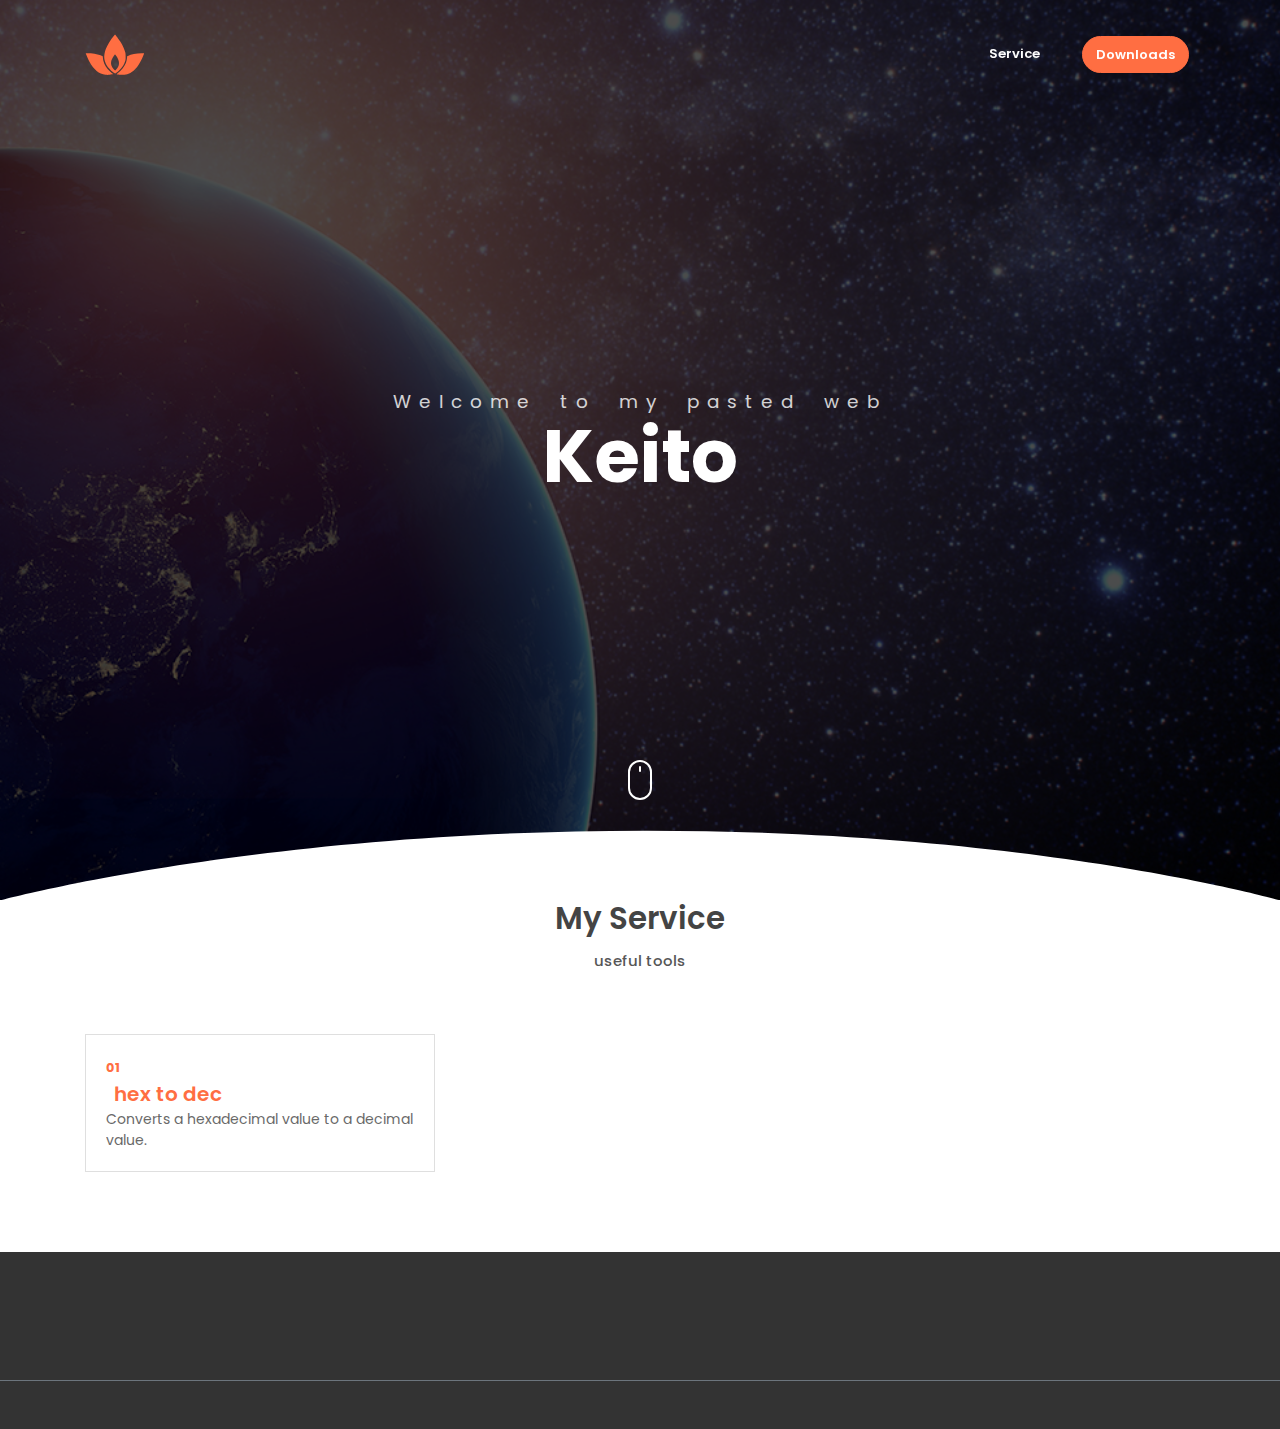
==== index.html @ ec68c386 "Add files via upload" ====
<!DOCTYPE html>
<html lang="en">
<head>
	<meta charset="utf-8">
    <meta name="viewport" content="width=device-width, initial-scale=1, shrink-to-fit=no">
    <meta name="description" content="The WebSite Pasted By Keito.">
    <meta name="author" content="Devcrud">
    <title>KeitoWeb</title>
    <!-- font icons -->
    <link rel="stylesheet" href="assets/vendors/themify-icons/css/themify-icons.css">
    <!-- Bootstrap + LeadMark main styles -->
	<link rel="stylesheet" href="assets/css/leadmark.css">
</head>
<body data-spy="scroll" data-target=".navbar" data-offset="40" id="home">

    <!-- page Navigation -->
    <nav class="navbar custom-navbar navbar-expand-md navbar-light fixed-top" data-spy="affix" data-offset-top="10">
        <div class="container">
            <a class="navbar-brand" href="#">
                <img src="assets/imgs/logo.svg" alt="">
            </a>
            <button class="navbar-toggler ml-auto" type="button" data-toggle="collapse" data-target="#navbarSupportedContent" aria-controls="navbarSupportedContent" aria-expanded="false" aria-label="Toggle navigation">
                <span class="navbar-toggler-icon"></span>
            </button>
            <div class="collapse navbar-collapse" id="navbarSupportedContent">
                <ul class="navbar-nav ml-auto">   
                    <li class="nav-item">
                        <a class="nav-link" href="#service">Service</a>
                    </li>
                    <li class="nav-item">
                        <a class="ml-4 nav-link btn btn-primary btn-sm rounded" href="downloads.html">Downloads</a>
                    </li>
                </ul>
            </div>
        </div>
    </nav>
    <!-- End Of Second Navigation -->

    <!-- Page Header -->
    <header class="header header1">
        <div class="overlay">
            <h1 class="subtitle">Welcome to my pasted web </h1>
            <h1 class="title">Keito</h1>  
        </div>  
        <div class="shape">
            <svg viewBox="0 0 1500 200">
                <path d="m 0,240 h 1500.4828 v -71.92164 c 0,0 -286.2763,-81.79324 -743.19024,-81.79324 C 300.37862,86.28512 0,168.07836 0,168.07836 Z"/>
            </svg>
        </div>  
        <div class="mouse-icon"><div class="wheel"></div></div>
    </header>
    <!-- End Of Page Header -->

    <!-- Service Section -->
    <section  id="service" class="section pt-0">
        <div class="container">
            <h6 class="section-title text-center">My Service</h6>
            <h6 class="section-subtitle text-center mb-5 pb-3">useful tools</h6>

            <div class="row">
                <div class="col-md-4">
                    <div class="card mb-4 mb-md-0">
                        <div class="card-body">
                            <small class="text-primary font-weight-bold">01</small>
                                <li class="nav-item navbar-nav navbar1">
                                    <a href="hextodec.html" class="nav-link1">hex to dec</a>
                                </li>
                            <p class="mb-0">Converts a hexadecimal value to a decimal value.</p>
                        </div>
                    </div>
                </div>              
            </div>
        </div>
    </section>
    <!-- End OF Service Section -->

    <!-- Contact Section -->
    <section id="contact" class="section has-img-bg pb-0">
            <!-- Page Footer -->
            <footer class="mt-5 py-4 border-top border-secondary">
            </footer>
            <!-- End of Page Footer -->  
        </div>
    </section>
	
	<!-- core  -->
    <script src="assets/vendors/jquery/jquery-3.4.1.js"></script>
    <script src="assets/vendors/bootstrap/bootstrap.bundle.js"></script>

    <!-- bootstrap 3 affix -->
	<script src="assets/vendors/bootstrap/bootstrap.affix.js"></script>

    <!-- Isotope -->
    <script src="assets/vendors/isotope/isotope.pkgd.js"></script>

    <!-- LeadMark js -->
    <script src="assets/js/leadmark.js"></script>

</body>
</html>
---- assets/vendors/themify-icons/css/themify-icons.css ----
@font-face {
	font-family: 'themify';
	src:url("../fonts/themify.eot?-fvbane");
	src:url("../fonts/themify.eot?#iefix-fvbane") format("embedded-opentype"),
		url("../fonts/themify.woff?-fvbane") format("woff"),
		url("../fonts/themify.ttf?-fvbane") format("truetype"),
		url("../fonts/themify.svg?-fvbane#themify") format("svg");
	font-weight: normal;
	font-style: normal;
}

[class^="ti-"], [class*=" ti-"] {
	font-family: 'themify';
	speak: none;
	font-style: normal;
	font-weight: normal;
	font-variant: normal;
	text-transform: none;
	line-height: 1;

	/* Better Font Rendering =========== */
	-webkit-font-smoothing: antialiased;
	-moz-osx-font-smoothing: grayscale;
}

.ti-wand:before {
	content: "\e600";
}
.ti-volume:before {
	content: "\e601";
}
.ti-user:before {
	content: "\e602";
}
.ti-unlock:before {
	content: "\e603";
}
.ti-unlink:before {
	content: "\e604";
}
.ti-trash:before {
	content: "\e605";
}
.ti-thought:before {
	content: "\e606";
}
.ti-target:before {
	content: "\e607";
}
.ti-tag:before {
	content: "\e608";
}
.ti-tablet:before {
	content: "\e609";
}
.ti-star:before {
	content: "\e60a";
}
.ti-spray:before {
	content: "\e60b";
}
.ti-signal:before {
	content: "\e60c";
}
.ti-shopping-cart:before {
	content: "\e60d";
}
.ti-shopping-cart-full:before {
	content: "\e60e";
}
.ti-settings:before {
	content: "\e60f";
}
.ti-search:before {
	content: "\e610";
}
.ti-zoom-in:before {
	content: "\e611";
}
.ti-zoom-out:before {
	content: "\e612";
}
.ti-cut:before {
	content: "\e613";
}
.ti-ruler:before {
	content: "\e614";
}
.ti-ruler-pencil:before {
	content: "\e615";
}
.ti-ruler-alt:before {
	content: "\e616";
}
.ti-bookmark:before {
	content: "\e617";
}
.ti-bookmark-alt:before {
	content: "\e618";
}
.ti-reload:before {
	content: "\e619";
}
.ti-plus:before {
	content: "\e61a";
}
.ti-pin:before {
	content: "\e61b";
}
.ti-pencil:before {
	content: "\e61c";
}
.ti-pencil-alt:before {
	content: "\e61d";
}
.ti-paint-roller:before {
	content: "\e61e";
}
.ti-paint-bucket:before {
	content: "\e61f";
}
.ti-na:before {
	content: "\e620";
}
.ti-mobile:before {
	content: "\e621";
}
.ti-minus:before {
	content: "\e622";
}
.ti-medall:before {
	content: "\e623";
}
.ti-medall-alt:before {
	content: "\e624";
}
.ti-marker:before {
	content: "\e625";
}
.ti-marker-alt:before {
	content: "\e626";
}
.ti-arrow-up:before {
	content: "\e627";
}
.ti-arrow-right:before {
	content: "\e628";
}
.ti-arrow-left:before {
	content: "\e629";
}
.ti-arrow-down:before {
	content: "\e62a";
}
.ti-lock:before {
	content: "\e62b";
}
.ti-location-arrow:before {
	content: "\e62c";
}
.ti-link:before {
	content: "\e62d";
}
.ti-layout:before {
	content: "\e62e";
}
.ti-layers:before {
	content: "\e62f";
}
.ti-layers-alt:before {
	content: "\e630";
}
.ti-key:before {
	content: "\e631";
}
.ti-import:before {
	content: "\e632";
}
.ti-image:before {
	content: "\e633";
}
.ti-heart:before {
	content: "\e634";
}
.ti-heart-broken:before {
	content: "\e635";
}
.ti-hand-stop:before {
	content: "\e636";
}
.ti-hand-open:before {
	content: "\e637";
}
.ti-hand-drag:before {
	content: "\e638";
}
.ti-folder:before {
	content: "\e639";
}
.ti-flag:before {
	content: "\e63a";
}
.ti-flag-alt:before {
	content: "\e63b";
}
.ti-flag-alt-2:before {
	content: "\e63c";
}
.ti-eye:before {
	content: "\e63d";
}
.ti-export:before {
	content: "\e63e";
}
.ti-exchange-vertical:before {
	content: "\e63f";
}
.ti-desktop:before {
	content: "\e640";
}
.ti-cup:before {
	content: "\e641";
}
.ti-crown:before {
	content: "\e642";
}
.ti-comments:before {
	content: "\e643";
}
.ti-comment:before {
	content: "\e644";
}
.ti-comment-alt:before {
	content: "\e645";
}
.ti-close:before {
	content: "\e646";
}
.ti-clip:before {
	content: "\e647";
}
.ti-angle-up:before {
	content: "\e648";
}
.ti-angle-right:before {
	content: "\e649";
}
.ti-angle-left:before {
	content: "\e64a";
}
.ti-angle-down:before {
	content: "\e64b";
}
.ti-check:before {
	content: "\e64c";
}
.ti-check-box:before {
	content: "\e64d";
}
.ti-camera:before {
	content: "\e64e";
}
.ti-announcement:before {
	content: "\e64f";
}
.ti-brush:before {
	content: "\e650";
}
.ti-briefcase:before {
	content: "\e651";
}
.ti-bolt:before {
	content: "\e652";
}
.ti-bolt-alt:before {
	content: "\e653";
}
.ti-blackboard:before {
	content: "\e654";
}
.ti-bag:before {
	content: "\e655";
}
.ti-move:before {
	content: "\e656";
}
.ti-arrows-vertical:before {
	content: "\e657";
}
.ti-arrows-horizontal:before {
	content: "\e658";
}
.ti-fullscreen:before {
	content: "\e659";
}
.ti-arrow-top-right:before {
	content: "\e65a";
}
.ti-arrow-top-left:before {
	content: "\e65b";
}
.ti-arrow-circle-up:before {
	content: "\e65c";
}
.ti-arrow-circle-right:before {
	content: "\e65d";
}
.ti-arrow-circle-left:before {
	content: "\e65e";
}
.ti-arrow-circle-down:before {
	content: "\e65f";
}
.ti-angle-double-up:before {
	content: "\e660";
}
.ti-angle-double-right:before {
	content: "\e661";
}
.ti-angle-double-left:before {
	content: "\e662";
}
.ti-angle-double-down:before {
	content: "\e663";
}
.ti-zip:before {
	content: "\e664";
}
.ti-world:before {
	content: "\e665";
}
.ti-wheelchair:before {
	content: "\e666";
}
.ti-view-list:before {
	content: "\e667";
}
.ti-view-list-alt:before {
	content: "\e668";
}
.ti-view-grid:before {
	content: "\e669";
}
.ti-uppercase:before {
	content: "\e66a";
}
.ti-upload:before {
	content: "\e66b";
}
.ti-underline:before {
	content: "\e66c";
}
.ti-truck:before {
	content: "\e66d";
}
.ti-timer:before {
	content: "\e66e";
}
.ti-ticket:before {
	content: "\e66f";
}
.ti-thumb-up:before {
	content: "\e670";
}
.ti-thumb-down:before {
	content: "\e671";
}
.ti-text:before {
	content: "\e672";
}
.ti-stats-up:before {
	content: "\e673";
}
.ti-stats-down:before {
	content: "\e674";
}
.ti-split-v:before {
	content: "\e675";
}
.ti-split-h:before {
	content: "\e676";
}
.ti-smallcap:before {
	content: "\e677";
}
.ti-shine:before {
	content: "\e678";
}
.ti-shift-right:before {
	content: "\e679";
}
.ti-shift-left:before {
	content: "\e67a";
}
.ti-shield:before {
	content: "\e67b";
}
.ti-notepad:before {
	content: "\e67c";
}
.ti-server:before {
	content: "\e67d";
}
.ti-quote-right:before {
	content: "\e67e";
}
.ti-quote-left:before {
	content: "\e67f";
}
.ti-pulse:before {
	content: "\e680";
}
.ti-printer:before {
	content: "\e681";
}
.ti-power-off:before {
	content: "\e682";
}
.ti-plug:before {
	content: "\e683";
}
.ti-pie-chart:before {
	content: "\e684";
}
.ti-paragraph:before {
	content: "\e685";
}
.ti-panel:before {
	content: "\e686";
}
.ti-package:before {
	content: "\e687";
}
.ti-music:before {
	content: "\e688";
}
.ti-music-alt:before {
	content: "\e689";
}
.ti-mouse:before {
	content: "\e68a";
}
.ti-mouse-alt:before {
	content: "\e68b";
}
.ti-money:before {
	content: "\e68c";
}
.ti-microphone:before {
	content: "\e68d";
}
.ti-menu:before {
	content: "\e68e";
}
.ti-menu-alt:before {
	content: "\e68f";
}
.ti-map:before {
	content: "\e690";
}
.ti-map-alt:before {
	content: "\e691";
}
.ti-loop:before {
	content: "\e692";
}
.ti-location-pin:before {
	content: "\e693";
}
.ti-list:before {
	content: "\e694";
}
.ti-light-bulb:before {
	content: "\e695";
}
.ti-Italic:before {
	content: "\e696";
}
.ti-info:before {
	content: "\e697";
}
.ti-infinite:before {
	content: "\e698";
}
.ti-id-badge:before {
	content: "\e699";
}
.ti-hummer:before {
	content: "\e69a";
}
.ti-home:before {
	content: "\e69b";
}
.ti-help:before {
	content: "\e69c";
}
.ti-headphone:before {
	content: "\e69d";
}
.ti-harddrives:before {
	content: "\e69e";
}
.ti-harddrive:before {
	content: "\e69f";
}
.ti-gift:before {
	content: "\e6a0";
}
.ti-game:before {
	content: "\e6a1";
}
.ti-filter:before {
	content: "\e6a2";
}
.ti-files:before {
	content: "\e6a3";
}
.ti-file:before {
	content: "\e6a4";
}
.ti-eraser:before {
	content: "\e6a5";
}
.ti-envelope:before {
	content: "\e6a6";
}
.ti-download:before {
	content: "\e6a7";
}
.ti-direction:before {
	content: "\e6a8";
}
.ti-direction-alt:before {
	content: "\e6a9";
}
.ti-dashboard:before {
	content: "\e6aa";
}
.ti-control-stop:before {
	content: "\e6ab";
}
.ti-control-shuffle:before {
	content: "\e6ac";
}
.ti-control-play:before {
	content: "\e6ad";
}
.ti-control-pause:before {
	content: "\e6ae";
}
.ti-control-forward:before {
	content: "\e6af";
}
.ti-control-backward:before {
	content: "\e6b0";
}
.ti-cloud:before {
	content: "\e6b1";
}
.ti-cloud-up:before {
	content: "\e6b2";
}
.ti-cloud-down:before {
	content: "\e6b3";
}
.ti-clipboard:before {
	content: "\e6b4";
}
.ti-car:before {
	content: "\e6b5";
}
.ti-calendar:before {
	content: "\e6b6";
}
.ti-book:before {
	content: "\e6b7";
}
.ti-bell:before {
	content: "\e6b8";
}
.ti-basketball:before {
	content: "\e6b9";
}
.ti-bar-chart:before {
	content: "\e6ba";
}
.ti-bar-chart-alt:before {
	content: "\e6bb";
}
.ti-back-right:before {
	content: "\e6bc";
}
.ti-back-left:before {
	content: "\e6bd";
}
.ti-arrows-corner:before {
	content: "\e6be";
}
.ti-archive:before {
	content: "\e6bf";
}
.ti-anchor:before {
	content: "\e6c0";
}
.ti-align-right:before {
	content: "\e6c1";
}
.ti-align-left:before {
	content: "\e6c2";
}
.ti-align-justify:before {
	content: "\e6c3";
}
.ti-align-center:before {
	content: "\e6c4";
}
.ti-alert:before {
	content: "\e6c5";
}
.ti-alarm-clock:before {
	content: "\e6c6";
}
.ti-agenda:before {
	content: "\e6c7";
}
.ti-write:before {
	content: "\e6c8";
}
.ti-window:before {
	content: "\e6c9";
}
.ti-widgetized:before {
	content: "\e6ca";
}
.ti-widget:before {
	content: "\e6cb";
}
.ti-widget-alt:before {
	content: "\e6cc";
}
.ti-wallet:before {
	content: "\e6cd";
}
.ti-video-clapper:before {
	content: "\e6ce";
}
.ti-video-camera:before {
	content: "\e6cf";
}
.ti-vector:before {
	content: "\e6d0";
}
.ti-themify-logo:before {
	content: "\e6d1";
}
.ti-themify-favicon:before {
	content: "\e6d2";
}
.ti-themify-favicon-alt:before {
	content: "\e6d3";
}
.ti-support:before {
	content: "\e6d4";
}
.ti-stamp:before {
	content: "\e6d5";
}
.ti-split-v-alt:before {
	content: "\e6d6";
}
.ti-slice:before {
	content: "\e6d7";
}
.ti-shortcode:before {
	content: "\e6d8";
}
.ti-shift-right-alt:before {
	content: "\e6d9";
}
.ti-shift-left-alt:before {
	content: "\e6da";
}
.ti-ruler-alt-2:before {
	content: "\e6db";
}
.ti-receipt:before {
	content: "\e6dc";
}
.ti-pin2:before {
	content: "\e6dd";
}
.ti-pin-alt:before {
	content: "\e6de";
}
.ti-pencil-alt2:before {
	content: "\e6df";
}
.ti-palette:before {
	content: "\e6e0";
}
.ti-more:before {
	content: "\e6e1";
}
.ti-more-alt:before {
	content: "\e6e2";
}
.ti-microphone-alt:before {
	content: "\e6e3";
}
.ti-magnet:before {
	content: "\e6e4";
}
.ti-line-double:before {
	content: "\e6e5";
}
.ti-line-dotted:before {
	content: "\e6e6";
}
.ti-line-dashed:before {
	content: "\e6e7";
}
.ti-layout-width-full:before {
	content: "\e6e8";
}
.ti-layout-width-default:before {
	content: "\e6e9";
}
.ti-layout-width-default-alt:before {
	content: "\e6ea";
}
.ti-layout-tab:before {
	content: "\e6eb";
}
.ti-layout-tab-window:before {
	content: "\e6ec";
}
.ti-layout-tab-v:before {
	content: "\e6ed";
}
.ti-layout-tab-min:before {
	content: "\e6ee";
}
.ti-layout-slider:before {
	content: "\e6ef";
}
.ti-layout-slider-alt:before {
	content: "\e6f0";
}
.ti-layout-sidebar-right:before {
	content: "\e6f1";
}
.ti-layout-sidebar-none:before {
	content: "\e6f2";
}
.ti-layout-sidebar-left:before {
	content: "\e6f3";
}
.ti-layout-placeholder:before {
	content: "\e6f4";
}
.ti-layout-menu:before {
	content: "\e6f5";
}
.ti-layout-menu-v:before {
	content: "\e6f6";
}
.ti-layout-menu-separated:before {
	content: "\e6f7";
}
.ti-layout-menu-full:before {
	content: "\e6f8";
}
.ti-layout-media-right-alt:before {
	content: "\e6f9";
}
.ti-layout-media-right:before {
	content: "\e6fa";
}
.ti-layout-media-overlay:before {
	content: "\e6fb";
}
.ti-layout-media-overlay-alt:before {
	content: "\e6fc";
}
.ti-layout-media-overlay-alt-2:before {
	content: "\e6fd";
}
.ti-layout-media-left-alt:before {
	content: "\e6fe";
}
.ti-layout-media-left:before {
	content: "\e6ff";
}
.ti-layout-media-center-alt:before {
	content: "\e700";
}
.ti-layout-media-center:before {
	content: "\e701";
}
.ti-layout-list-thumb:before {
	content: "\e702";
}
.ti-layout-list-thumb-alt:before {
	content: "\e703";
}
.ti-layout-list-post:before {
	content: "\e704";
}
.ti-layout-list-large-image:before {
	content: "\e705";
}
.ti-layout-line-solid:before {
	content: "\e706";
}
.ti-layout-grid4:before {
	content: "\e707";
}
.ti-layout-grid3:before {
	content: "\e708";
}
.ti-layout-grid2:before {
	content: "\e709";
}
.ti-layout-grid2-thumb:before {
	content: "\e70a";
}
.ti-layout-cta-right:before {
	content: "\e70b";
}
.ti-layout-cta-left:before {
	content: "\e70c";
}
.ti-layout-cta-center:before {
	content: "\e70d";
}
.ti-layout-cta-btn-right:before {
	content: "\e70e";
}
.ti-layout-cta-btn-left:before {
	content: "\e70f";
}
.ti-layout-column4:before {
	content: "\e710";
}
.ti-layout-column3:before {
	content: "\e711";
}
.ti-layout-column2:before {
	content: "\e712";
}
.ti-layout-accordion-separated:before {
	content: "\e713";
}
.ti-layout-accordion-merged:before {
	content: "\e714";
}
.ti-layout-accordion-list:before {
	content: "\e715";
}
.ti-ink-pen:before {
	content: "\e716";
}
.ti-info-alt:before {
	content: "\e717";
}
.ti-help-alt:before {
	content: "\e718";
}
.ti-headphone-alt:before {
	content: "\e719";
}
.ti-hand-point-up:before {
	content: "\e71a";
}
.ti-hand-point-right:before {
	content: "\e71b";
}
.ti-hand-point-left:before {
	content: "\e71c";
}
.ti-hand-point-down:before {
	content: "\e71d";
}
.ti-gallery:before {
	content: "\e71e";
}
.ti-face-smile:before {
	content: "\e71f";
}
.ti-face-sad:before {
	content: "\e720";
}
.ti-credit-card:before {
	content: "\e721";
}
.ti-control-skip-forward:before {
	content: "\e722";
}
.ti-control-skip-backward:before {
	content: "\e723";
}
.ti-control-record:before {
	content: "\e724";
}
.ti-control-eject:before {
	content: "\e725";
}
.ti-comments-smiley:before {
	content: "\e726";
}
.ti-brush-alt:before {
	content: "\e727";
}
.ti-youtube:before {
	content: "\e728";
}
.ti-vimeo:before {
	content: "\e729";
}
.ti-twitter:before {
	content: "\e72a";
}
.ti-time:before {
	content: "\e72b";
}
.ti-tumblr:before {
	content: "\e72c";
}
.ti-skype:before {
	content: "\e72d";
}
.ti-share:before {
	content: "\e72e";
}
.ti-share-alt:before {
	content: "\e72f";
}
.ti-rocket:before {
	content: "\e730";
}
.ti-pinterest:before {
	content: "\e731";
}
.ti-new-window:before {
	content: "\e732";
}
.ti-microsoft:before {
	content: "\e733";
}
.ti-list-ol:before {
	content: "\e734";
}
.ti-linkedin:before {
	content: "\e735";
}
.ti-layout-sidebar-2:before {
	content: "\e736";
}
.ti-layout-grid4-alt:before {
	content: "\e737";
}
.ti-layout-grid3-alt:before {
	content: "\e738";
}
.ti-layout-grid2-alt:before {
	content: "\e739";
}
.ti-layout-column4-alt:before {
	content: "\e73a";
}
.ti-layout-column3-alt:before {
	content: "\e73b";
}
.ti-layout-column2-alt:before {
	content: "\e73c";
}
.ti-instagram:before {
	content: "\e73d";
}
.ti-google:before {
	content: "\e73e";
}
.ti-github:before {
	content: "\e73f";
}
.ti-flickr:before {
	content: "\e740";
}
.ti-facebook:before {
	content: "\e741";
}
.ti-dropbox:before {
	content: "\e742";
}
.ti-dribbble:before {
	content: "\e743";
}
.ti-apple:before {
	content: "\e744";
}
.ti-android:before {
	content: "\e745";
}
.ti-save:before {
	content: "\e746";
}
.ti-save-alt:before {
	content: "\e747";
}
.ti-yahoo:before {
	content: "\e748";
}
.ti-wordpress:before {
	content: "\e749";
}
.ti-vimeo-alt:before {
	content: "\e74a";
}
.ti-twitter-alt:before {
	content: "\e74b";
}
.ti-tumblr-alt:before {
	content: "\e74c";
}
.ti-trello:before {
	content: "\e74d";
}
.ti-stack-overflow:before {
	content: "\e74e";
}
.ti-soundcloud:before {
	content: "\e74f";
}
.ti-sharethis:before {
	content: "\e750";
}
.ti-sharethis-alt:before {
	content: "\e751";
}
.ti-reddit:before {
	content: "\e752";
}
.ti-pinterest-alt:before {
	content: "\e753";
}
.ti-microsoft-alt:before {
	content: "\e754";
}
.ti-linux:before {
	content: "\e755";
}
.ti-jsfiddle:before {
	content: "\e756";
}
.ti-joomla:before {
	content: "\e757";
}
.ti-html5:before {
	content: "\e758";
}
.ti-flickr-alt:before {
	content: "\e759";
}
.ti-email:before {
	content: "\e75a";
}
.ti-drupal:before {
	content: "\e75b";
}
.ti-dropbox-alt:before {
	content: "\e75c";
}
.ti-css3:before {
	content: "\e75d";
}
.ti-rss:before {
	content: "\e75e";
}
.ti-rss-alt:before {
	content: "\e75f";
}
---- assets/css/leadmark.css ----
@charset "UTF-8";
/*!
=========================================================
* LeadMark Landing page
=========================================================

* Copyright: 2019 DevCRUD (https://devcrud.com)
* Licensed: (https://devcrud.com/licenses)
* Coded by www.devcrud.com

=========================================================

* The above copyright notice and this permission notice shall be included in all copies or substantial portions of the Software.
*/
@import url("https://fonts.googleapis.com/css?family=Poppins:100,100i,200,200i,300,300i,400,400i,500,500i,600,600i,700,700i,800,800i,900,900i");
:root {
  --blue: #007bff;
  --indigo: #6610f2;
  --purple: #6f42c1;
  --pink: #e83e8c;
  --red: #eb4d4b;
  --orange: #fd7e14;
  --yellow: #EE5A24;
  --green: #6ab04c;
  --teal: #00cec9;
  --cyan: #1289A7;
  --white: #fff;
  --gray: #6c757d;
  --gray-dark: #1b1b1b;
  --primary: #ff6e42;
  --secondary: #6c757d;
  --success: #6ab04c;
  --info: #1289A7;
  --warning: #EE5A24;
  --danger: #eb4d4b;
  --light: #f8f9fa;
  --dark: #1b1b1b;
  --breakpoint-xs: 0;
  --breakpoint-sm: 576px;
  --breakpoint-md: 768px;
  --breakpoint-lg: 992px;
  --breakpoint-xl: 1200px;
  --font-family-sans-serif: "Poppins", sans-serif;
  --font-family-monospace: SFMono-Regular, Menlo, Monaco, Consolas, "Liberation Mono", "Courier New", monospace;
}

*,
*::before,
*::after {
  box-sizing: border-box;
}

html {
  font-family: sans-serif;
  line-height: 1.15;
  -webkit-text-size-adjust: 100%;
  -webkit-tap-highlight-color: rgba(0, 0, 0, 0);
}

article, aside, figcaption, figure, footer, header, hgroup, main, nav, section {
  display: block;
}

body {
  margin: 0;
  font-family: "Poppins", sans-serif;
  font-size: 1rem;
  font-weight: 400;
  line-height: 1.5;
  color: #444;
  text-align: left;
  background-color: #fff;
}

[tabindex="-1"]:focus {
  outline: 0 !important;
}

hr {
  box-sizing: content-box;
  height: 0;
  overflow: visible;
}

h1, h2, h3, h4, h5, h6 {
  margin-top: 0;
  margin-bottom: 0.5rem;
}

p {
  margin-top: 0;
  margin-bottom: 1rem;
}

abbr[title],
abbr[data-original-title] {
  text-decoration: underline;
  -webkit-text-decoration: underline dotted;
          text-decoration: underline dotted;
  cursor: help;
  border-bottom: 0;
  -webkit-text-decoration-skip-ink: none;
          text-decoration-skip-ink: none;
}

address {
  margin-bottom: 1rem;
  font-style: normal;
  line-height: inherit;
}

ol,
ul,
dl {
  margin-top: 0;
  margin-bottom: 1rem;
}

ol ol,
ul ul,
ol ul,
ul ol {
  margin-bottom: 0;
}

dt {
  font-weight: 700;
}

dd {
  margin-bottom: .5rem;
  margin-left: 0;
}

blockquote {
  margin: 0 0 1rem;
}

b,
strong {
  font-weight: bolder;
}

small {
  font-size: 80%;
}

sub,
sup {
  position: relative;
  font-size: 75%;
  line-height: 0;
  vertical-align: baseline;
}

sub {
  bottom: -.25em;
}

sup {
  top: -.5em;
}

a {
  color: #ff6e42;
  text-decoration: none;
  background-color: transparent;
}

a:hover {
  color: #f53900;
  text-decoration: none;
}

a:not([href]):not([tabindex]) {
  color: inherit;
  text-decoration: none;
}

a:not([href]):not([tabindex]):hover, a:not([href]):not([tabindex]):focus {
  color: inherit;
  text-decoration: none;
}

a:not([href]):not([tabindex]):focus {
  outline: 0;
}

pre,
code,
kbd,
samp {
  font-family: SFMono-Regular, Menlo, Monaco, Consolas, "Liberation Mono", "Courier New", monospace;
  font-size: 1em;
}

pre {
  margin-top: 0;
  margin-bottom: 1rem;
  overflow: auto;
}

figure {
  margin: 0 0 1rem;
}

img {
  vertical-align: middle;
  border-style: none;
}

svg {
  overflow: hidden;
  vertical-align: middle;
}

table {
  border-collapse: collapse;
}

caption {
  padding-top: 0.75rem;
  padding-bottom: 0.75rem;
  color: #6c757d;
  text-align: left;
  caption-side: bottom;
}

th {
  text-align: inherit;
}

label {
  display: inline-block;
  margin-bottom: 0.5rem;
}

button {
  border-radius: 0;
}

button:focus {
  outline: 1px dotted;
  outline: 5px auto -webkit-focus-ring-color;
}

input,
button,
select,
optgroup,
textarea {
  margin: 0;
  font-family: inherit;
  font-size: inherit;
  line-height: inherit;
}

button,
input {
  overflow: visible;
}

button,
select {
  text-transform: none;
}

select {
  word-wrap: normal;
}

button,
[type="button"],
[type="reset"],
[type="submit"] {
  -webkit-appearance: button;
}

button:not(:disabled),
[type="button"]:not(:disabled),
[type="reset"]:not(:disabled),
[type="submit"]:not(:disabled) {
  cursor: pointer;
}

button::-moz-focus-inner,
[type="button"]::-moz-focus-inner,
[type="reset"]::-moz-focus-inner,
[type="submit"]::-moz-focus-inner {
  padding: 0;
  border-style: none;
}

input[type="radio"],
input[type="checkbox"] {
  box-sizing: border-box;
  padding: 0;
}

input[type="date"],
input[type="time"],
input[type="datetime-local"],
input[type="month"] {
  -webkit-appearance: listbox;
}

textarea {
  overflow: auto;
  resize: vertical;
}

fieldset {
  min-width: 0;
  padding: 0;
  margin: 0;
  border: 0;
}

legend {
  display: block;
  width: 100%;
  max-width: 100%;
  padding: 0;
  margin-bottom: .5rem;
  font-size: 1.5rem;
  line-height: inherit;
  color: inherit;
  white-space: normal;
}

progress {
  vertical-align: baseline;
}

[type="number"]::-webkit-inner-spin-button,
[type="number"]::-webkit-outer-spin-button {
  height: auto;
}

[type="search"] {
  outline-offset: -2px;
  -webkit-appearance: none;
}

[type="search"]::-webkit-search-decoration {
  -webkit-appearance: none;
}

::-webkit-file-upload-button {
  font: inherit;
  -webkit-appearance: button;
}

output {
  display: inline-block;
}

summary {
  display: list-item;
  cursor: pointer;
}

template {
  display: none;
}

[hidden] {
  display: none !important;
}

h1, h2, h3, h4, h5, h6,
.h1, .h2, .h3, .h4, .h5, .h6 {
  margin-bottom: 0.5rem;
  font-weight: 500;
  line-height: 1.2;
}

h1, .h1 {
  font-size: 2.5rem;
}

h2, .h2 {
  font-size: 2rem;
}

h3, .h3 {
  font-size: 1.75rem;
}

h4, .h4 {
  font-size: 1.5rem;
}

h5, .h5 {
  font-size: 1.25rem;
}

h6, .h6 {
  font-size: 1rem;
}

.lead {
  font-size: 1.25rem;
  font-weight: 300;
}

.display-1 {
  font-size: 6rem;
  font-weight: 300;
  line-height: 1.2;
}

.display-2 {
  font-size: 5.5rem;
  font-weight: 300;
  line-height: 1.2;
}

.display-3 {
  font-size: 4.5rem;
  font-weight: 300;
  line-height: 1.2;
}

.display-4 {
  font-size: 3.5rem;
  font-weight: 300;
  line-height: 1.2;
}

hr {
  margin-top: 1rem;
  margin-bottom: 1rem;
  border: 0;
  border-top: 1px solid rgba(0, 0, 0, 0.1);
}

small,
.small {
  font-size: 80%;
  font-weight: 400;
}

mark,
.mark {
  padding: 0.2em;
  background-color: #fcf8e3;
}

.list-unstyled {
  padding-left: 0;
  list-style: none;
}

.list-inline {
  padding-left: 0;
  list-style: none;
}

.list-inline-item {
  display: inline-block;
}

.list-inline-item:not(:last-child) {
  margin-right: 0.5rem;
}

.initialism {
  font-size: 90%;
  text-transform: uppercase;
}

.blockquote {
  margin-bottom: 1rem;
  font-size: 1.25rem;
}

.blockquote-footer {
  display: block;
  font-size: 80%;
  color: #6c757d;
}

.blockquote-footer::before {
  content: "\2014\00A0";
}

.img-fluid {
  max-width: 100%;
  height: auto;
}

.img-thumbnail {
  padding: 0.25rem;
  background-color: #fff;
  border: 1px solid #dee2e6;
  border-radius: 0.25rem;
  max-width: 100%;
  height: auto;
}

.figure {
  display: inline-block;
}

.figure-img {
  margin-bottom: 0.5rem;
  line-height: 1;
}

.figure-caption {
  font-size: 90%;
  color: #6c757d;
}

code {
  font-size: 87.5%;
  color: #e83e8c;
  word-break: break-word;
}

a > code {
  color: inherit;
}

kbd {
  padding: 0.2rem 0.4rem;
  font-size: 87.5%;
  color: #fff;
  background-color: #1b1b1b;
  border-radius: 0.2rem;
}

kbd kbd {
  padding: 0;
  font-size: 100%;
  font-weight: 700;
}

pre {
  display: block;
  font-size: 87.5%;
  color: #1b1b1b;
}

pre code {
  font-size: inherit;
  color: inherit;
  word-break: normal;
}

.pre-scrollable {
  max-height: 340px;
  overflow-y: scroll;
}

.container {
  width: 100%;
  padding-right: 15px;
  padding-left: 15px;
  margin-right: auto;
  margin-left: auto;
}

@media (min-width: 576px) {
  .container {
    max-width: 540px;
  }
}

@media (min-width: 768px) {
  .container {
    max-width: 720px;
  }
}

@media (min-width: 992px) {
  .container {
    max-width: 960px;
  }
}

@media (min-width: 1200px) {
  .container {
    max-width: 1140px;
  }
}

.container-fluid {
  width: 100%;
  padding-right: 15px;
  padding-left: 15px;
  margin-right: auto;
  margin-left: auto;
}

.row {
  display: -webkit-box;
  display: -webkit-flex;
  display: -ms-flexbox;
  display: flex;
  -webkit-flex-wrap: wrap;
      -ms-flex-wrap: wrap;
          flex-wrap: wrap;
  margin-right: -15px;
  margin-left: -15px;
}

.no-gutters {
  margin-right: 0;
  margin-left: 0;
}

.no-gutters > .col,
.no-gutters > [class*="col-"] {
  padding-right: 0;
  padding-left: 0;
}

.col-1, .col-2, .col-3, .col-4, .col-5, .col-6, .col-7, .col-8, .col-9, .col-10, .col-11, .col-12, .col,
.col-auto, .col-sm-1, .col-sm-2, .col-sm-3, .col-sm-4, .col-sm-5, .col-sm-6, .col-sm-7, .col-sm-8, .col-sm-9, .col-sm-10, .col-sm-11, .col-sm-12, .col-sm,
.col-sm-auto, .col-md-1, .col-md-2, .col-md-3, .col-md-4, .col-md-5, .col-md-6, .col-md-7, .col-md-8, .col-md-9, .col-md-10, .col-md-11, .col-md-12, .col-md,
.col-md-auto, .col-lg-1, .col-lg-2, .col-lg-3, .col-lg-4, .col-lg-5, .col-lg-6, .col-lg-7, .col-lg-8, .col-lg-9, .col-lg-10, .col-lg-11, .col-lg-12, .col-lg,
.col-lg-auto, .col-xl-1, .col-xl-2, .col-xl-3, .col-xl-4, .col-xl-5, .col-xl-6, .col-xl-7, .col-xl-8, .col-xl-9, .col-xl-10, .col-xl-11, .col-xl-12, .col-xl,
.col-xl-auto {
  position: relative;
  width: 100%;
  padding-right: 15px;
  padding-left: 15px;
}

.col {
  -webkit-flex-basis: 0;
      -ms-flex-preferred-size: 0;
          flex-basis: 0;
  -webkit-box-flex: 1;
  -webkit-flex-grow: 1;
      -ms-flex-positive: 1;
          flex-grow: 1;
  max-width: 100%;
}

.col-auto {
  -webkit-box-flex: 0;
  -webkit-flex: 0 0 auto;
      -ms-flex: 0 0 auto;
          flex: 0 0 auto;
  width: auto;
  max-width: 100%;
}

.col-1 {
  -webkit-box-flex: 0;
  -webkit-flex: 0 0 8.33333%;
      -ms-flex: 0 0 8.33333%;
          flex: 0 0 8.33333%;
  max-width: 8.33333%;
}

.col-2 {
  -webkit-box-flex: 0;
  -webkit-flex: 0 0 16.66667%;
      -ms-flex: 0 0 16.66667%;
          flex: 0 0 16.66667%;
  max-width: 16.66667%;
}

.col-3 {
  -webkit-box-flex: 0;
  -webkit-flex: 0 0 25%;
      -ms-flex: 0 0 25%;
          flex: 0 0 25%;
  max-width: 25%;
}

.col-4 {
  -webkit-box-flex: 0;
  -webkit-flex: 0 0 33.33333%;
      -ms-flex: 0 0 33.33333%;
          flex: 0 0 33.33333%;
  max-width: 33.33333%;
}

.col-5 {
  -webkit-box-flex: 0;
  -webkit-flex: 0 0 41.66667%;
      -ms-flex: 0 0 41.66667%;
          flex: 0 0 41.66667%;
  max-width: 41.66667%;
}

.col-6 {
  -webkit-box-flex: 0;
  -webkit-flex: 0 0 50%;
      -ms-flex: 0 0 50%;
          flex: 0 0 50%;
  max-width: 50%;
}

.col-7 {
  -webkit-box-flex: 0;
  -webkit-flex: 0 0 58.33333%;
      -ms-flex: 0 0 58.33333%;
          flex: 0 0 58.33333%;
  max-width: 58.33333%;
}

.col-8 {
  -webkit-box-flex: 0;
  -webkit-flex: 0 0 66.66667%;
      -ms-flex: 0 0 66.66667%;
          flex: 0 0 66.66667%;
  max-width: 66.66667%;
}

.col-9 {
  -webkit-box-flex: 0;
  -webkit-flex: 0 0 75%;
      -ms-flex: 0 0 75%;
          flex: 0 0 75%;
  max-width: 75%;
}

.col-10 {
  -webkit-box-flex: 0;
  -webkit-flex: 0 0 83.33333%;
      -ms-flex: 0 0 83.33333%;
          flex: 0 0 83.33333%;
  max-width: 83.33333%;
}

.col-11 {
  -webkit-box-flex: 0;
  -webkit-flex: 0 0 91.66667%;
      -ms-flex: 0 0 91.66667%;
          flex: 0 0 91.66667%;
  max-width: 91.66667%;
}

.col-12 {
  -webkit-box-flex: 0;
  -webkit-flex: 0 0 100%;
      -ms-flex: 0 0 100%;
          flex: 0 0 100%;
  max-width: 100%;
}

.order-first {
  -webkit-box-ordinal-group: 0;
  -webkit-order: -1;
      -ms-flex-order: -1;
          order: -1;
}

.order-last {
  -webkit-box-ordinal-group: 14;
  -webkit-order: 13;
      -ms-flex-order: 13;
          order: 13;
}

.order-0 {
  -webkit-box-ordinal-group: 1;
  -webkit-order: 0;
      -ms-flex-order: 0;
          order: 0;
}

.order-1 {
  -webkit-box-ordinal-group: 2;
  -webkit-order: 1;
      -ms-flex-order: 1;
          order: 1;
}

.order-2 {
  -webkit-box-ordinal-group: 3;
  -webkit-order: 2;
      -ms-flex-order: 2;
          order: 2;
}

.order-3 {
  -webkit-box-ordinal-group: 4;
  -webkit-order: 3;
      -ms-flex-order: 3;
          order: 3;
}

.order-4 {
  -webkit-box-ordinal-group: 5;
  -webkit-order: 4;
      -ms-flex-order: 4;
          order: 4;
}

.order-5 {
  -webkit-box-ordinal-group: 6;
  -webkit-order: 5;
      -ms-flex-order: 5;
          order: 5;
}

.order-6 {
  -webkit-box-ordinal-group: 7;
  -webkit-order: 6;
      -ms-flex-order: 6;
          order: 6;
}

.order-7 {
  -webkit-box-ordinal-group: 8;
  -webkit-order: 7;
      -ms-flex-order: 7;
          order: 7;
}

.order-8 {
  -webkit-box-ordinal-group: 9;
  -webkit-order: 8;
      -ms-flex-order: 8;
          order: 8;
}

.order-9 {
  -webkit-box-ordinal-group: 10;
  -webkit-order: 9;
      -ms-flex-order: 9;
          order: 9;
}

.order-10 {
  -webkit-box-ordinal-group: 11;
  -webkit-order: 10;
      -ms-flex-order: 10;
          order: 10;
}

.order-11 {
  -webkit-box-ordinal-group: 12;
  -webkit-order: 11;
      -ms-flex-order: 11;
          order: 11;
}

.order-12 {
  -webkit-box-ordinal-group: 13;
  -webkit-order: 12;
      -ms-flex-order: 12;
          order: 12;
}

.offset-1 {
  margin-left: 8.33333%;
}

.offset-2 {
  margin-left: 16.66667%;
}

.offset-3 {
  margin-left: 25%;
}

.offset-4 {
  margin-left: 33.33333%;
}

.offset-5 {
  margin-left: 41.66667%;
}

.offset-6 {
  margin-left: 50%;
}

.offset-7 {
  margin-left: 58.33333%;
}

.offset-8 {
  margin-left: 66.66667%;
}

.offset-9 {
  margin-left: 75%;
}

.offset-10 {
  margin-left: 83.33333%;
}

.offset-11 {
  margin-left: 91.66667%;
}

@media (min-width: 576px) {
  .col-sm {
    -webkit-flex-basis: 0;
        -ms-flex-preferred-size: 0;
            flex-basis: 0;
    -webkit-box-flex: 1;
    -webkit-flex-grow: 1;
        -ms-flex-positive: 1;
            flex-grow: 1;
    max-width: 100%;
  }
  .col-sm-auto {
    -webkit-box-flex: 0;
    -webkit-flex: 0 0 auto;
        -ms-flex: 0 0 auto;
            flex: 0 0 auto;
    width: auto;
    max-width: 100%;
  }
  .col-sm-1 {
    -webkit-box-flex: 0;
    -webkit-flex: 0 0 8.33333%;
        -ms-flex: 0 0 8.33333%;
            flex: 0 0 8.33333%;
    max-width: 8.33333%;
  }
  .col-sm-2 {
    -webkit-box-flex: 0;
    -webkit-flex: 0 0 16.66667%;
        -ms-flex: 0 0 16.66667%;
            flex: 0 0 16.66667%;
    max-width: 16.66667%;
  }
  .col-sm-3 {
    -webkit-box-flex: 0;
    -webkit-flex: 0 0 25%;
        -ms-flex: 0 0 25%;
            flex: 0 0 25%;
    max-width: 25%;
  }
  .col-sm-4 {
    -webkit-box-flex: 0;
    -webkit-flex: 0 0 33.33333%;
        -ms-flex: 0 0 33.33333%;
            flex: 0 0 33.33333%;
    max-width: 33.33333%;
  }
  .col-sm-5 {
    -webkit-box-flex: 0;
    -webkit-flex: 0 0 41.66667%;
        -ms-flex: 0 0 41.66667%;
            flex: 0 0 41.66667%;
    max-width: 41.66667%;
  }
  .col-sm-6 {
    -webkit-box-flex: 0;
    -webkit-flex: 0 0 50%;
        -ms-flex: 0 0 50%;
            flex: 0 0 50%;
    max-width: 50%;
  }
  .col-sm-7 {
    -webkit-box-flex: 0;
    -webkit-flex: 0 0 58.33333%;
        -ms-flex: 0 0 58.33333%;
            flex: 0 0 58.33333%;
    max-width: 58.33333%;
  }
  .col-sm-8 {
    -webkit-box-flex: 0;
    -webkit-flex: 0 0 66.66667%;
        -ms-flex: 0 0 66.66667%;
            flex: 0 0 66.66667%;
    max-width: 66.66667%;
  }
  .col-sm-9 {
    -webkit-box-flex: 0;
    -webkit-flex: 0 0 75%;
        -ms-flex: 0 0 75%;
            flex: 0 0 75%;
    max-width: 75%;
  }
  .col-sm-10 {
    -webkit-box-flex: 0;
    -webkit-flex: 0 0 83.33333%;
        -ms-flex: 0 0 83.33333%;
            flex: 0 0 83.33333%;
    max-width: 83.33333%;
  }
  .col-sm-11 {
    -webkit-box-flex: 0;
    -webkit-flex: 0 0 91.66667%;
        -ms-flex: 0 0 91.66667%;
            flex: 0 0 91.66667%;
    max-width: 91.66667%;
  }
  .col-sm-12 {
    -webkit-box-flex: 0;
    -webkit-flex: 0 0 100%;
        -ms-flex: 0 0 100%;
            flex: 0 0 100%;
    max-width: 100%;
  }
  .order-sm-first {
    -webkit-box-ordinal-group: 0;
    -webkit-order: -1;
        -ms-flex-order: -1;
            order: -1;
  }
  .order-sm-last {
    -webkit-box-ordinal-group: 14;
    -webkit-order: 13;
        -ms-flex-order: 13;
            order: 13;
  }
  .order-sm-0 {
    -webkit-box-ordinal-group: 1;
    -webkit-order: 0;
        -ms-flex-order: 0;
            order: 0;
  }
  .order-sm-1 {
    -webkit-box-ordinal-group: 2;
    -webkit-order: 1;
        -ms-flex-order: 1;
            order: 1;
  }
  .order-sm-2 {
    -webkit-box-ordinal-group: 3;
    -webkit-order: 2;
        -ms-flex-order: 2;
            order: 2;
  }
  .order-sm-3 {
    -webkit-box-ordinal-group: 4;
    -webkit-order: 3;
        -ms-flex-order: 3;
            order: 3;
  }
  .order-sm-4 {
    -webkit-box-ordinal-group: 5;
    -webkit-order: 4;
        -ms-flex-order: 4;
            order: 4;
  }
  .order-sm-5 {
    -webkit-box-ordinal-group: 6;
    -webkit-order: 5;
        -ms-flex-order: 5;
            order: 5;
  }
  .order-sm-6 {
    -webkit-box-ordinal-group: 7;
    -webkit-order: 6;
        -ms-flex-order: 6;
            order: 6;
  }
  .order-sm-7 {
    -webkit-box-ordinal-group: 8;
    -webkit-order: 7;
        -ms-flex-order: 7;
            order: 7;
  }
  .order-sm-8 {
    -webkit-box-ordinal-group: 9;
    -webkit-order: 8;
        -ms-flex-order: 8;
            order: 8;
  }
  .order-sm-9 {
    -webkit-box-ordinal-group: 10;
    -webkit-order: 9;
        -ms-flex-order: 9;
            order: 9;
  }
  .order-sm-10 {
    -webkit-box-ordinal-group: 11;
    -webkit-order: 10;
        -ms-flex-order: 10;
            order: 10;
  }
  .order-sm-11 {
    -webkit-box-ordinal-group: 12;
    -webkit-order: 11;
        -ms-flex-order: 11;
            order: 11;
  }
  .order-sm-12 {
    -webkit-box-ordinal-group: 13;
    -webkit-order: 12;
        -ms-flex-order: 12;
            order: 12;
  }
  .offset-sm-0 {
    margin-left: 0;
  }
  .offset-sm-1 {
    margin-left: 8.33333%;
  }
  .offset-sm-2 {
    margin-left: 16.66667%;
  }
  .offset-sm-3 {
    margin-left: 25%;
  }
  .offset-sm-4 {
    margin-left: 33.33333%;
  }
  .offset-sm-5 {
    margin-left: 41.66667%;
  }
  .offset-sm-6 {
    margin-left: 50%;
  }
  .offset-sm-7 {
    margin-left: 58.33333%;
  }
  .offset-sm-8 {
    margin-left: 66.66667%;
  }
  .offset-sm-9 {
    margin-left: 75%;
  }
  .offset-sm-10 {
    margin-left: 83.33333%;
  }
  .offset-sm-11 {
    margin-left: 91.66667%;
  }
}

@media (min-width: 768px) {
  .col-md {
    -webkit-flex-basis: 0;
        -ms-flex-preferred-size: 0;
            flex-basis: 0;
    -webkit-box-flex: 1;
    -webkit-flex-grow: 1;
        -ms-flex-positive: 1;
            flex-grow: 1;
    max-width: 100%;
  }
  .col-md-auto {
    -webkit-box-flex: 0;
    -webkit-flex: 0 0 auto;
        -ms-flex: 0 0 auto;
            flex: 0 0 auto;
    width: auto;
    max-width: 100%;
  }
  .col-md-1 {
    -webkit-box-flex: 0;
    -webkit-flex: 0 0 8.33333%;
        -ms-flex: 0 0 8.33333%;
            flex: 0 0 8.33333%;
    max-width: 8.33333%;
  }
  .col-md-2 {
    -webkit-box-flex: 0;
    -webkit-flex: 0 0 16.66667%;
        -ms-flex: 0 0 16.66667%;
            flex: 0 0 16.66667%;
    max-width: 16.66667%;
  }
  .col-md-3 {
    -webkit-box-flex: 0;
    -webkit-flex: 0 0 25%;
        -ms-flex: 0 0 25%;
            flex: 0 0 25%;
    max-width: 25%;
  }
  .col-md-4 {
    -webkit-box-flex: 0;
    -webkit-flex: 0 0 33.33333%;
        -ms-flex: 0 0 33.33333%;
            flex: 0 0 33.33333%;
    max-width: 33.33333%;
  }
  .col-md-5 {
    -webkit-box-flex: 0;
    -webkit-flex: 0 0 41.66667%;
        -ms-flex: 0 0 41.66667%;
            flex: 0 0 41.66667%;
    max-width: 41.66667%;
  }
  .col-md-6 {
    -webkit-box-flex: 0;
    -webkit-flex: 0 0 50%;
        -ms-flex: 0 0 50%;
            flex: 0 0 50%;
    max-width: 50%;
  }
  .col-md-7 {
    -webkit-box-flex: 0;
    -webkit-flex: 0 0 58.33333%;
        -ms-flex: 0 0 58.33333%;
            flex: 0 0 58.33333%;
    max-width: 58.33333%;
  }
  .col-md-8 {
    -webkit-box-flex: 0;
    -webkit-flex: 0 0 66.66667%;
        -ms-flex: 0 0 66.66667%;
            flex: 0 0 66.66667%;
    max-width: 66.66667%;
  }
  .col-md-9 {
    -webkit-box-flex: 0;
    -webkit-flex: 0 0 75%;
        -ms-flex: 0 0 75%;
            flex: 0 0 75%;
    max-width: 75%;
  }
  .col-md-10 {
    -webkit-box-flex: 0;
    -webkit-flex: 0 0 83.33333%;
        -ms-flex: 0 0 83.33333%;
            flex: 0 0 83.33333%;
    max-width: 83.33333%;
  }
  .col-md-11 {
    -webkit-box-flex: 0;
    -webkit-flex: 0 0 91.66667%;
        -ms-flex: 0 0 91.66667%;
            flex: 0 0 91.66667%;
    max-width: 91.66667%;
  }
  .col-md-12 {
    -webkit-box-flex: 0;
    -webkit-flex: 0 0 100%;
        -ms-flex: 0 0 100%;
            flex: 0 0 100%;
    max-width: 100%;
  }
  .order-md-first {
    -webkit-box-ordinal-group: 0;
    -webkit-order: -1;
        -ms-flex-order: -1;
            order: -1;
  }
  .order-md-last {
    -webkit-box-ordinal-group: 14;
    -webkit-order: 13;
        -ms-flex-order: 13;
            order: 13;
  }
  .order-md-0 {
    -webkit-box-ordinal-group: 1;
    -webkit-order: 0;
        -ms-flex-order: 0;
            order: 0;
  }
  .order-md-1 {
    -webkit-box-ordinal-group: 2;
    -webkit-order: 1;
        -ms-flex-order: 1;
            order: 1;
  }
  .order-md-2 {
    -webkit-box-ordinal-group: 3;
    -webkit-order: 2;
        -ms-flex-order: 2;
            order: 2;
  }
  .order-md-3 {
    -webkit-box-ordinal-group: 4;
    -webkit-order: 3;
        -ms-flex-order: 3;
            order: 3;
  }
  .order-md-4 {
    -webkit-box-ordinal-group: 5;
    -webkit-order: 4;
        -ms-flex-order: 4;
            order: 4;
  }
  .order-md-5 {
    -webkit-box-ordinal-group: 6;
    -webkit-order: 5;
        -ms-flex-order: 5;
            order: 5;
  }
  .order-md-6 {
    -webkit-box-ordinal-group: 7;
    -webkit-order: 6;
        -ms-flex-order: 6;
            order: 6;
  }
  .order-md-7 {
    -webkit-box-ordinal-group: 8;
    -webkit-order: 7;
        -ms-flex-order: 7;
            order: 7;
  }
  .order-md-8 {
    -webkit-box-ordinal-group: 9;
    -webkit-order: 8;
        -ms-flex-order: 8;
            order: 8;
  }
  .order-md-9 {
    -webkit-box-ordinal-group: 10;
    -webkit-order: 9;
        -ms-flex-order: 9;
            order: 9;
  }
  .order-md-10 {
    -webkit-box-ordinal-group: 11;
    -webkit-order: 10;
        -ms-flex-order: 10;
            order: 10;
  }
  .order-md-11 {
    -webkit-box-ordinal-group: 12;
    -webkit-order: 11;
        -ms-flex-order: 11;
            order: 11;
  }
  .order-md-12 {
    -webkit-box-ordinal-group: 13;
    -webkit-order: 12;
        -ms-flex-order: 12;
            order: 12;
  }
  .offset-md-0 {
    margin-left: 0;
  }
  .offset-md-1 {
    margin-left: 8.33333%;
  }
  .offset-md-2 {
    margin-left: 16.66667%;
  }
  .offset-md-3 {
    margin-left: 25%;
  }
  .offset-md-4 {
    margin-left: 33.33333%;
  }
  .offset-md-5 {
    margin-left: 41.66667%;
  }
  .offset-md-6 {
    margin-left: 50%;
  }
  .offset-md-7 {
    margin-left: 58.33333%;
  }
  .offset-md-8 {
    margin-left: 66.66667%;
  }
  .offset-md-9 {
    margin-left: 75%;
  }
  .offset-md-10 {
    margin-left: 83.33333%;
  }
  .offset-md-11 {
    margin-left: 91.66667%;
  }
}

@media (min-width: 992px) {
  .col-lg {
    -webkit-flex-basis: 0;
        -ms-flex-preferred-size: 0;
            flex-basis: 0;
    -webkit-box-flex: 1;
    -webkit-flex-grow: 1;
        -ms-flex-positive: 1;
            flex-grow: 1;
    max-width: 100%;
  }
  .col-lg-auto {
    -webkit-box-flex: 0;
    -webkit-flex: 0 0 auto;
        -ms-flex: 0 0 auto;
            flex: 0 0 auto;
    width: auto;
    max-width: 100%;
  }
  .col-lg-1 {
    -webkit-box-flex: 0;
    -webkit-flex: 0 0 8.33333%;
        -ms-flex: 0 0 8.33333%;
            flex: 0 0 8.33333%;
    max-width: 8.33333%;
  }
  .col-lg-2 {
    -webkit-box-flex: 0;
    -webkit-flex: 0 0 16.66667%;
        -ms-flex: 0 0 16.66667%;
            flex: 0 0 16.66667%;
    max-width: 16.66667%;
  }
  .col-lg-3 {
    -webkit-box-flex: 0;
    -webkit-flex: 0 0 25%;
        -ms-flex: 0 0 25%;
            flex: 0 0 25%;
    max-width: 25%;
  }
  .col-lg-4 {
    -webkit-box-flex: 0;
    -webkit-flex: 0 0 33.33333%;
        -ms-flex: 0 0 33.33333%;
            flex: 0 0 33.33333%;
    max-width: 33.33333%;
  }
  .col-lg-5 {
    -webkit-box-flex: 0;
    -webkit-flex: 0 0 41.66667%;
        -ms-flex: 0 0 41.66667%;
            flex: 0 0 41.66667%;
    max-width: 41.66667%;
  }
  .col-lg-6 {
    -webkit-box-flex: 0;
    -webkit-flex: 0 0 50%;
        -ms-flex: 0 0 50%;
            flex: 0 0 50%;
    max-width: 50%;
  }
  .col-lg-7 {
    -webkit-box-flex: 0;
    -webkit-flex: 0 0 58.33333%;
        -ms-flex: 0 0 58.33333%;
            flex: 0 0 58.33333%;
    max-width: 58.33333%;
  }
  .col-lg-8 {
    -webkit-box-flex: 0;
    -webkit-flex: 0 0 66.66667%;
        -ms-flex: 0 0 66.66667%;
            flex: 0 0 66.66667%;
    max-width: 66.66667%;
  }
  .col-lg-9 {
    -webkit-box-flex: 0;
    -webkit-flex: 0 0 75%;
        -ms-flex: 0 0 75%;
            flex: 0 0 75%;
    max-width: 75%;
  }
  .col-lg-10 {
    -webkit-box-flex: 0;
    -webkit-flex: 0 0 83.33333%;
        -ms-flex: 0 0 83.33333%;
            flex: 0 0 83.33333%;
    max-width: 83.33333%;
  }
  .col-lg-11 {
    -webkit-box-flex: 0;
    -webkit-flex: 0 0 91.66667%;
        -ms-flex: 0 0 91.66667%;
            flex: 0 0 91.66667%;
    max-width: 91.66667%;
  }
  .col-lg-12 {
    -webkit-box-flex: 0;
    -webkit-flex: 0 0 100%;
        -ms-flex: 0 0 100%;
            flex: 0 0 100%;
    max-width: 100%;
  }
  .order-lg-first {
    -webkit-box-ordinal-group: 0;
    -webkit-order: -1;
        -ms-flex-order: -1;
            order: -1;
  }
  .order-lg-last {
    -webkit-box-ordinal-group: 14;
    -webkit-order: 13;
        -ms-flex-order: 13;
            order: 13;
  }
  .order-lg-0 {
    -webkit-box-ordinal-group: 1;
    -webkit-order: 0;
        -ms-flex-order: 0;
            order: 0;
  }
  .order-lg-1 {
    -webkit-box-ordinal-group: 2;
    -webkit-order: 1;
        -ms-flex-order: 1;
            order: 1;
  }
  .order-lg-2 {
    -webkit-box-ordinal-group: 3;
    -webkit-order: 2;
        -ms-flex-order: 2;
            order: 2;
  }
  .order-lg-3 {
    -webkit-box-ordinal-group: 4;
    -webkit-order: 3;
        -ms-flex-order: 3;
            order: 3;
  }
  .order-lg-4 {
    -webkit-box-ordinal-group: 5;
    -webkit-order: 4;
        -ms-flex-order: 4;
            order: 4;
  }
  .order-lg-5 {
    -webkit-box-ordinal-group: 6;
    -webkit-order: 5;
        -ms-flex-order: 5;
            order: 5;
  }
  .order-lg-6 {
    -webkit-box-ordinal-group: 7;
    -webkit-order: 6;
        -ms-flex-order: 6;
            order: 6;
  }
  .order-lg-7 {
    -webkit-box-ordinal-group: 8;
    -webkit-order: 7;
        -ms-flex-order: 7;
            order: 7;
  }
  .order-lg-8 {
    -webkit-box-ordinal-group: 9;
    -webkit-order: 8;
        -ms-flex-order: 8;
            order: 8;
  }
  .order-lg-9 {
    -webkit-box-ordinal-group: 10;
    -webkit-order: 9;
        -ms-flex-order: 9;
            order: 9;
  }
  .order-lg-10 {
    -webkit-box-ordinal-group: 11;
    -webkit-order: 10;
        -ms-flex-order: 10;
            order: 10;
  }
  .order-lg-11 {
    -webkit-box-ordinal-group: 12;
    -webkit-order: 11;
        -ms-flex-order: 11;
            order: 11;
  }
  .order-lg-12 {
    -webkit-box-ordinal-group: 13;
    -webkit-order: 12;
        -ms-flex-order: 12;
            order: 12;
  }
  .offset-lg-0 {
    margin-left: 0;
  }
  .offset-lg-1 {
    margin-left: 8.33333%;
  }
  .offset-lg-2 {
    margin-left: 16.66667%;
  }
  .offset-lg-3 {
    margin-left: 25%;
  }
  .offset-lg-4 {
    margin-left: 33.33333%;
  }
  .offset-lg-5 {
    margin-left: 41.66667%;
  }
  .offset-lg-6 {
    margin-left: 50%;
  }
  .offset-lg-7 {
    margin-left: 58.33333%;
  }
  .offset-lg-8 {
    margin-left: 66.66667%;
  }
  .offset-lg-9 {
    margin-left: 75%;
  }
  .offset-lg-10 {
    margin-left: 83.33333%;
  }
  .offset-lg-11 {
    margin-left: 91.66667%;
  }
}

@media (min-width: 1200px) {
  .col-xl {
    -webkit-flex-basis: 0;
        -ms-flex-preferred-size: 0;
            flex-basis: 0;
    -webkit-box-flex: 1;
    -webkit-flex-grow: 1;
        -ms-flex-positive: 1;
            flex-grow: 1;
    max-width: 100%;
  }
  .col-xl-auto {
    -webkit-box-flex: 0;
    -webkit-flex: 0 0 auto;
        -ms-flex: 0 0 auto;
            flex: 0 0 auto;
    width: auto;
    max-width: 100%;
  }
  .col-xl-1 {
    -webkit-box-flex: 0;
    -webkit-flex: 0 0 8.33333%;
        -ms-flex: 0 0 8.33333%;
            flex: 0 0 8.33333%;
    max-width: 8.33333%;
  }
  .col-xl-2 {
    -webkit-box-flex: 0;
    -webkit-flex: 0 0 16.66667%;
        -ms-flex: 0 0 16.66667%;
            flex: 0 0 16.66667%;
    max-width: 16.66667%;
  }
  .col-xl-3 {
    -webkit-box-flex: 0;
    -webkit-flex: 0 0 25%;
        -ms-flex: 0 0 25%;
            flex: 0 0 25%;
    max-width: 25%;
  }
  .col-xl-4 {
    -webkit-box-flex: 0;
    -webkit-flex: 0 0 33.33333%;
        -ms-flex: 0 0 33.33333%;
            flex: 0 0 33.33333%;
    max-width: 33.33333%;
  }
  .col-xl-5 {
    -webkit-box-flex: 0;
    -webkit-flex: 0 0 41.66667%;
        -ms-flex: 0 0 41.66667%;
            flex: 0 0 41.66667%;
    max-width: 41.66667%;
  }
  .col-xl-6 {
    -webkit-box-flex: 0;
    -webkit-flex: 0 0 50%;
        -ms-flex: 0 0 50%;
            flex: 0 0 50%;
    max-width: 50%;
  }
  .col-xl-7 {
    -webkit-box-flex: 0;
    -webkit-flex: 0 0 58.33333%;
        -ms-flex: 0 0 58.33333%;
            flex: 0 0 58.33333%;
    max-width: 58.33333%;
  }
  .col-xl-8 {
    -webkit-box-flex: 0;
    -webkit-flex: 0 0 66.66667%;
        -ms-flex: 0 0 66.66667%;
            flex: 0 0 66.66667%;
    max-width: 66.66667%;
  }
  .col-xl-9 {
    -webkit-box-flex: 0;
    -webkit-flex: 0 0 75%;
        -ms-flex: 0 0 75%;
            flex: 0 0 75%;
    max-width: 75%;
  }
  .col-xl-10 {
    -webkit-box-flex: 0;
    -webkit-flex: 0 0 83.33333%;
        -ms-flex: 0 0 83.33333%;
            flex: 0 0 83.33333%;
    max-width: 83.33333%;
  }
  .col-xl-11 {
    -webkit-box-flex: 0;
    -webkit-flex: 0 0 91.66667%;
        -ms-flex: 0 0 91.66667%;
            flex: 0 0 91.66667%;
    max-width: 91.66667%;
  }
  .col-xl-12 {
    -webkit-box-flex: 0;
    -webkit-flex: 0 0 100%;
        -ms-flex: 0 0 100%;
            flex: 0 0 100%;
    max-width: 100%;
  }
  .order-xl-first {
    -webkit-box-ordinal-group: 0;
    -webkit-order: -1;
        -ms-flex-order: -1;
            order: -1;
  }
  .order-xl-last {
    -webkit-box-ordinal-group: 14;
    -webkit-order: 13;
        -ms-flex-order: 13;
            order: 13;
  }
  .order-xl-0 {
    -webkit-box-ordinal-group: 1;
    -webkit-order: 0;
        -ms-flex-order: 0;
            order: 0;
  }
  .order-xl-1 {
    -webkit-box-ordinal-group: 2;
    -webkit-order: 1;
        -ms-flex-order: 1;
            order: 1;
  }
  .order-xl-2 {
    -webkit-box-ordinal-group: 3;
    -webkit-order: 2;
        -ms-flex-order: 2;
            order: 2;
  }
  .order-xl-3 {
    -webkit-box-ordinal-group: 4;
    -webkit-order: 3;
        -ms-flex-order: 3;
            order: 3;
  }
  .order-xl-4 {
    -webkit-box-ordinal-group: 5;
    -webkit-order: 4;
        -ms-flex-order: 4;
            order: 4;
  }
  .order-xl-5 {
    -webkit-box-ordinal-group: 6;
    -webkit-order: 5;
        -ms-flex-order: 5;
            order: 5;
  }
  .order-xl-6 {
    -webkit-box-ordinal-group: 7;
    -webkit-order: 6;
        -ms-flex-order: 6;
            order: 6;
  }
  .order-xl-7 {
    -webkit-box-ordinal-group: 8;
    -webkit-order: 7;
        -ms-flex-order: 7;
            order: 7;
  }
  .order-xl-8 {
    -webkit-box-ordinal-group: 9;
    -webkit-order: 8;
        -ms-flex-order: 8;
            order: 8;
  }
  .order-xl-9 {
    -webkit-box-ordinal-group: 10;
    -webkit-order: 9;
        -ms-flex-order: 9;
            order: 9;
  }
  .order-xl-10 {
    -webkit-box-ordinal-group: 11;
    -webkit-order: 10;
        -ms-flex-order: 10;
            order: 10;
  }
  .order-xl-11 {
    -webkit-box-ordinal-group: 12;
    -webkit-order: 11;
        -ms-flex-order: 11;
            order: 11;
  }
  .order-xl-12 {
    -webkit-box-ordinal-group: 13;
    -webkit-order: 12;
        -ms-flex-order: 12;
            order: 12;
  }
  .offset-xl-0 {
    margin-left: 0;
  }
  .offset-xl-1 {
    margin-left: 8.33333%;
  }
  .offset-xl-2 {
    margin-left: 16.66667%;
  }
  .offset-xl-3 {
    margin-left: 25%;
  }
  .offset-xl-4 {
    margin-left: 33.33333%;
  }
  .offset-xl-5 {
    margin-left: 41.66667%;
  }
  .offset-xl-6 {
    margin-left: 50%;
  }
  .offset-xl-7 {
    margin-left: 58.33333%;
  }
  .offset-xl-8 {
    margin-left: 66.66667%;
  }
  .offset-xl-9 {
    margin-left: 75%;
  }
  .offset-xl-10 {
    margin-left: 83.33333%;
  }
  .offset-xl-11 {
    margin-left: 91.66667%;
  }
}

.table {
  width: 100%;
  margin-bottom: 1rem;
  color: #444;
}

.table th,
.table td {
  padding: 0.75rem;
  vertical-align: top;
  border-top: 1px solid #dee2e6;
}

.table thead th {
  vertical-align: bottom;
  border-bottom: 2px solid #dee2e6;
}

.table tbody + tbody {
  border-top: 2px solid #dee2e6;
}

.table-sm th,
.table-sm td {
  padding: 0.3rem;
}

.table-bordered {
  border: 1px solid #dee2e6;
}

.table-bordered th,
.table-bordered td {
  border: 1px solid #dee2e6;
}

.table-bordered thead th,
.table-bordered thead td {
  border-bottom-width: 2px;
}

.table-borderless th,
.table-borderless td,
.table-borderless thead th,
.table-borderless tbody + tbody {
  border: 0;
}

.table-striped tbody tr:nth-of-type(odd) {
  background-color: rgba(0, 0, 0, 0.05);
}

.table-hover tbody tr:hover {
  color: #444;
  background-color: rgba(0, 0, 0, 0.075);
}

.table-primary,
.table-primary > th,
.table-primary > td {
  background-color: #ffd6ca;
}

.table-primary th,
.table-primary td,
.table-primary thead th,
.table-primary tbody + tbody {
  border-color: #ffb49d;
}

.table-hover .table-primary:hover {
  background-color: #ffc2b1;
}

.table-hover .table-primary:hover > td,
.table-hover .table-primary:hover > th {
  background-color: #ffc2b1;
}

.table-secondary,
.table-secondary > th,
.table-secondary > td {
  background-color: #d6d8db;
}

.table-secondary th,
.table-secondary td,
.table-secondary thead th,
.table-secondary tbody + tbody {
  border-color: #b3b7bb;
}

.table-hover .table-secondary:hover {
  background-color: #c8cbcf;
}

.table-hover .table-secondary:hover > td,
.table-hover .table-secondary:hover > th {
  background-color: #c8cbcf;
}

.table-success,
.table-success > th,
.table-success > td {
  background-color: #d5e9cd;
}

.table-success th,
.table-success td,
.table-success thead th,
.table-success tbody + tbody {
  border-color: #b2d6a2;
}

.table-hover .table-success:hover {
  background-color: #c6e1bb;
}

.table-hover .table-success:hover > td,
.table-hover .table-success:hover > th {
  background-color: #c6e1bb;
}

.table-info,
.table-info > th,
.table-info > td {
  background-color: #bddee6;
}

.table-info th,
.table-info td,
.table-info thead th,
.table-info tbody + tbody {
  border-color: #84c2d1;
}

.table-hover .table-info:hover {
  background-color: #abd5df;
}

.table-hover .table-info:hover > td,
.table-hover .table-info:hover > th {
  background-color: #abd5df;
}

.table-warning,
.table-warning > th,
.table-warning > td {
  background-color: #fad1c2;
}

.table-warning th,
.table-warning td,
.table-warning thead th,
.table-warning tbody + tbody {
  border-color: #f6a98d;
}

.table-hover .table-warning:hover {
  background-color: #f8bfaa;
}

.table-hover .table-warning:hover > td,
.table-hover .table-warning:hover > th {
  background-color: #f8bfaa;
}

.table-danger,
.table-danger > th,
.table-danger > td {
  background-color: #f9cdcd;
}

.table-danger th,
.table-danger td,
.table-danger thead th,
.table-danger tbody + tbody {
  border-color: #f5a2a1;
}

.table-hover .table-danger:hover {
  background-color: #f6b6b6;
}

.table-hover .table-danger:hover > td,
.table-hover .table-danger:hover > th {
  background-color: #f6b6b6;
}

.table-light,
.table-light > th,
.table-light > td {
  background-color: #fdfdfe;
}

.table-light th,
.table-light td,
.table-light thead th,
.table-light tbody + tbody {
  border-color: #fbfcfc;
}

.table-hover .table-light:hover {
  background-color: #ececf6;
}

.table-hover .table-light:hover > td,
.table-hover .table-light:hover > th {
  background-color: #ececf6;
}

.table-dark,
.table-dark > th,
.table-dark > td {
  background-color: #bfbfbf;
}

.table-dark th,
.table-dark td,
.table-dark thead th,
.table-dark tbody + tbody {
  border-color: #888888;
}

.table-hover .table-dark:hover {
  background-color: #b2b2b2;
}

.table-hover .table-dark:hover > td,
.table-hover .table-dark:hover > th {
  background-color: #b2b2b2;
}

.table-active,
.table-active > th,
.table-active > td {
  background-color: rgba(0, 0, 0, 0.075);
}

.table-hover .table-active:hover {
  background-color: rgba(0, 0, 0, 0.075);
}

.table-hover .table-active:hover > td,
.table-hover .table-active:hover > th {
  background-color: rgba(0, 0, 0, 0.075);
}

.table .thead-dark th {
  color: #fff;
  background-color: #343a40;
  border-color: #454d55;
}

.table .thead-light th {
  color: #495057;
  background-color: #e9ecef;
  border-color: #dee2e6;
}

.table-dark {
  color: #fff;
  background-color: #343a40;
}

.table-dark th,
.table-dark td,
.table-dark thead th {
  border-color: #454d55;
}

.table-dark.table-bordered {
  border: 0;
}

.table-dark.table-striped tbody tr:nth-of-type(odd) {
  background-color: rgba(255, 255, 255, 0.05);
}

.table-dark.table-hover tbody tr:hover {
  color: #fff;
  background-color: rgba(255, 255, 255, 0.075);
}

@media (max-width: 575.98px) {
  .table-responsive-sm {
    display: block;
    width: 100%;
    overflow-x: auto;
    -webkit-overflow-scrolling: touch;
  }
  .table-responsive-sm > .table-bordered {
    border: 0;
  }
}

@media (max-width: 767.98px) {
  .table-responsive-md {
    display: block;
    width: 100%;
    overflow-x: auto;
    -webkit-overflow-scrolling: touch;
  }
  .table-responsive-md > .table-bordered {
    border: 0;
  }
}

@media (max-width: 991.98px) {
  .table-responsive-lg {
    display: block;
    width: 100%;
    overflow-x: auto;
    -webkit-overflow-scrolling: touch;
  }
  .table-responsive-lg > .table-bordered {
    border: 0;
  }
}

@media (max-width: 1199.98px) {
  .table-responsive-xl {
    display: block;
    width: 100%;
    overflow-x: auto;
    -webkit-overflow-scrolling: touch;
  }
  .table-responsive-xl > .table-bordered {
    border: 0;
  }
}

.table-responsive {
  display: block;
  width: 100%;
  overflow-x: auto;
  -webkit-overflow-scrolling: touch;
}

.table-responsive > .table-bordered {
  border: 0;
}

.form-control {
  display: block;
  width: 100%;
  height: calc(1.5em + 0.75rem + 2px);
  padding: 0.375rem 0.75rem;
  font-size: 1rem;
  font-weight: 400;
  line-height: 1.5;
  color: #495057;
  background-color: transparent;
  background-clip: padding-box;
  border: 1px solid #ced4da;
  border-radius: 0;
  -webkit-transition: border-color 0.15s ease-in-out, box-shadow 0.15s ease-in-out;
  transition: border-color 0.15s ease-in-out, box-shadow 0.15s ease-in-out;
}

@media (prefers-reduced-motion: reduce) {
  .form-control {
    -webkit-transition: none;
    transition: none;
  }
}

.form-control::-ms-expand {
  background-color: transparent;
  border: 0;
}

.form-control:focus {
  color: #495057;
  background-color: transparent;
  border-color: #ffd0c2;
  outline: 0;
  box-shadow: none;
}

.form-control::-webkit-input-placeholder {
  color: #6c757d;
  opacity: 1;
}

.form-control::-moz-placeholder {
  color: #6c757d;
  opacity: 1;
}

.form-control:-ms-input-placeholder {
  color: #6c757d;
  opacity: 1;
}

.form-control::-ms-input-placeholder {
  color: #6c757d;
  opacity: 1;
}

.form-control::placeholder {
  color: #6c757d;
  opacity: 1;
}

.form-control:disabled, .form-control[readonly] {
  background-color: #e9ecef;
  opacity: 1;
}

select.form-control:focus::-ms-value {
  color: #495057;
  background-color: transparent;
}

.form-control-file,
.form-control-range {
  display: block;
  width: 100%;
}

.col-form-label {
  padding-top: calc(0.375rem + 1px);
  padding-bottom: calc(0.375rem + 1px);
  margin-bottom: 0;
  font-size: inherit;
  line-height: 1.5;
}

.col-form-label-lg {
  padding-top: calc(0.5rem + 1px);
  padding-bottom: calc(0.5rem + 1px);
  font-size: 1.25rem;
  line-height: 1.5;
}

.col-form-label-sm {
  padding-top: calc(0.25rem + 1px);
  padding-bottom: calc(0.25rem + 1px);
  font-size: 0.875rem;
  line-height: 1.5;
}

.form-control-plaintext {
  display: block;
  width: 100%;
  padding-top: 0.375rem;
  padding-bottom: 0.375rem;
  margin-bottom: 0;
  line-height: 1.5;
  color: #444;
  background-color: transparent;
  border: solid transparent;
  border-width: 1px 0;
}

.form-control-plaintext.form-control-sm, .form-control-plaintext.form-control-lg {
  padding-right: 0;
  padding-left: 0;
}

.form-control-sm {
  height: calc(1.5em + 0.5rem + 2px);
  padding: 0.25rem 0.5rem;
  font-size: 0.875rem;
  line-height: 1.5;
  border-radius: 0;
}

.form-control-lg {
  height: calc(1.5em + 1rem + 2px);
  padding: 0.5rem 1rem;
  font-size: 1.25rem;
  line-height: 1.5;
  border-radius: 0;
}

select.form-control[size], select.form-control[multiple] {
  height: auto;
}

textarea.form-control {
  height: auto;
}

.form-group {
  margin-bottom: 1rem;
}

.form-text {
  display: block;
  margin-top: 0.25rem;
}

.form-row {
  display: -webkit-box;
  display: -webkit-flex;
  display: -ms-flexbox;
  display: flex;
  -webkit-flex-wrap: wrap;
      -ms-flex-wrap: wrap;
          flex-wrap: wrap;
  margin-right: -5px;
  margin-left: -5px;
}

.form-row > .col,
.form-row > [class*="col-"] {
  padding-right: 5px;
  padding-left: 5px;
}

.form-check {
  position: relative;
  display: block;
  padding-left: 1.25rem;
}

.form-check-input {
  position: absolute;
  margin-top: 0.3rem;
  margin-left: -1.25rem;
}

.form-check-input:disabled ~ .form-check-label {
  color: #6c757d;
}

.form-check-label {
  margin-bottom: 0;
}

.form-check-inline {
  display: -webkit-inline-box;
  display: -webkit-inline-flex;
  display: -ms-inline-flexbox;
  display: inline-flex;
  -webkit-box-align: center;
  -webkit-align-items: center;
      -ms-flex-align: center;
          align-items: center;
  padding-left: 0;
  margin-right: 0.75rem;
}

.form-check-inline .form-check-input {
  position: static;
  margin-top: 0;
  margin-right: 0.3125rem;
  margin-left: 0;
}

.valid-feedback {
  display: none;
  width: 100%;
  margin-top: 0.25rem;
  font-size: 80%;
  color: #6ab04c;
}

.valid-tooltip {
  position: absolute;
  top: 100%;
  z-index: 5;
  display: none;
  max-width: 100%;
  padding: 0.25rem 0.5rem;
  margin-top: .1rem;
  font-size: 0.875rem;
  line-height: 1.5;
  color: #fff;
  background-color: rgba(106, 176, 76, 0.9);
  border-radius: 0.25rem;
}

.was-validated .form-control:valid, .form-control.is-valid {
  border-color: #6ab04c;
  padding-right: calc(1.5em + 0.75rem);
  background-image: url("data:image/svg+xml,%3csvg xmlns='http://www.w3.org/2000/svg' viewBox='0 0 8 8'%3e%3cpath fill='%236ab04c' d='M2.3 6.73L.6 4.53c-.4-1.04.46-1.4 1.1-.8l1.1 1.4 3.4-3.8c.6-.63 1.6-.27 1.2.7l-4 4.6c-.43.5-.8.4-1.1.1z'/%3e%3c/svg%3e");
  background-repeat: no-repeat;
  background-position: center right calc(0.375em + 0.1875rem);
  background-size: calc(0.75em + 0.375rem) calc(0.75em + 0.375rem);
}

.was-validated .form-control:valid:focus, .form-control.is-valid:focus {
  border-color: #6ab04c;
  box-shadow: 0 0 0 0.2rem rgba(106, 176, 76, 0.25);
}

.was-validated .form-control:valid ~ .valid-feedback,
.was-validated .form-control:valid ~ .valid-tooltip, .form-control.is-valid ~ .valid-feedback,
.form-control.is-valid ~ .valid-tooltip {
  display: block;
}

.was-validated textarea.form-control:valid, textarea.form-control.is-valid {
  padding-right: calc(1.5em + 0.75rem);
  background-position: top calc(0.375em + 0.1875rem) right calc(0.375em + 0.1875rem);
}

.was-validated .custom-select:valid, .custom-select.is-valid {
  border-color: #6ab04c;
  padding-right: calc((1em + 0.75rem) * 3 / 4 + 1.75rem);
  background: url("data:image/svg+xml,%3csvg xmlns='http://www.w3.org/2000/svg' viewBox='0 0 4 5'%3e%3cpath fill='%23343a40' d='M2 0L0 2h4zm0 5L0 3h4z'/%3e%3c/svg%3e") no-repeat right 0.75rem center/8px 10px, url("data:image/svg+xml,%3csvg xmlns='http://www.w3.org/2000/svg' viewBox='0 0 8 8'%3e%3cpath fill='%236ab04c' d='M2.3 6.73L.6 4.53c-.4-1.04.46-1.4 1.1-.8l1.1 1.4 3.4-3.8c.6-.63 1.6-.27 1.2.7l-4 4.6c-.43.5-.8.4-1.1.1z'/%3e%3c/svg%3e") transparent no-repeat center right 1.75rem/calc(0.75em + 0.375rem) calc(0.75em + 0.375rem);
}

.was-validated .custom-select:valid:focus, .custom-select.is-valid:focus {
  border-color: #6ab04c;
  box-shadow: 0 0 0 0.2rem rgba(106, 176, 76, 0.25);
}

.was-validated .custom-select:valid ~ .valid-feedback,
.was-validated .custom-select:valid ~ .valid-tooltip, .custom-select.is-valid ~ .valid-feedback,
.custom-select.is-valid ~ .valid-tooltip {
  display: block;
}

.was-validated .form-control-file:valid ~ .valid-feedback,
.was-validated .form-control-file:valid ~ .valid-tooltip, .form-control-file.is-valid ~ .valid-feedback,
.form-control-file.is-valid ~ .valid-tooltip {
  display: block;
}

.was-validated .form-check-input:valid ~ .form-check-label, .form-check-input.is-valid ~ .form-check-label {
  color: #6ab04c;
}

.was-validated .form-check-input:valid ~ .valid-feedback,
.was-validated .form-check-input:valid ~ .valid-tooltip, .form-check-input.is-valid ~ .valid-feedback,
.form-check-input.is-valid ~ .valid-tooltip {
  display: block;
}

.was-validated .custom-control-input:valid ~ .custom-control-label, .custom-control-input.is-valid ~ .custom-control-label {
  color: #6ab04c;
}

.was-validated .custom-control-input:valid ~ .custom-control-label::before, .custom-control-input.is-valid ~ .custom-control-label::before {
  border-color: #6ab04c;
}

.was-validated .custom-control-input:valid ~ .valid-feedback,
.was-validated .custom-control-input:valid ~ .valid-tooltip, .custom-control-input.is-valid ~ .valid-feedback,
.custom-control-input.is-valid ~ .valid-tooltip {
  display: block;
}

.was-validated .custom-control-input:valid:checked ~ .custom-control-label::before, .custom-control-input.is-valid:checked ~ .custom-control-label::before {
  border-color: #87c16e;
  background-color: #87c16e;
}

.was-validated .custom-control-input:valid:focus ~ .custom-control-label::before, .custom-control-input.is-valid:focus ~ .custom-control-label::before {
  box-shadow: 0 0 0 0.2rem rgba(106, 176, 76, 0.25);
}

.was-validated .custom-control-input:valid:focus:not(:checked) ~ .custom-control-label::before, .custom-control-input.is-valid:focus:not(:checked) ~ .custom-control-label::before {
  border-color: #6ab04c;
}

.was-validated .custom-file-input:valid ~ .custom-file-label, .custom-file-input.is-valid ~ .custom-file-label {
  border-color: #6ab04c;
}

.was-validated .custom-file-input:valid ~ .valid-feedback,
.was-validated .custom-file-input:valid ~ .valid-tooltip, .custom-file-input.is-valid ~ .valid-feedback,
.custom-file-input.is-valid ~ .valid-tooltip {
  display: block;
}

.was-validated .custom-file-input:valid:focus ~ .custom-file-label, .custom-file-input.is-valid:focus ~ .custom-file-label {
  border-color: #6ab04c;
  box-shadow: 0 0 0 0.2rem rgba(106, 176, 76, 0.25);
}

.invalid-feedback {
  display: none;
  width: 100%;
  margin-top: 0.25rem;
  font-size: 80%;
  color: #eb4d4b;
}

.invalid-tooltip {
  position: absolute;
  top: 100%;
  z-index: 5;
  display: none;
  max-width: 100%;
  padding: 0.25rem 0.5rem;
  margin-top: .1rem;
  font-size: 0.875rem;
  line-height: 1.5;
  color: #fff;
  background-color: rgba(235, 77, 75, 0.9);
  border-radius: 0.25rem;
}

.was-validated .form-control:invalid, .form-control.is-invalid {
  border-color: #eb4d4b;
  padding-right: calc(1.5em + 0.75rem);
  background-image: url("data:image/svg+xml,%3csvg xmlns='http://www.w3.org/2000/svg' fill='%23eb4d4b' viewBox='-2 -2 7 7'%3e%3cpath stroke='%23eb4d4b' d='M0 0l3 3m0-3L0 3'/%3e%3ccircle r='.5'/%3e%3ccircle cx='3' r='.5'/%3e%3ccircle cy='3' r='.5'/%3e%3ccircle cx='3' cy='3' r='.5'/%3e%3c/svg%3E");
  background-repeat: no-repeat;
  background-position: center right calc(0.375em + 0.1875rem);
  background-size: calc(0.75em + 0.375rem) calc(0.75em + 0.375rem);
}

.was-validated .form-control:invalid:focus, .form-control.is-invalid:focus {
  border-color: #eb4d4b;
  box-shadow: 0 0 0 0.2rem rgba(235, 77, 75, 0.25);
}

.was-validated .form-control:invalid ~ .invalid-feedback,
.was-validated .form-control:invalid ~ .invalid-tooltip, .form-control.is-invalid ~ .invalid-feedback,
.form-control.is-invalid ~ .invalid-tooltip {
  display: block;
}

.was-validated textarea.form-control:invalid, textarea.form-control.is-invalid {
  padding-right: calc(1.5em + 0.75rem);
  background-position: top calc(0.375em + 0.1875rem) right calc(0.375em + 0.1875rem);
}

.was-validated .custom-select:invalid, .custom-select.is-invalid {
  border-color: #eb4d4b;
  padding-right: calc((1em + 0.75rem) * 3 / 4 + 1.75rem);
  background: url("data:image/svg+xml,%3csvg xmlns='http://www.w3.org/2000/svg' viewBox='0 0 4 5'%3e%3cpath fill='%23343a40' d='M2 0L0 2h4zm0 5L0 3h4z'/%3e%3c/svg%3e") no-repeat right 0.75rem center/8px 10px, url("data:image/svg+xml,%3csvg xmlns='http://www.w3.org/2000/svg' fill='%23eb4d4b' viewBox='-2 -2 7 7'%3e%3cpath stroke='%23eb4d4b' d='M0 0l3 3m0-3L0 3'/%3e%3ccircle r='.5'/%3e%3ccircle cx='3' r='.5'/%3e%3ccircle cy='3' r='.5'/%3e%3ccircle cx='3' cy='3' r='.5'/%3e%3c/svg%3E") transparent no-repeat center right 1.75rem/calc(0.75em + 0.375rem) calc(0.75em + 0.375rem);
}

.was-validated .custom-select:invalid:focus, .custom-select.is-invalid:focus {
  border-color: #eb4d4b;
  box-shadow: 0 0 0 0.2rem rgba(235, 77, 75, 0.25);
}

.was-validated .custom-select:invalid ~ .invalid-feedback,
.was-validated .custom-select:invalid ~ .invalid-tooltip, .custom-select.is-invalid ~ .invalid-feedback,
.custom-select.is-invalid ~ .invalid-tooltip {
  display: block;
}

.was-validated .form-control-file:invalid ~ .invalid-feedback,
.was-validated .form-control-file:invalid ~ .invalid-tooltip, .form-control-file.is-invalid ~ .invalid-feedback,
.form-control-file.is-invalid ~ .invalid-tooltip {
  display: block;
}

.was-validated .form-check-input:invalid ~ .form-check-label, .form-check-input.is-invalid ~ .form-check-label {
  color: #eb4d4b;
}

.was-validated .form-check-input:invalid ~ .invalid-feedback,
.was-validated .form-check-input:invalid ~ .invalid-tooltip, .form-check-input.is-invalid ~ .invalid-feedback,
.form-check-input.is-invalid ~ .invalid-tooltip {
  display: block;
}

.was-validated .custom-control-input:invalid ~ .custom-control-label, .custom-control-input.is-invalid ~ .custom-control-label {
  color: #eb4d4b;
}

.was-validated .custom-control-input:invalid ~ .custom-control-label::before, .custom-control-input.is-invalid ~ .custom-control-label::before {
  border-color: #eb4d4b;
}

.was-validated .custom-control-input:invalid ~ .invalid-feedback,
.was-validated .custom-control-input:invalid ~ .invalid-tooltip, .custom-control-input.is-invalid ~ .invalid-feedback,
.custom-control-input.is-invalid ~ .invalid-tooltip {
  display: block;
}

.was-validated .custom-control-input:invalid:checked ~ .custom-control-label::before, .custom-control-input.is-invalid:checked ~ .custom-control-label::before {
  border-color: #f07a79;
  background-color: #f07a79;
}

.was-validated .custom-control-input:invalid:focus ~ .custom-control-label::before, .custom-control-input.is-invalid:focus ~ .custom-control-label::before {
  box-shadow: 0 0 0 0.2rem rgba(235, 77, 75, 0.25);
}

.was-validated .custom-control-input:invalid:focus:not(:checked) ~ .custom-control-label::before, .custom-control-input.is-invalid:focus:not(:checked) ~ .custom-control-label::before {
  border-color: #eb4d4b;
}

.was-validated .custom-file-input:invalid ~ .custom-file-label, .custom-file-input.is-invalid ~ .custom-file-label {
  border-color: #eb4d4b;
}

.was-validated .custom-file-input:invalid ~ .invalid-feedback,
.was-validated .custom-file-input:invalid ~ .invalid-tooltip, .custom-file-input.is-invalid ~ .invalid-feedback,
.custom-file-input.is-invalid ~ .invalid-tooltip {
  display: block;
}

.was-validated .custom-file-input:invalid:focus ~ .custom-file-label, .custom-file-input.is-invalid:focus ~ .custom-file-label {
  border-color: #eb4d4b;
  box-shadow: 0 0 0 0.2rem rgba(235, 77, 75, 0.25);
}

.form-inline {
  display: -webkit-box;
  display: -webkit-flex;
  display: -ms-flexbox;
  display: flex;
  -webkit-box-orient: horizontal;
  -webkit-box-direction: normal;
  -webkit-flex-flow: row wrap;
      -ms-flex-flow: row wrap;
          flex-flow: row wrap;
  -webkit-box-align: center;
  -webkit-align-items: center;
      -ms-flex-align: center;
          align-items: center;
}

.form-inline .form-check {
  width: 100%;
}

@media (min-width: 576px) {
  .form-inline label {
    display: -webkit-box;
    display: -webkit-flex;
    display: -ms-flexbox;
    display: flex;
    -webkit-box-align: center;
    -webkit-align-items: center;
        -ms-flex-align: center;
            align-items: center;
    -webkit-box-pack: center;
    -webkit-justify-content: center;
        -ms-flex-pack: center;
            justify-content: center;
    margin-bottom: 0;
  }
  .form-inline .form-group {
    display: -webkit-box;
    display: -webkit-flex;
    display: -ms-flexbox;
    display: flex;
    -webkit-box-flex: 0;
    -webkit-flex: 0 0 auto;
        -ms-flex: 0 0 auto;
            flex: 0 0 auto;
    -webkit-box-orient: horizontal;
    -webkit-box-direction: normal;
    -webkit-flex-flow: row wrap;
        -ms-flex-flow: row wrap;
            flex-flow: row wrap;
    -webkit-box-align: center;
    -webkit-align-items: center;
        -ms-flex-align: center;
            align-items: center;
    margin-bottom: 0;
  }
  .form-inline .form-control {
    display: inline-block;
    width: auto;
    vertical-align: middle;
  }
  .form-inline .form-control-plaintext {
    display: inline-block;
  }
  .form-inline .input-group,
  .form-inline .custom-select {
    width: auto;
  }
  .form-inline .form-check {
    display: -webkit-box;
    display: -webkit-flex;
    display: -ms-flexbox;
    display: flex;
    -webkit-box-align: center;
    -webkit-align-items: center;
        -ms-flex-align: center;
            align-items: center;
    -webkit-box-pack: center;
    -webkit-justify-content: center;
        -ms-flex-pack: center;
            justify-content: center;
    width: auto;
    padding-left: 0;
  }
  .form-inline .form-check-input {
    position: relative;
    -webkit-flex-shrink: 0;
        -ms-flex-negative: 0;
            flex-shrink: 0;
    margin-top: 0;
    margin-right: 0.25rem;
    margin-left: 0;
  }
  .form-inline .custom-control {
    -webkit-box-align: center;
    -webkit-align-items: center;
        -ms-flex-align: center;
            align-items: center;
    -webkit-box-pack: center;
    -webkit-justify-content: center;
        -ms-flex-pack: center;
            justify-content: center;
  }
  .form-inline .custom-control-label {
    margin-bottom: 0;
  }
}

.btn {
  display: inline-block;
  font-weight: 400;
  color: #444;
  text-align: center;
  vertical-align: middle;
  -webkit-user-select: none;
     -moz-user-select: none;
      -ms-user-select: none;
          user-select: none;
  background-color: transparent;
  border: 1px solid transparent;
  padding: 0.375rem 0.75rem;
  font-size: 1rem;
  line-height: 1.5;
  border-radius: 0.1rem;
  -webkit-transition: color 0.15s ease-in-out, background-color 0.15s ease-in-out, border-color 0.15s ease-in-out, box-shadow 0.15s ease-in-out;
  transition: color 0.15s ease-in-out, background-color 0.15s ease-in-out, border-color 0.15s ease-in-out, box-shadow 0.15s ease-in-out;
}

@media (prefers-reduced-motion: reduce) {
  .btn {
    -webkit-transition: none;
    transition: none;
  }
}

.btn:hover {
  color: #444;
  text-decoration: none;
}

.btn:focus, .btn.focus {
  outline: 0;
  box-shadow: 0 0 0 0.2rem rgba(255, 110, 66, 0.25);
}

.btn.disabled, .btn:disabled {
  opacity: 0.65;
}

a.btn.disabled,
fieldset:disabled a.btn {
  pointer-events: none;
}

.btn-primary {
  color: #fff;
  background-color: #ff6e42;
  border-color: #ff6e42;
}

.btn-primary:hover {
  color: #fff;
  background-color: #ff511c;
  border-color: #ff470f;
}

.btn-primary:focus, .btn-primary.focus {
  box-shadow: 0 0 0 0.2rem rgba(255, 132, 94, 0.5);
}

.btn-primary.disabled, .btn-primary:disabled {
  color: #fff;
  background-color: #ff6e42;
  border-color: #ff6e42;
}

.btn-primary:not(:disabled):not(.disabled):active, .btn-primary:not(:disabled):not(.disabled).active,
.show > .btn-primary.dropdown-toggle {
  color: #fff;
  background-color: #ff470f;
  border-color: #ff3d02;
}

.btn-primary:not(:disabled):not(.disabled):active:focus, .btn-primary:not(:disabled):not(.disabled).active:focus,
.show > .btn-primary.dropdown-toggle:focus {
  box-shadow: 0 0 0 0.2rem rgba(255, 132, 94, 0.5);
}

.btn-secondary {
  color: #fff;
  background-color: #6c757d;
  border-color: #6c757d;
}

.btn-secondary:hover {
  color: #fff;
  background-color: #5a6268;
  border-color: #545b62;
}

.btn-secondary:focus, .btn-secondary.focus {
  box-shadow: 0 0 0 0.2rem rgba(130, 138, 145, 0.5);
}

.btn-secondary.disabled, .btn-secondary:disabled {
  color: #fff;
  background-color: #6c757d;
  border-color: #6c757d;
}

.btn-secondary:not(:disabled):not(.disabled):active, .btn-secondary:not(:disabled):not(.disabled).active,
.show > .btn-secondary.dropdown-toggle {
  color: #fff;
  background-color: #545b62;
  border-color: #4e555b;
}

.btn-secondary:not(:disabled):not(.disabled):active:focus, .btn-secondary:not(:disabled):not(.disabled).active:focus,
.show > .btn-secondary.dropdown-toggle:focus {
  box-shadow: 0 0 0 0.2rem rgba(130, 138, 145, 0.5);
}

.btn-success {
  color: #fff;
  background-color: #6ab04c;
  border-color: #6ab04c;
}

.btn-success:hover {
  color: #fff;
  background-color: #5a9540;
  border-color: #558c3d;
}

.btn-success:focus, .btn-success.focus {
  box-shadow: 0 0 0 0.2rem rgba(128, 188, 103, 0.5);
}

.btn-success.disabled, .btn-success:disabled {
  color: #fff;
  background-color: #6ab04c;
  border-color: #6ab04c;
}

.btn-success:not(:disabled):not(.disabled):active, .btn-success:not(:disabled):not(.disabled).active,
.show > .btn-success.dropdown-toggle {
  color: #fff;
  background-color: #558c3d;
  border-color: #4f8339;
}

.btn-success:not(:disabled):not(.disabled):active:focus, .btn-success:not(:disabled):not(.disabled).active:focus,
.show > .btn-success.dropdown-toggle:focus {
  box-shadow: 0 0 0 0.2rem rgba(128, 188, 103, 0.5);
}

.btn-info {
  color: #fff;
  background-color: #1289A7;
  border-color: #1289A7;
}

.btn-info:hover {
  color: #fff;
  background-color: #0e6d84;
  border-color: #0d6379;
}

.btn-info:focus, .btn-info.focus {
  box-shadow: 0 0 0 0.2rem rgba(54, 155, 180, 0.5);
}

.btn-info.disabled, .btn-info:disabled {
  color: #fff;
  background-color: #1289A7;
  border-color: #1289A7;
}

.btn-info:not(:disabled):not(.disabled):active, .btn-info:not(:disabled):not(.disabled).active,
.show > .btn-info.dropdown-toggle {
  color: #fff;
  background-color: #0d6379;
  border-color: #0c5a6d;
}

.btn-info:not(:disabled):not(.disabled):active:focus, .btn-info:not(:disabled):not(.disabled).active:focus,
.show > .btn-info.dropdown-toggle:focus {
  box-shadow: 0 0 0 0.2rem rgba(54, 155, 180, 0.5);
}

.btn-warning {
  color: #fff;
  background-color: #EE5A24;
  border-color: #EE5A24;
}

.btn-warning:hover {
  color: #fff;
  background-color: #db4711;
  border-color: #cf4310;
}

.btn-warning:focus, .btn-warning.focus {
  box-shadow: 0 0 0 0.2rem rgba(241, 115, 69, 0.5);
}

.btn-warning.disabled, .btn-warning:disabled {
  color: #fff;
  background-color: #EE5A24;
  border-color: #EE5A24;
}

.btn-warning:not(:disabled):not(.disabled):active, .btn-warning:not(:disabled):not(.disabled).active,
.show > .btn-warning.dropdown-toggle {
  color: #fff;
  background-color: #cf4310;
  border-color: #c33f0f;
}

.btn-warning:not(:disabled):not(.disabled):active:focus, .btn-warning:not(:disabled):not(.disabled).active:focus,
.show > .btn-warning.dropdown-toggle:focus {
  box-shadow: 0 0 0 0.2rem rgba(241, 115, 69, 0.5);
}

.btn-danger {
  color: #fff;
  background-color: #eb4d4b;
  border-color: #eb4d4b;
}

.btn-danger:hover {
  color: #fff;
  background-color: #e72b29;
  border-color: #e6201d;
}

.btn-danger:focus, .btn-danger.focus {
  box-shadow: 0 0 0 0.2rem rgba(238, 104, 102, 0.5);
}

.btn-danger.disabled, .btn-danger:disabled {
  color: #fff;
  background-color: #eb4d4b;
  border-color: #eb4d4b;
}

.btn-danger:not(:disabled):not(.disabled):active, .btn-danger:not(:disabled):not(.disabled).active,
.show > .btn-danger.dropdown-toggle {
  color: #fff;
  background-color: #e6201d;
  border-color: #de1b19;
}

.btn-danger:not(:disabled):not(.disabled):active:focus, .btn-danger:not(:disabled):not(.disabled).active:focus,
.show > .btn-danger.dropdown-toggle:focus {
  box-shadow: 0 0 0 0.2rem rgba(238, 104, 102, 0.5);
}

.btn-light {
  color: #1b1b1b;
  background-color: #f8f9fa;
  border-color: #f8f9fa;
}

.btn-light:hover {
  color: #1b1b1b;
  background-color: #e2e6ea;
  border-color: #dae0e5;
}

.btn-light:focus, .btn-light.focus {
  box-shadow: 0 0 0 0.2rem rgba(215, 216, 217, 0.5);
}

.btn-light.disabled, .btn-light:disabled {
  color: #1b1b1b;
  background-color: #f8f9fa;
  border-color: #f8f9fa;
}

.btn-light:not(:disabled):not(.disabled):active, .btn-light:not(:disabled):not(.disabled).active,
.show > .btn-light.dropdown-toggle {
  color: #1b1b1b;
  background-color: #dae0e5;
  border-color: #d3d9df;
}

.btn-light:not(:disabled):not(.disabled):active:focus, .btn-light:not(:disabled):not(.disabled).active:focus,
.show > .btn-light.dropdown-toggle:focus {
  box-shadow: 0 0 0 0.2rem rgba(215, 216, 217, 0.5);
}

.btn-dark {
  color: #fff;
  background-color: #1b1b1b;
  border-color: #1b1b1b;
}

.btn-dark:hover {
  color: #fff;
  background-color: #080808;
  border-color: #020202;
}

.btn-dark:focus, .btn-dark.focus {
  box-shadow: 0 0 0 0.2rem rgba(61, 61, 61, 0.5);
}

.btn-dark.disabled, .btn-dark:disabled {
  color: #fff;
  background-color: #1b1b1b;
  border-color: #1b1b1b;
}

.btn-dark:not(:disabled):not(.disabled):active, .btn-dark:not(:disabled):not(.disabled).active,
.show > .btn-dark.dropdown-toggle {
  color: #fff;
  background-color: #020202;
  border-color: black;
}

.btn-dark:not(:disabled):not(.disabled):active:focus, .btn-dark:not(:disabled):not(.disabled).active:focus,
.show > .btn-dark.dropdown-toggle:focus {
  box-shadow: 0 0 0 0.2rem rgba(61, 61, 61, 0.5);
}

.btn-outline-primary {
  color: #ff6e42;
  border-color: #ff6e42;
}

.btn-outline-primary:hover {
  color: #fff;
  background-color: #ff6e42;
  border-color: #ff6e42;
}

.btn-outline-primary:focus, .btn-outline-primary.focus {
  box-shadow: 0 0 0 0.2rem rgba(255, 110, 66, 0.5);
}

.btn-outline-primary.disabled, .btn-outline-primary:disabled {
  color: #ff6e42;
  background-color: transparent;
}

.btn-outline-primary:not(:disabled):not(.disabled):active, .btn-outline-primary:not(:disabled):not(.disabled).active,
.show > .btn-outline-primary.dropdown-toggle {
  color: #fff;
  background-color: #ff6e42;
  border-color: #ff6e42;
}

.btn-outline-primary:not(:disabled):not(.disabled):active:focus, .btn-outline-primary:not(:disabled):not(.disabled).active:focus,
.show > .btn-outline-primary.dropdown-toggle:focus {
  box-shadow: 0 0 0 0.2rem rgba(255, 110, 66, 0.5);
}

.btn-outline-secondary {
  color: #6c757d;
  border-color: #6c757d;
}

.btn-outline-secondary:hover {
  color: #fff;
  background-color: #6c757d;
  border-color: #6c757d;
}

.btn-outline-secondary:focus, .btn-outline-secondary.focus {
  box-shadow: 0 0 0 0.2rem rgba(108, 117, 125, 0.5);
}

.btn-outline-secondary.disabled, .btn-outline-secondary:disabled {
  color: #6c757d;
  background-color: transparent;
}

.btn-outline-secondary:not(:disabled):not(.disabled):active, .btn-outline-secondary:not(:disabled):not(.disabled).active,
.show > .btn-outline-secondary.dropdown-toggle {
  color: #fff;
  background-color: #6c757d;
  border-color: #6c757d;
}

.btn-outline-secondary:not(:disabled):not(.disabled):active:focus, .btn-outline-secondary:not(:disabled):not(.disabled).active:focus,
.show > .btn-outline-secondary.dropdown-toggle:focus {
  box-shadow: 0 0 0 0.2rem rgba(108, 117, 125, 0.5);
}

.btn-outline-success {
  color: #6ab04c;
  border-color: #6ab04c;
}

.btn-outline-success:hover {
  color: #fff;
  background-color: #6ab04c;
  border-color: #6ab04c;
}

.btn-outline-success:focus, .btn-outline-success.focus {
  box-shadow: 0 0 0 0.2rem rgba(106, 176, 76, 0.5);
}

.btn-outline-success.disabled, .btn-outline-success:disabled {
  color: #6ab04c;
  background-color: transparent;
}

.btn-outline-success:not(:disabled):not(.disabled):active, .btn-outline-success:not(:disabled):not(.disabled).active,
.show > .btn-outline-success.dropdown-toggle {
  color: #fff;
  background-color: #6ab04c;
  border-color: #6ab04c;
}

.btn-outline-success:not(:disabled):not(.disabled):active:focus, .btn-outline-success:not(:disabled):not(.disabled).active:focus,
.show > .btn-outline-success.dropdown-toggle:focus {
  box-shadow: 0 0 0 0.2rem rgba(106, 176, 76, 0.5);
}

.btn-outline-info {
  color: #1289A7;
  border-color: #1289A7;
}

.btn-outline-info:hover {
  color: #fff;
  background-color: #1289A7;
  border-color: #1289A7;
}

.btn-outline-info:focus, .btn-outline-info.focus {
  box-shadow: 0 0 0 0.2rem rgba(18, 137, 167, 0.5);
}

.btn-outline-info.disabled, .btn-outline-info:disabled {
  color: #1289A7;
  background-color: transparent;
}

.btn-outline-info:not(:disabled):not(.disabled):active, .btn-outline-info:not(:disabled):not(.disabled).active,
.show > .btn-outline-info.dropdown-toggle {
  color: #fff;
  background-color: #1289A7;
  border-color: #1289A7;
}

.btn-outline-info:not(:disabled):not(.disabled):active:focus, .btn-outline-info:not(:disabled):not(.disabled).active:focus,
.show > .btn-outline-info.dropdown-toggle:focus {
  box-shadow: 0 0 0 0.2rem rgba(18, 137, 167, 0.5);
}

.btn-outline-warning {
  color: #EE5A24;
  border-color: #EE5A24;
}

.btn-outline-warning:hover {
  color: #fff;
  background-color: #EE5A24;
  border-color: #EE5A24;
}

.btn-outline-warning:focus, .btn-outline-warning.focus {
  box-shadow: 0 0 0 0.2rem rgba(238, 90, 36, 0.5);
}

.btn-outline-warning.disabled, .btn-outline-warning:disabled {
  color: #EE5A24;
  background-color: transparent;
}

.btn-outline-warning:not(:disabled):not(.disabled):active, .btn-outline-warning:not(:disabled):not(.disabled).active,
.show > .btn-outline-warning.dropdown-toggle {
  color: #fff;
  background-color: #EE5A24;
  border-color: #EE5A24;
}

.btn-outline-warning:not(:disabled):not(.disabled):active:focus, .btn-outline-warning:not(:disabled):not(.disabled).active:focus,
.show > .btn-outline-warning.dropdown-toggle:focus {
  box-shadow: 0 0 0 0.2rem rgba(238, 90, 36, 0.5);
}

.btn-outline-danger {
  color: #eb4d4b;
  border-color: #eb4d4b;
}

.btn-outline-danger:hover {
  color: #fff;
  background-color: #eb4d4b;
  border-color: #eb4d4b;
}

.btn-outline-danger:focus, .btn-outline-danger.focus {
  box-shadow: 0 0 0 0.2rem rgba(235, 77, 75, 0.5);
}

.btn-outline-danger.disabled, .btn-outline-danger:disabled {
  color: #eb4d4b;
  background-color: transparent;
}

.btn-outline-danger:not(:disabled):not(.disabled):active, .btn-outline-danger:not(:disabled):not(.disabled).active,
.show > .btn-outline-danger.dropdown-toggle {
  color: #fff;
  background-color: #eb4d4b;
  border-color: #eb4d4b;
}

.btn-outline-danger:not(:disabled):not(.disabled):active:focus, .btn-outline-danger:not(:disabled):not(.disabled).active:focus,
.show > .btn-outline-danger.dropdown-toggle:focus {
  box-shadow: 0 0 0 0.2rem rgba(235, 77, 75, 0.5);
}

.btn-outline-light {
  color: #f8f9fa;
  border-color: #f8f9fa;
}

.btn-outline-light:hover {
  color: #1b1b1b;
  background-color: #f8f9fa;
  border-color: #f8f9fa;
}

.btn-outline-light:focus, .btn-outline-light.focus {
  box-shadow: 0 0 0 0.2rem rgba(248, 249, 250, 0.5);
}

.btn-outline-light.disabled, .btn-outline-light:disabled {
  color: #f8f9fa;
  background-color: transparent;
}

.btn-outline-light:not(:disabled):not(.disabled):active, .btn-outline-light:not(:disabled):not(.disabled).active,
.show > .btn-outline-light.dropdown-toggle {
  color: #1b1b1b;
  background-color: #f8f9fa;
  border-color: #f8f9fa;
}

.btn-outline-light:not(:disabled):not(.disabled):active:focus, .btn-outline-light:not(:disabled):not(.disabled).active:focus,
.show > .btn-outline-light.dropdown-toggle:focus {
  box-shadow: 0 0 0 0.2rem rgba(248, 249, 250, 0.5);
}

.btn-outline-dark {
  color: #1b1b1b;
  border-color: #1b1b1b;
}

.btn-outline-dark:hover {
  color: #fff;
  background-color: #1b1b1b;
  border-color: #1b1b1b;
}

.btn-outline-dark:focus, .btn-outline-dark.focus {
  box-shadow: 0 0 0 0.2rem rgba(27, 27, 27, 0.5);
}

.btn-outline-dark.disabled, .btn-outline-dark:disabled {
  color: #1b1b1b;
  background-color: transparent;
}

.btn-outline-dark:not(:disabled):not(.disabled):active, .btn-outline-dark:not(:disabled):not(.disabled).active,
.show > .btn-outline-dark.dropdown-toggle {
  color: #fff;
  background-color: #1b1b1b;
  border-color: #1b1b1b;
}

.btn-outline-dark:not(:disabled):not(.disabled):active:focus, .btn-outline-dark:not(:disabled):not(.disabled).active:focus,
.show > .btn-outline-dark.dropdown-toggle:focus {
  box-shadow: 0 0 0 0.2rem rgba(27, 27, 27, 0.5);
}

.btn-link {
  font-weight: 400;
  color: #ff6e42;
  text-decoration: none;
}

.btn-link:hover {
  color: #f53900;
  text-decoration: none;
}

.btn-link:focus, .btn-link.focus {
  text-decoration: none;
  box-shadow: none;
}

.btn-link:disabled, .btn-link.disabled {
  color: #6c757d;
  pointer-events: none;
}

.btn-lg, .btn-group-lg > .btn {
  padding: 0.5rem 1rem;
  font-size: 1.25rem;
  line-height: 1.5;
  border-radius: 0.2rem;
}

.btn-sm, .btn-group-sm > .btn {
  padding: 0.25rem 0.5rem;
  font-size: 0.875rem;
  line-height: 1.5;
  border-radius: 0.05;
}

.btn-block {
  display: block;
  width: 100%;
}

.btn-block + .btn-block {
  margin-top: 0.5rem;
}

input[type="submit"].btn-block,
input[type="reset"].btn-block,
input[type="button"].btn-block {
  width: 100%;
}

.fade {
  -webkit-transition: opacity 0.15s linear;
  transition: opacity 0.15s linear;
}

@media (prefers-reduced-motion: reduce) {
  .fade {
    -webkit-transition: none;
    transition: none;
  }
}

.fade:not(.show) {
  opacity: 0;
}

.collapse:not(.show) {
  display: none;
}

.collapsing {
  position: relative;
  height: 0;
  overflow: hidden;
  -webkit-transition: height 0.35s ease;
  transition: height 0.35s ease;
}

@media (prefers-reduced-motion: reduce) {
  .collapsing {
    -webkit-transition: none;
    transition: none;
  }
}

.dropup,
.dropright,
.dropdown,
.dropleft {
  position: relative;
}

.dropdown-toggle {
  white-space: nowrap;
}

.dropdown-toggle::after {
  display: inline-block;
  margin-left: 0.255em;
  vertical-align: 0.255em;
  content: "";
  border-top: 0.3em solid;
  border-right: 0.3em solid transparent;
  border-bottom: 0;
  border-left: 0.3em solid transparent;
}

.dropdown-toggle:empty::after {
  margin-left: 0;
}

.dropdown-menu {
  position: absolute;
  top: 100%;
  left: 0;
  z-index: 1000;
  display: none;
  float: left;
  min-width: 10rem;
  padding: 0.5rem 0;
  margin: 0.125rem 0 0;
  font-size: 1rem;
  color: #444;
  text-align: left;
  list-style: none;
  background-color: #fff;
  background-clip: padding-box;
  border: 1px solid rgba(0, 0, 0, 0.15);
  border-radius: 0.25rem;
}

.dropdown-menu-left {
  right: auto;
  left: 0;
}

.dropdown-menu-right {
  right: 0;
  left: auto;
}

@media (min-width: 576px) {
  .dropdown-menu-sm-left {
    right: auto;
    left: 0;
  }
  .dropdown-menu-sm-right {
    right: 0;
    left: auto;
  }
}

@media (min-width: 768px) {
  .dropdown-menu-md-left {
    right: auto;
    left: 0;
  }
  .dropdown-menu-md-right {
    right: 0;
    left: auto;
  }
}

@media (min-width: 992px) {
  .dropdown-menu-lg-left {
    right: auto;
    left: 0;
  }
  .dropdown-menu-lg-right {
    right: 0;
    left: auto;
  }
}

@media (min-width: 1200px) {
  .dropdown-menu-xl-left {
    right: auto;
    left: 0;
  }
  .dropdown-menu-xl-right {
    right: 0;
    left: auto;
  }
}

.dropup .dropdown-menu {
  top: auto;
  bottom: 100%;
  margin-top: 0;
  margin-bottom: 0.125rem;
}

.dropup .dropdown-toggle::after {
  display: inline-block;
  margin-left: 0.255em;
  vertical-align: 0.255em;
  content: "";
  border-top: 0;
  border-right: 0.3em solid transparent;
  border-bottom: 0.3em solid;
  border-left: 0.3em solid transparent;
}

.dropup .dropdown-toggle:empty::after {
  margin-left: 0;
}

.dropright .dropdown-menu {
  top: 0;
  right: auto;
  left: 100%;
  margin-top: 0;
  margin-left: 0.125rem;
}

.dropright .dropdown-toggle::after {
  display: inline-block;
  margin-left: 0.255em;
  vertical-align: 0.255em;
  content: "";
  border-top: 0.3em solid transparent;
  border-right: 0;
  border-bottom: 0.3em solid transparent;
  border-left: 0.3em solid;
}

.dropright .dropdown-toggle:empty::after {
  margin-left: 0;
}

.dropright .dropdown-toggle::after {
  vertical-align: 0;
}

.dropleft .dropdown-menu {
  top: 0;
  right: 100%;
  left: auto;
  margin-top: 0;
  margin-right: 0.125rem;
}

.dropleft .dropdown-toggle::after {
  display: inline-block;
  margin-left: 0.255em;
  vertical-align: 0.255em;
  content: "";
}

.dropleft .dropdown-toggle::after {
  display: none;
}

.dropleft .dropdown-toggle::before {
  display: inline-block;
  margin-right: 0.255em;
  vertical-align: 0.255em;
  content: "";
  border-top: 0.3em solid transparent;
  border-right: 0.3em solid;
  border-bottom: 0.3em solid transparent;
}

.dropleft .dropdown-toggle:empty::after {
  margin-left: 0;
}

.dropleft .dropdown-toggle::before {
  vertical-align: 0;
}

.dropdown-menu[x-placement^="top"], .dropdown-menu[x-placement^="right"], .dropdown-menu[x-placement^="bottom"], .dropdown-menu[x-placement^="left"] {
  right: auto;
  bottom: auto;
}

.dropdown-divider {
  height: 0;
  margin: 0.5rem 0;
  overflow: hidden;
  border-top: 1px solid #e9ecef;
}

.dropdown-item {
  display: block;
  width: 100%;
  padding: 0.25rem 1.5rem;
  clear: both;
  font-weight: 400;
  color: #1b1b1b;
  text-align: inherit;
  white-space: nowrap;
  background-color: transparent;
  border: 0;
}

.dropdown-item:hover, .dropdown-item:focus {
  color: #0e0e0e;
  text-decoration: none;
  background-color: #f8f9fa;
}

.dropdown-item.active, .dropdown-item:active {
  color: #fff;
  text-decoration: none;
  background-color: #ff6e42;
}

.dropdown-item.disabled, .dropdown-item:disabled {
  color: #6c757d;
  pointer-events: none;
  background-color: transparent;
}

.dropdown-menu.show {
  display: block;
}

.dropdown-header {
  display: block;
  padding: 0.5rem 1.5rem;
  margin-bottom: 0;
  font-size: 0.875rem;
  color: #6c757d;
  white-space: nowrap;
}

.dropdown-item-text {
  display: block;
  padding: 0.25rem 1.5rem;
  color: #1b1b1b;
}

.btn-group,
.btn-group-vertical {
  position: relative;
  display: -webkit-inline-box;
  display: -webkit-inline-flex;
  display: -ms-inline-flexbox;
  display: inline-flex;
  vertical-align: middle;
}

.btn-group > .btn,
.btn-group-vertical > .btn {
  position: relative;
  -webkit-box-flex: 1;
  -webkit-flex: 1 1 auto;
      -ms-flex: 1 1 auto;
          flex: 1 1 auto;
}

.btn-group > .btn:hover,
.btn-group-vertical > .btn:hover {
  z-index: 1;
}

.btn-group > .btn:focus, .btn-group > .btn:active, .btn-group > .btn.active,
.btn-group-vertical > .btn:focus,
.btn-group-vertical > .btn:active,
.btn-group-vertical > .btn.active {
  z-index: 1;
}

.btn-toolbar {
  display: -webkit-box;
  display: -webkit-flex;
  display: -ms-flexbox;
  display: flex;
  -webkit-flex-wrap: wrap;
      -ms-flex-wrap: wrap;
          flex-wrap: wrap;
  -webkit-box-pack: start;
  -webkit-justify-content: flex-start;
      -ms-flex-pack: start;
          justify-content: flex-start;
}

.btn-toolbar .input-group {
  width: auto;
}

.btn-group > .btn:not(:first-child),
.btn-group > .btn-group:not(:first-child) {
  margin-left: -1px;
}

.btn-group > .btn:not(:last-child):not(.dropdown-toggle),
.btn-group > .btn-group:not(:last-child) > .btn {
  border-top-right-radius: 0;
  border-bottom-right-radius: 0;
}

.btn-group > .btn:not(:first-child),
.btn-group > .btn-group:not(:first-child) > .btn {
  border-top-left-radius: 0;
  border-bottom-left-radius: 0;
}

.dropdown-toggle-split {
  padding-right: 0.5625rem;
  padding-left: 0.5625rem;
}

.dropdown-toggle-split::after,
.dropup .dropdown-toggle-split::after,
.dropright .dropdown-toggle-split::after {
  margin-left: 0;
}

.dropleft .dropdown-toggle-split::before {
  margin-right: 0;
}

.btn-sm + .dropdown-toggle-split, .btn-group-sm > .btn + .dropdown-toggle-split {
  padding-right: 0.375rem;
  padding-left: 0.375rem;
}

.btn-lg + .dropdown-toggle-split, .btn-group-lg > .btn + .dropdown-toggle-split {
  padding-right: 0.75rem;
  padding-left: 0.75rem;
}

.btn-group-vertical {
  -webkit-box-orient: vertical;
  -webkit-box-direction: normal;
  -webkit-flex-direction: column;
      -ms-flex-direction: column;
          flex-direction: column;
  -webkit-box-align: start;
  -webkit-align-items: flex-start;
      -ms-flex-align: start;
          align-items: flex-start;
  -webkit-box-pack: center;
  -webkit-justify-content: center;
      -ms-flex-pack: center;
          justify-content: center;
}

.btn-group-vertical > .btn,
.btn-group-vertical > .btn-group {
  width: 100%;
}

.btn-group-vertical > .btn:not(:first-child),
.btn-group-vertical > .btn-group:not(:first-child) {
  margin-top: -1px;
}

.btn-group-vertical > .btn:not(:last-child):not(.dropdown-toggle),
.btn-group-vertical > .btn-group:not(:last-child) > .btn {
  border-bottom-right-radius: 0;
  border-bottom-left-radius: 0;
}

.btn-group-vertical > .btn:not(:first-child),
.btn-group-vertical > .btn-group:not(:first-child) > .btn {
  border-top-left-radius: 0;
  border-top-right-radius: 0;
}

.btn-group-toggle > .btn,
.btn-group-toggle > .btn-group > .btn {
  margin-bottom: 0;
}

.btn-group-toggle > .btn input[type="radio"],
.btn-group-toggle > .btn input[type="checkbox"],
.btn-group-toggle > .btn-group > .btn input[type="radio"],
.btn-group-toggle > .btn-group > .btn input[type="checkbox"] {
  position: absolute;
  clip: rect(0, 0, 0, 0);
  pointer-events: none;
}

.input-group {
  position: relative;
  display: -webkit-box;
  display: -webkit-flex;
  display: -ms-flexbox;
  display: flex;
  -webkit-flex-wrap: wrap;
      -ms-flex-wrap: wrap;
          flex-wrap: wrap;
  -webkit-box-align: stretch;
  -webkit-align-items: stretch;
      -ms-flex-align: stretch;
          align-items: stretch;
  width: 100%;
}

.input-group > .form-control,
.input-group > .form-control-plaintext,
.input-group > .custom-select,
.input-group > .custom-file {
  position: relative;
  -webkit-box-flex: 1;
  -webkit-flex: 1 1 auto;
      -ms-flex: 1 1 auto;
          flex: 1 1 auto;
  width: 1%;
  margin-bottom: 0;
}

.input-group > .form-control + .form-control,
.input-group > .form-control + .custom-select,
.input-group > .form-control + .custom-file,
.input-group > .form-control-plaintext + .form-control,
.input-group > .form-control-plaintext + .custom-select,
.input-group > .form-control-plaintext + .custom-file,
.input-group > .custom-select + .form-control,
.input-group > .custom-select + .custom-select,
.input-group > .custom-select + .custom-file,
.input-group > .custom-file + .form-control,
.input-group > .custom-file + .custom-select,
.input-group > .custom-file + .custom-file {
  margin-left: -1px;
}

.input-group > .form-control:focus,
.input-group > .custom-select:focus,
.input-group > .custom-file .custom-file-input:focus ~ .custom-file-label {
  z-index: 3;
}

.input-group > .custom-file .custom-file-input:focus {
  z-index: 4;
}

.input-group > .form-control:not(:last-child),
.input-group > .custom-select:not(:last-child) {
  border-top-right-radius: 0;
  border-bottom-right-radius: 0;
}

.input-group > .form-control:not(:first-child),
.input-group > .custom-select:not(:first-child) {
  border-top-left-radius: 0;
  border-bottom-left-radius: 0;
}

.input-group > .custom-file {
  display: -webkit-box;
  display: -webkit-flex;
  display: -ms-flexbox;
  display: flex;
  -webkit-box-align: center;
  -webkit-align-items: center;
      -ms-flex-align: center;
          align-items: center;
}

.input-group > .custom-file:not(:last-child) .custom-file-label,
.input-group > .custom-file:not(:last-child) .custom-file-label::after {
  border-top-right-radius: 0;
  border-bottom-right-radius: 0;
}

.input-group > .custom-file:not(:first-child) .custom-file-label {
  border-top-left-radius: 0;
  border-bottom-left-radius: 0;
}

.input-group-prepend,
.input-group-append {
  display: -webkit-box;
  display: -webkit-flex;
  display: -ms-flexbox;
  display: flex;
}

.input-group-prepend .btn,
.input-group-append .btn {
  position: relative;
  z-index: 2;
}

.input-group-prepend .btn:focus,
.input-group-append .btn:focus {
  z-index: 3;
}

.input-group-prepend .btn + .btn,
.input-group-prepend .btn + .input-group-text,
.input-group-prepend .input-group-text + .input-group-text,
.input-group-prepend .input-group-text + .btn,
.input-group-append .btn + .btn,
.input-group-append .btn + .input-group-text,
.input-group-append .input-group-text + .input-group-text,
.input-group-append .input-group-text + .btn {
  margin-left: -1px;
}

.input-group-prepend {
  margin-right: -1px;
}

.input-group-append {
  margin-left: -1px;
}

.input-group-text {
  display: -webkit-box;
  display: -webkit-flex;
  display: -ms-flexbox;
  display: flex;
  -webkit-box-align: center;
  -webkit-align-items: center;
      -ms-flex-align: center;
          align-items: center;
  padding: 0.375rem 0.75rem;
  margin-bottom: 0;
  font-size: 1rem;
  font-weight: 400;
  line-height: 1.5;
  color: #495057;
  text-align: center;
  white-space: nowrap;
  background-color: #e9ecef;
  border: 1px solid #ced4da;
  border-radius: 0;
}

.input-group-text input[type="radio"],
.input-group-text input[type="checkbox"] {
  margin-top: 0;
}

.input-group-lg > .form-control:not(textarea),
.input-group-lg > .custom-select {
  height: calc(1.5em + 1rem + 2px);
}

.input-group-lg > .form-control,
.input-group-lg > .custom-select,
.input-group-lg > .input-group-prepend > .input-group-text,
.input-group-lg > .input-group-append > .input-group-text,
.input-group-lg > .input-group-prepend > .btn,
.input-group-lg > .input-group-append > .btn {
  padding: 0.5rem 1rem;
  font-size: 1.25rem;
  line-height: 1.5;
  border-radius: 0;
}

.input-group-sm > .form-control:not(textarea),
.input-group-sm > .custom-select {
  height: calc(1.5em + 0.5rem + 2px);
}

.input-group-sm > .form-control,
.input-group-sm > .custom-select,
.input-group-sm > .input-group-prepend > .input-group-text,
.input-group-sm > .input-group-append > .input-group-text,
.input-group-sm > .input-group-prepend > .btn,
.input-group-sm > .input-group-append > .btn {
  padding: 0.25rem 0.5rem;
  font-size: 0.875rem;
  line-height: 1.5;
  border-radius: 0;
}

.input-group-lg > .custom-select,
.input-group-sm > .custom-select {
  padding-right: 1.75rem;
}

.input-group > .input-group-prepend > .btn,
.input-group > .input-group-prepend > .input-group-text,
.input-group > .input-group-append:not(:last-child) > .btn,
.input-group > .input-group-append:not(:last-child) > .input-group-text,
.input-group > .input-group-append:last-child > .btn:not(:last-child):not(.dropdown-toggle),
.input-group > .input-group-append:last-child > .input-group-text:not(:last-child) {
  border-top-right-radius: 0;
  border-bottom-right-radius: 0;
}

.input-group > .input-group-append > .btn,
.input-group > .input-group-append > .input-group-text,
.input-group > .input-group-prepend:not(:first-child) > .btn,
.input-group > .input-group-prepend:not(:first-child) > .input-group-text,
.input-group > .input-group-prepend:first-child > .btn:not(:first-child),
.input-group > .input-group-prepend:first-child > .input-group-text:not(:first-child) {
  border-top-left-radius: 0;
  border-bottom-left-radius: 0;
}

.custom-control {
  position: relative;
  display: block;
  min-height: 1.5rem;
  padding-left: 1.5rem;
}

.custom-control-inline {
  display: -webkit-inline-box;
  display: -webkit-inline-flex;
  display: -ms-inline-flexbox;
  display: inline-flex;
  margin-right: 1rem;
}

.custom-control-input {
  position: absolute;
  z-index: -1;
  opacity: 0;
}

.custom-control-input:checked ~ .custom-control-label::before {
  color: #fff;
  border-color: #ff6e42;
  background-color: #ff6e42;
}

.custom-control-input:focus ~ .custom-control-label::before {
  box-shadow: none;
}

.custom-control-input:focus:not(:checked) ~ .custom-control-label::before {
  border-color: #ffd0c2;
}

.custom-control-input:not(:disabled):active ~ .custom-control-label::before {
  color: #fff;
  background-color: #fff7f5;
  border-color: #fff7f5;
}

.custom-control-input:disabled ~ .custom-control-label {
  color: #6c757d;
}

.custom-control-input:disabled ~ .custom-control-label::before {
  background-color: #e9ecef;
}

.custom-control-label {
  position: relative;
  margin-bottom: 0;
  vertical-align: top;
}

.custom-control-label::before {
  position: absolute;
  top: 0.25rem;
  left: -1.5rem;
  display: block;
  width: 1rem;
  height: 1rem;
  pointer-events: none;
  content: "";
  background-color: transparent;
  border: #adb5bd solid 1px;
}

.custom-control-label::after {
  position: absolute;
  top: 0.25rem;
  left: -1.5rem;
  display: block;
  width: 1rem;
  height: 1rem;
  content: "";
  background: no-repeat 50% / 50% 50%;
}

.custom-checkbox .custom-control-label::before {
  border-radius: 0.25rem;
}

.custom-checkbox .custom-control-input:checked ~ .custom-control-label::after {
  background-image: url("data:image/svg+xml,%3csvg xmlns='http://www.w3.org/2000/svg' viewBox='0 0 8 8'%3e%3cpath fill='%23fff' d='M6.564.75l-3.59 3.612-1.538-1.55L0 4.26 2.974 7.25 8 2.193z'/%3e%3c/svg%3e");
}

.custom-checkbox .custom-control-input:indeterminate ~ .custom-control-label::before {
  border-color: #ff6e42;
  background-color: #ff6e42;
}

.custom-checkbox .custom-control-input:indeterminate ~ .custom-control-label::after {
  background-image: url("data:image/svg+xml,%3csvg xmlns='http://www.w3.org/2000/svg' viewBox='0 0 4 4'%3e%3cpath stroke='%23fff' d='M0 2h4'/%3e%3c/svg%3e");
}

.custom-checkbox .custom-control-input:disabled:checked ~ .custom-control-label::before {
  background-color: rgba(255, 110, 66, 0.5);
}

.custom-checkbox .custom-control-input:disabled:indeterminate ~ .custom-control-label::before {
  background-color: rgba(255, 110, 66, 0.5);
}

.custom-radio .custom-control-label::before {
  border-radius: 50%;
}

.custom-radio .custom-control-input:checked ~ .custom-control-label::after {
  background-image: url("data:image/svg+xml,%3csvg xmlns='http://www.w3.org/2000/svg' viewBox='-4 -4 8 8'%3e%3ccircle r='3' fill='%23fff'/%3e%3c/svg%3e");
}

.custom-radio .custom-control-input:disabled:checked ~ .custom-control-label::before {
  background-color: rgba(255, 110, 66, 0.5);
}

.custom-switch {
  padding-left: 2.25rem;
}

.custom-switch .custom-control-label::before {
  left: -2.25rem;
  width: 1.75rem;
  pointer-events: all;
  border-radius: 0.5rem;
}

.custom-switch .custom-control-label::after {
  top: calc(0.25rem + 2px);
  left: calc(-2.25rem + 2px);
  width: calc(1rem - 4px);
  height: calc(1rem - 4px);
  background-color: #adb5bd;
  border-radius: 0.5rem;
  -webkit-transition: background-color 0.15s ease-in-out, border-color 0.15s ease-in-out, box-shadow 0.15s ease-in-out, -webkit-transform 0.15s ease-in-out;
  transition: background-color 0.15s ease-in-out, border-color 0.15s ease-in-out, box-shadow 0.15s ease-in-out, -webkit-transform 0.15s ease-in-out;
  transition: transform 0.15s ease-in-out, background-color 0.15s ease-in-out, border-color 0.15s ease-in-out, box-shadow 0.15s ease-in-out;
  transition: transform 0.15s ease-in-out, background-color 0.15s ease-in-out, border-color 0.15s ease-in-out, box-shadow 0.15s ease-in-out, -webkit-transform 0.15s ease-in-out;
}

@media (prefers-reduced-motion: reduce) {
  .custom-switch .custom-control-label::after {
    -webkit-transition: none;
    transition: none;
  }
}

.custom-switch .custom-control-input:checked ~ .custom-control-label::after {
  background-color: transparent;
  -webkit-transform: translateX(0.75rem);
      -ms-transform: translateX(0.75rem);
          transform: translateX(0.75rem);
}

.custom-switch .custom-control-input:disabled:checked ~ .custom-control-label::before {
  background-color: rgba(255, 110, 66, 0.5);
}

.custom-select {
  display: inline-block;
  width: 100%;
  height: calc(1.5em + 0.75rem + 2px);
  padding: 0.375rem 1.75rem 0.375rem 0.75rem;
  font-size: 1rem;
  font-weight: 400;
  line-height: 1.5;
  color: #495057;
  vertical-align: middle;
  background: url("data:image/svg+xml,%3csvg xmlns='http://www.w3.org/2000/svg' viewBox='0 0 4 5'%3e%3cpath fill='%23343a40' d='M2 0L0 2h4zm0 5L0 3h4z'/%3e%3c/svg%3e") no-repeat right 0.75rem center/8px 10px;
  background-color: transparent;
  border: 1px solid #ced4da;
  border-radius: 0.25rem;
  -webkit-appearance: none;
     -moz-appearance: none;
          appearance: none;
}

.custom-select:focus {
  border-color: #ffd0c2;
  outline: 0;
  box-shadow: 0 0 0 0.2rem rgba(255, 110, 66, 0.25);
}

.custom-select:focus::-ms-value {
  color: #495057;
  background-color: transparent;
}

.custom-select[multiple], .custom-select[size]:not([size="1"]) {
  height: auto;
  padding-right: 0.75rem;
  background-image: none;
}

.custom-select:disabled {
  color: #6c757d;
  background-color: #e9ecef;
}

.custom-select::-ms-expand {
  display: none;
}

.custom-select-sm {
  height: calc(1.5em + 0.5rem + 2px);
  padding-top: 0.25rem;
  padding-bottom: 0.25rem;
  padding-left: 0.5rem;
  font-size: 0.875rem;
}

.custom-select-lg {
  height: calc(1.5em + 1rem + 2px);
  padding-top: 0.5rem;
  padding-bottom: 0.5rem;
  padding-left: 1rem;
  font-size: 1.25rem;
}

.custom-file {
  position: relative;
  display: inline-block;
  width: 100%;
  height: calc(1.5em + 0.75rem + 2px);
  margin-bottom: 0;
}

.custom-file-input {
  position: relative;
  z-index: 2;
  width: 100%;
  height: calc(1.5em + 0.75rem + 2px);
  margin: 0;
  opacity: 0;
}

.custom-file-input:focus ~ .custom-file-label {
  border-color: #ffd0c2;
  box-shadow: none;
}

.custom-file-input:disabled ~ .custom-file-label {
  background-color: #e9ecef;
}

.custom-file-input:lang(en) ~ .custom-file-label::after {
  content: "Browse";
}

.custom-file-input ~ .custom-file-label[data-browse]::after {
  content: attr(data-browse);
}

.custom-file-label {
  position: absolute;
  top: 0;
  right: 0;
  left: 0;
  z-index: 1;
  height: calc(1.5em + 0.75rem + 2px);
  padding: 0.375rem 0.75rem;
  font-weight: 400;
  line-height: 1.5;
  color: #495057;
  background-color: transparent;
  border: 1px solid #ced4da;
  border-radius: 0;
}

.custom-file-label::after {
  position: absolute;
  top: 0;
  right: 0;
  bottom: 0;
  z-index: 3;
  display: block;
  height: calc(1.5em + 0.75rem);
  padding: 0.375rem 0.75rem;
  line-height: 1.5;
  color: #495057;
  content: "Browse";
  background-color: #e9ecef;
  border-left: inherit;
  border-radius: 0 0 0 0;
}

.custom-range {
  width: 100%;
  height: calc(1rem + 0.4rem);
  padding: 0;
  background-color: transparent;
  -webkit-appearance: none;
     -moz-appearance: none;
          appearance: none;
}

.custom-range:focus {
  outline: none;
}

.custom-range:focus::-webkit-slider-thumb {
  box-shadow: 0 0 0 1px #fff, none;
}

.custom-range:focus::-moz-range-thumb {
  box-shadow: 0 0 0 1px #fff, none;
}

.custom-range:focus::-ms-thumb {
  box-shadow: 0 0 0 1px #fff, none;
}

.custom-range::-moz-focus-outer {
  border: 0;
}

.custom-range::-webkit-slider-thumb {
  width: 1rem;
  height: 1rem;
  margin-top: -0.25rem;
  background-color: #ff6e42;
  border: 0;
  border-radius: 1rem;
  -webkit-transition: background-color 0.15s ease-in-out, border-color 0.15s ease-in-out, box-shadow 0.15s ease-in-out;
  transition: background-color 0.15s ease-in-out, border-color 0.15s ease-in-out, box-shadow 0.15s ease-in-out;
  -webkit-appearance: none;
          appearance: none;
}

@media (prefers-reduced-motion: reduce) {
  .custom-range::-webkit-slider-thumb {
    -webkit-transition: none;
    transition: none;
  }
}

.custom-range::-webkit-slider-thumb:active {
  background-color: #fff7f5;
}

.custom-range::-webkit-slider-runnable-track {
  width: 100%;
  height: 0.5rem;
  color: transparent;
  cursor: pointer;
  background-color: #dee2e6;
  border-color: transparent;
  border-radius: 1rem;
}

.custom-range::-moz-range-thumb {
  width: 1rem;
  height: 1rem;
  background-color: #ff6e42;
  border: 0;
  border-radius: 1rem;
  -webkit-transition: background-color 0.15s ease-in-out, border-color 0.15s ease-in-out, box-shadow 0.15s ease-in-out;
  transition: background-color 0.15s ease-in-out, border-color 0.15s ease-in-out, box-shadow 0.15s ease-in-out;
  -moz-appearance: none;
       appearance: none;
}

@media (prefers-reduced-motion: reduce) {
  .custom-range::-moz-range-thumb {
    -webkit-transition: none;
    transition: none;
  }
}

.custom-range::-moz-range-thumb:active {
  background-color: #fff7f5;
}

.custom-range::-moz-range-track {
  width: 100%;
  height: 0.5rem;
  color: transparent;
  cursor: pointer;
  background-color: #dee2e6;
  border-color: transparent;
  border-radius: 1rem;
}

.custom-range::-ms-thumb {
  width: 1rem;
  height: 1rem;
  margin-top: 0;
  margin-right: 0.2rem;
  margin-left: 0.2rem;
  background-color: #ff6e42;
  border: 0;
  border-radius: 1rem;
  -webkit-transition: background-color 0.15s ease-in-out, border-color 0.15s ease-in-out, box-shadow 0.15s ease-in-out;
  transition: background-color 0.15s ease-in-out, border-color 0.15s ease-in-out, box-shadow 0.15s ease-in-out;
  appearance: none;
}

@media (prefers-reduced-motion: reduce) {
  .custom-range::-ms-thumb {
    -webkit-transition: none;
    transition: none;
  }
}

.custom-range::-ms-thumb:active {
  background-color: #fff7f5;
}

.custom-range::-ms-track {
  width: 100%;
  height: 0.5rem;
  color: transparent;
  cursor: pointer;
  background-color: transparent;
  border-color: transparent;
  border-width: 0.5rem;
}

.custom-range::-ms-fill-lower {
  background-color: #dee2e6;
  border-radius: 1rem;
}

.custom-range::-ms-fill-upper {
  margin-right: 15px;
  background-color: #dee2e6;
  border-radius: 1rem;
}

.custom-range:disabled::-webkit-slider-thumb {
  background-color: #adb5bd;
}

.custom-range:disabled::-webkit-slider-runnable-track {
  cursor: default;
}

.custom-range:disabled::-moz-range-thumb {
  background-color: #adb5bd;
}

.custom-range:disabled::-moz-range-track {
  cursor: default;
}

.custom-range:disabled::-ms-thumb {
  background-color: #adb5bd;
}

.custom-control-label::before,
.custom-file-label,
.custom-select {
  -webkit-transition: background-color 0.15s ease-in-out, border-color 0.15s ease-in-out, box-shadow 0.15s ease-in-out;
  transition: background-color 0.15s ease-in-out, border-color 0.15s ease-in-out, box-shadow 0.15s ease-in-out;
}

@media (prefers-reduced-motion: reduce) {
  .custom-control-label::before,
  .custom-file-label,
  .custom-select {
    -webkit-transition: none;
    transition: none;
  }
}

.nav {
  display: -webkit-box;
  display: -webkit-flex;
  display: -ms-flexbox;
  display: flex;
  -webkit-flex-wrap: wrap;
      -ms-flex-wrap: wrap;
          flex-wrap: wrap;
  padding-left: 0;
  margin-bottom: 0;
  list-style: none;
}

.nav-link {
  display: block;
  padding: 0.5rem 1rem;
}

.nav-link:hover, .nav-link:focus {
  text-decoration: none;
}

.nav-link.disabled {
  color: #6c757d;
  pointer-events: none;
  cursor: default;
}

.nav-link1 {
  display: block;
  padding: 0rem 0.5rem;
}

.nav-tabs {
  border-bottom: 1px solid #dee2e6;
}

.nav-tabs .nav-item {
  margin-bottom: -1px;
}

.nav-tabs .nav-link {
  border: 1px solid transparent;
  border-top-left-radius: 0.25rem;
  border-top-right-radius: 0.25rem;
}

.nav-tabs .nav-link:hover, .nav-tabs .nav-link:focus {
  border-color: #e9ecef #e9ecef #dee2e6;
}

.nav-tabs .nav-link.disabled {
  color: #6c757d;
  background-color: transparent;
  border-color: transparent;
}

.nav-tabs .nav-link.active,
.nav-tabs .nav-item.show .nav-link {
  color: #495057;
  background-color: #fff;
  border-color: #dee2e6 #dee2e6 #fff;
}

.nav-tabs .dropdown-menu {
  margin-top: -1px;
  border-top-left-radius: 0;
  border-top-right-radius: 0;
}

.nav-pills .nav-link {
  border-radius: 0.25rem;
}

.nav-pills .nav-link.active,
.nav-pills .show > .nav-link {
  color: #fff;
  background-color: #ff6e42;
}

.nav-fill .nav-item {
  -webkit-box-flex: 1;
  -webkit-flex: 1 1 auto;
      -ms-flex: 1 1 auto;
          flex: 1 1 auto;
  text-align: center;
}

.nav-justified .nav-item {
  -webkit-flex-basis: 0;
      -ms-flex-preferred-size: 0;
          flex-basis: 0;
  -webkit-box-flex: 1;
  -webkit-flex-grow: 1;
      -ms-flex-positive: 1;
          flex-grow: 1;
  text-align: center;
}

.tab-content > .tab-pane {
  display: none;
}

.tab-content > .active {
  display: block;
}

.navbar {
  position: relative;
  display: -webkit-box;
  display: -webkit-flex;
  display: -ms-flexbox;
  display: flex;
  -webkit-flex-wrap: wrap;
      -ms-flex-wrap: wrap;
          flex-wrap: wrap;
  -webkit-box-align: center;
  -webkit-align-items: center;
      -ms-flex-align: center;
          align-items: center;
  -webkit-box-pack: justify;
  -webkit-justify-content: space-between;
      -ms-flex-pack: justify;
          justify-content: space-between;
  padding: 1.5rem 1rem;
}

.navbar > .container,
.navbar > .container-fluid {
  display: -webkit-box;
  display: -webkit-flex;
  display: -ms-flexbox;
  display: flex;
  -webkit-flex-wrap: wrap;
      -ms-flex-wrap: wrap;
          flex-wrap: wrap;
  -webkit-box-align: center;
  -webkit-align-items: center;
      -ms-flex-align: center;
          align-items: center;
  -webkit-box-pack: justify;
  -webkit-justify-content: space-between;
      -ms-flex-pack: justify;
          justify-content: space-between;
}

.navbar-brand {
  display: inline-block;
  padding-top: 0.3125rem;
  padding-bottom: 0.3125rem;
  margin-right: 1rem;
  font-size: 1.25rem;
  line-height: inherit;
  white-space: nowrap;
}

.navbar-brand:hover, .navbar-brand:focus {
  text-decoration: none;
}

.navbar-nav {
  display: -webkit-box;
  display: -webkit-flex;
  display: -ms-flexbox;
  display: flex;
  -webkit-box-orient: vertical;
  -webkit-box-direction: normal;
  -webkit-flex-direction: column;
      -ms-flex-direction: column;
          flex-direction: column;
  padding-left: 0;
  margin-bottom: 0;
  list-style: none;
}

.navbar-nav .nav-link {
  padding-right: 0;
  padding-left: 0;
}

.navbar-nav .dropdown-menu {
  position: static;
  float: none;
}

.navbar-text {
  display: inline-block;
  padding-top: 0.5rem;
  padding-bottom: 0.5rem;
}

.navbar-collapse {
  -webkit-flex-basis: 100%;
      -ms-flex-preferred-size: 100%;
          flex-basis: 100%;
  -webkit-box-flex: 1;
  -webkit-flex-grow: 1;
      -ms-flex-positive: 1;
          flex-grow: 1;
  -webkit-box-align: center;
  -webkit-align-items: center;
      -ms-flex-align: center;
          align-items: center;
}

.navbar-toggler {
  padding: 0.25rem 0.75rem;
  font-size: 1.25rem;
  line-height: 1;
  background-color: transparent;
  border: 1px solid transparent;
  border-radius: 0.1rem;
}

.navbar-toggler:hover, .navbar-toggler:focus {
  text-decoration: none;
}

.navbar-toggler-icon {
  display: inline-block;
  width: 1.5em;
  height: 1.5em;
  vertical-align: middle;
  content: "";
  background: no-repeat center center;
  background-size: 100% 100%;
}

@media (max-width: 575.98px) {
  .navbar-expand-sm > .container,
  .navbar-expand-sm > .container-fluid {
    padding-right: 0;
    padding-left: 0;
  }
}

@media (min-width: 576px) {
  .navbar-expand-sm {
    -webkit-box-orient: horizontal;
    -webkit-box-direction: normal;
    -webkit-flex-flow: row nowrap;
        -ms-flex-flow: row nowrap;
            flex-flow: row nowrap;
    -webkit-box-pack: start;
    -webkit-justify-content: flex-start;
        -ms-flex-pack: start;
            justify-content: flex-start;
  }
  .navbar-expand-sm .navbar-nav {
    -webkit-box-orient: horizontal;
    -webkit-box-direction: normal;
    -webkit-flex-direction: row;
        -ms-flex-direction: row;
            flex-direction: row;
  }
  .navbar-expand-sm .navbar-nav .dropdown-menu {
    position: absolute;
  }
  .navbar-expand-sm .navbar-nav .nav-link {
    padding-right: 0.8rem;
    padding-left: 0.8rem;
  }
  .navbar-expand-sm > .container,
  .navbar-expand-sm > .container-fluid {
    -webkit-flex-wrap: nowrap;
        -ms-flex-wrap: nowrap;
            flex-wrap: nowrap;
  }
  .navbar-expand-sm .navbar-collapse {
    display: -webkit-box !important;
    display: -webkit-flex !important;
    display: -ms-flexbox !important;
    display: flex !important;
    -webkit-flex-basis: auto;
        -ms-flex-preferred-size: auto;
            flex-basis: auto;
  }
  .navbar-expand-sm .navbar-toggler {
    display: none;
  }
}

@media (max-width: 767.98px) {
  .navbar-expand-md > .container,
  .navbar-expand-md > .container-fluid {
    padding-right: 0;
    padding-left: 0;
  }
}

@media (min-width: 768px) {
  .navbar-expand-md {
    -webkit-box-orient: horizontal;
    -webkit-box-direction: normal;
    -webkit-flex-flow: row nowrap;
        -ms-flex-flow: row nowrap;
            flex-flow: row nowrap;
    -webkit-box-pack: start;
    -webkit-justify-content: flex-start;
        -ms-flex-pack: start;
            justify-content: flex-start;
  }
  .navbar-expand-md .navbar-nav {
    -webkit-box-orient: horizontal;
    -webkit-box-direction: normal;
    -webkit-flex-direction: row;
        -ms-flex-direction: row;
            flex-direction: row;
  }
  .navbar-expand-md .navbar-nav .dropdown-menu {
    position: absolute;
  }
  .navbar-expand-md .navbar-nav .nav-link {
    padding-right: 0.8rem;
    padding-left: 0.8rem;
  }
  .navbar-expand-md > .container,
  .navbar-expand-md > .container-fluid {
    -webkit-flex-wrap: nowrap;
        -ms-flex-wrap: nowrap;
            flex-wrap: nowrap;
  }
  .navbar-expand-md .navbar-collapse {
    display: -webkit-box !important;
    display: -webkit-flex !important;
    display: -ms-flexbox !important;
    display: flex !important;
    -webkit-flex-basis: auto;
        -ms-flex-preferred-size: auto;
            flex-basis: auto;
  }
  .navbar-expand-md .navbar-toggler {
    display: none;
  }
}

@media (max-width: 991.98px) {
  .navbar-expand-lg > .container,
  .navbar-expand-lg > .container-fluid {
    padding-right: 0;
    padding-left: 0;
  }
}

@media (min-width: 992px) {
  .navbar-expand-lg {
    -webkit-box-orient: horizontal;
    -webkit-box-direction: normal;
    -webkit-flex-flow: row nowrap;
        -ms-flex-flow: row nowrap;
            flex-flow: row nowrap;
    -webkit-box-pack: start;
    -webkit-justify-content: flex-start;
        -ms-flex-pack: start;
            justify-content: flex-start;
  }
  .navbar-expand-lg .navbar-nav {
    -webkit-box-orient: horizontal;
    -webkit-box-direction: normal;
    -webkit-flex-direction: row;
        -ms-flex-direction: row;
            flex-direction: row;
  }
  .navbar-expand-lg .navbar-nav .dropdown-menu {
    position: absolute;
  }
  .navbar-expand-lg .navbar-nav .nav-link {
    padding-right: 0.8rem;
    padding-left: 0.8rem;
  }
  .navbar-expand-lg > .container,
  .navbar-expand-lg > .container-fluid {
    -webkit-flex-wrap: nowrap;
        -ms-flex-wrap: nowrap;
            flex-wrap: nowrap;
  }
  .navbar-expand-lg .navbar-collapse {
    display: -webkit-box !important;
    display: -webkit-flex !important;
    display: -ms-flexbox !important;
    display: flex !important;
    -webkit-flex-basis: auto;
        -ms-flex-preferred-size: auto;
            flex-basis: auto;
  }
  .navbar-expand-lg .navbar-toggler {
    display: none;
  }
}

@media (max-width: 1199.98px) {
  .navbar-expand-xl > .container,
  .navbar-expand-xl > .container-fluid {
    padding-right: 0;
    padding-left: 0;
  }
}

@media (min-width: 1200px) {
  .navbar-expand-xl {
    -webkit-box-orient: horizontal;
    -webkit-box-direction: normal;
    -webkit-flex-flow: row nowrap;
        -ms-flex-flow: row nowrap;
            flex-flow: row nowrap;
    -webkit-box-pack: start;
    -webkit-justify-content: flex-start;
        -ms-flex-pack: start;
            justify-content: flex-start;
  }
  .navbar-expand-xl .navbar-nav {
    -webkit-box-orient: horizontal;
    -webkit-box-direction: normal;
    -webkit-flex-direction: row;
        -ms-flex-direction: row;
            flex-direction: row;
  }
  .navbar-expand-xl .navbar-nav .dropdown-menu {
    position: absolute;
  }
  .navbar-expand-xl .navbar-nav .nav-link {
    padding-right: 0.8rem;
    padding-left: 0.8rem;
  }
  .navbar-expand-xl > .container,
  .navbar-expand-xl > .container-fluid {
    -webkit-flex-wrap: nowrap;
        -ms-flex-wrap: nowrap;
            flex-wrap: nowrap;
  }
  .navbar-expand-xl .navbar-collapse {
    display: -webkit-box !important;
    display: -webkit-flex !important;
    display: -ms-flexbox !important;
    display: flex !important;
    -webkit-flex-basis: auto;
        -ms-flex-preferred-size: auto;
            flex-basis: auto;
  }
  .navbar-expand-xl .navbar-toggler {
    display: none;
  }
}

.navbar-expand {
  -webkit-box-orient: horizontal;
  -webkit-box-direction: normal;
  -webkit-flex-flow: row nowrap;
      -ms-flex-flow: row nowrap;
          flex-flow: row nowrap;
  -webkit-box-pack: start;
  -webkit-justify-content: flex-start;
      -ms-flex-pack: start;
          justify-content: flex-start;
}

.navbar-expand > .container,
.navbar-expand > .container-fluid {
  padding-right: 0;
  padding-left: 0;
}

.navbar-expand .navbar-nav {
  -webkit-box-orient: horizontal;
  -webkit-box-direction: normal;
  -webkit-flex-direction: row;
      -ms-flex-direction: row;
          flex-direction: row;
}

.navbar-expand .navbar-nav .dropdown-menu {
  position: absolute;
}

.navbar-expand .navbar-nav .nav-link {
  padding-right: 0.8rem;
  padding-left: 0.8rem;
}

.navbar-expand > .container,
.navbar-expand > .container-fluid {
  -webkit-flex-wrap: nowrap;
      -ms-flex-wrap: nowrap;
          flex-wrap: nowrap;
}

.navbar-expand .navbar-collapse {
  display: -webkit-box !important;
  display: -webkit-flex !important;
  display: -ms-flexbox !important;
  display: flex !important;
  -webkit-flex-basis: auto;
      -ms-flex-preferred-size: auto;
          flex-basis: auto;
}

.navbar-expand .navbar-toggler {
  display: none;
}

.navbar-light .navbar-brand {
  color: rgba(0, 0, 0, 0.9);
}

.navbar-light .navbar-brand:hover, .navbar-light .navbar-brand:focus {
  color: rgba(0, 0, 0, 0.9);
}

.navbar-light .navbar-nav .nav-link {
  color: rgba(0, 0, 0, 0.8);
}

.navbar-light .navbar-nav .nav-link:hover, .navbar-light .navbar-nav .nav-link:focus {
  color: rgba(0, 0, 0, 0.7);
}

.navbar-light .navbar-nav .nav-link.disabled {
  color: rgba(0, 0, 0, 0.3);
}

.navbar-light .navbar-nav .show > .nav-link,
.navbar-light .navbar-nav .active > .nav-link,
.navbar-light .navbar-nav .nav-link.show,
.navbar-light .navbar-nav .nav-link.active {
  color: rgba(0, 0, 0, 0.9);
}

.navbar-light .navbar-toggler {
  color: rgba(0, 0, 0, 0.8);
  border-color: rgba(0, 0, 0, 0.1);
}

.navbar-light .navbar-toggler-icon {
  background-image: url("data:image/svg+xml,%3csvg viewBox='0 0 30 30' xmlns='http://www.w3.org/2000/svg'%3e%3cpath stroke='rgba(0, 0, 0, 0.8)' stroke-width='2' stroke-linecap='round' stroke-miterlimit='10' d='M4 7h22M4 15h22M4 23h22'/%3e%3c/svg%3e");
}

.navbar-light .navbar-text {
  color: rgba(0, 0, 0, 0.8);
}

.navbar-light .navbar-text a {
  color: rgba(0, 0, 0, 0.9);
}

.navbar-light .navbar-text a:hover, .navbar-light .navbar-text a:focus {
  color: rgba(0, 0, 0, 0.9);
}

.navbar-dark .navbar-brand {
  color: #fff;
}

.navbar-dark .navbar-brand:hover, .navbar-dark .navbar-brand:focus {
  color: #fff;
}

.navbar-dark .navbar-nav .nav-link {
  color: rgba(255, 255, 255, 0.5);
}

.navbar-dark .navbar-nav .nav-link:hover, .navbar-dark .navbar-nav .nav-link:focus {
  color: rgba(255, 255, 255, 0.75);
}

.navbar-dark .navbar-nav .nav-link.disabled {
  color: rgba(255, 255, 255, 0.25);
}

.navbar-dark .navbar-nav .show > .nav-link,
.navbar-dark .navbar-nav .active > .nav-link,
.navbar-dark .navbar-nav .nav-link.show,
.navbar-dark .navbar-nav .nav-link.active {
  color: #fff;
}

.navbar-dark .navbar-toggler {
  color: rgba(255, 255, 255, 0.5);
  border-color: rgba(255, 255, 255, 0.1);
}

.navbar-dark .navbar-toggler-icon {
  background-image: url("data:image/svg+xml,%3csvg viewBox='0 0 30 30' xmlns='http://www.w3.org/2000/svg'%3e%3cpath stroke='rgba(255, 255, 255, 0.5)' stroke-width='2' stroke-linecap='round' stroke-miterlimit='10' d='M4 7h22M4 15h22M4 23h22'/%3e%3c/svg%3e");
}

.navbar-dark .navbar-text {
  color: rgba(255, 255, 255, 0.5);
}

.navbar-dark .navbar-text a {
  color: #fff;
}

.navbar-dark .navbar-text a:hover, .navbar-dark .navbar-text a:focus {
  color: #fff;
}

.card {
  position: relative;
  display: -webkit-box;
  display: -webkit-flex;
  display: -ms-flexbox;
  display: flex;
  -webkit-box-orient: vertical;
  -webkit-box-direction: normal;
  -webkit-flex-direction: column;
      -ms-flex-direction: column;
          flex-direction: column;
  min-width: 0;
  word-wrap: break-word;
  background-color: #fff;
  background-clip: border-box;
  border: 1px solid rgba(0, 0, 0, 0.125);
  border-radius: 0;
}

.card > hr {
  margin-right: 0;
  margin-left: 0;
}

.card > .list-group:first-child .list-group-item:first-child {
  border-top-left-radius: 0;
  border-top-right-radius: 0;
}

.card > .list-group:last-child .list-group-item:last-child {
  border-bottom-right-radius: 0;
  border-bottom-left-radius: 0;
}

.card-body {
  -webkit-box-flex: 1;
  -webkit-flex: 1 1 auto;
      -ms-flex: 1 1 auto;
          flex: 1 1 auto;
  padding: 1.25rem;
}

.card-title {
  margin-bottom: 0.75rem;
}

.card-subtitle {
  margin-top: -0.375rem;
  margin-bottom: 0;
}

.card-text:last-child {
  margin-bottom: 0;
}

.card-link:hover {
  text-decoration: none;
}

.card-link + .card-link {
  margin-left: 1.25rem;
}

.card-header {
  padding: 0.75rem 1.25rem;
  margin-bottom: 0;
  background-color: rgba(0, 0, 0, 0.03);
  border-bottom: 1px solid rgba(0, 0, 0, 0.125);
}

.card-header:first-child {
  border-radius: calc(0 - 1px) calc(0 - 1px) 0 0;
}

.card-header + .list-group .list-group-item:first-child {
  border-top: 0;
}

.card-footer {
  padding: 0.75rem 1.25rem;
  background-color: rgba(0, 0, 0, 0.03);
  border-top: 1px solid rgba(0, 0, 0, 0.125);
}

.card-footer:last-child {
  border-radius: 0 0 calc(0 - 1px) calc(0 - 1px);
}

.card-header-tabs {
  margin-right: -0.625rem;
  margin-bottom: -0.75rem;
  margin-left: -0.625rem;
  border-bottom: 0;
}

.card-header-pills {
  margin-right: -0.625rem;
  margin-left: -0.625rem;
}

.card-img-overlay {
  position: absolute;
  top: 0;
  right: 0;
  bottom: 0;
  left: 0;
  padding: 1.25rem;
}

.card-img {
  width: 100%;
  border-radius: calc(0 - 1px);
}

.card-img-top {
  width: 100%;
  border-top-left-radius: calc(0 - 1px);
  border-top-right-radius: calc(0 - 1px);
}

.card-img-bottom {
  width: 100%;
  border-bottom-right-radius: calc(0 - 1px);
  border-bottom-left-radius: calc(0 - 1px);
}

.card-deck {
  display: -webkit-box;
  display: -webkit-flex;
  display: -ms-flexbox;
  display: flex;
  -webkit-box-orient: vertical;
  -webkit-box-direction: normal;
  -webkit-flex-direction: column;
      -ms-flex-direction: column;
          flex-direction: column;
}

.card-deck .card {
  margin-bottom: 15px;
}

@media (min-width: 576px) {
  .card-deck {
    -webkit-box-orient: horizontal;
    -webkit-box-direction: normal;
    -webkit-flex-flow: row wrap;
        -ms-flex-flow: row wrap;
            flex-flow: row wrap;
    margin-right: -15px;
    margin-left: -15px;
  }
  .card-deck .card {
    display: -webkit-box;
    display: -webkit-flex;
    display: -ms-flexbox;
    display: flex;
    -webkit-box-flex: 1;
    -webkit-flex: 1 0 0%;
        -ms-flex: 1 0 0%;
            flex: 1 0 0%;
    -webkit-box-orient: vertical;
    -webkit-box-direction: normal;
    -webkit-flex-direction: column;
        -ms-flex-direction: column;
            flex-direction: column;
    margin-right: 15px;
    margin-bottom: 0;
    margin-left: 15px;
  }
}

.card-group {
  display: -webkit-box;
  display: -webkit-flex;
  display: -ms-flexbox;
  display: flex;
  -webkit-box-orient: vertical;
  -webkit-box-direction: normal;
  -webkit-flex-direction: column;
      -ms-flex-direction: column;
          flex-direction: column;
}

.card-group > .card {
  margin-bottom: 15px;
}

@media (min-width: 576px) {
  .card-group {
    -webkit-box-orient: horizontal;
    -webkit-box-direction: normal;
    -webkit-flex-flow: row wrap;
        -ms-flex-flow: row wrap;
            flex-flow: row wrap;
  }
  .card-group > .card {
    -webkit-box-flex: 1;
    -webkit-flex: 1 0 0%;
        -ms-flex: 1 0 0%;
            flex: 1 0 0%;
    margin-bottom: 0;
  }
  .card-group > .card + .card {
    margin-left: 0;
    border-left: 0;
  }
  .card-group > .card:not(:last-child) {
    border-top-right-radius: 0;
    border-bottom-right-radius: 0;
  }
  .card-group > .card:not(:last-child) .card-img-top,
  .card-group > .card:not(:last-child) .card-header {
    border-top-right-radius: 0;
  }
  .card-group > .card:not(:last-child) .card-img-bottom,
  .card-group > .card:not(:last-child) .card-footer {
    border-bottom-right-radius: 0;
  }
  .card-group > .card:not(:first-child) {
    border-top-left-radius: 0;
    border-bottom-left-radius: 0;
  }
  .card-group > .card:not(:first-child) .card-img-top,
  .card-group > .card:not(:first-child) .card-header {
    border-top-left-radius: 0;
  }
  .card-group > .card:not(:first-child) .card-img-bottom,
  .card-group > .card:not(:first-child) .card-footer {
    border-bottom-left-radius: 0;
  }
}

.card-columns .card {
  margin-bottom: 0.75rem;
}

@media (min-width: 576px) {
  .card-columns {
    -webkit-column-count: 3;
       -moz-column-count: 3;
            column-count: 3;
    -webkit-column-gap: 1.25rem;
       -moz-column-gap: 1.25rem;
            column-gap: 1.25rem;
    orphans: 1;
    widows: 1;
  }
  .card-columns .card {
    display: inline-block;
    width: 100%;
  }
}

.accordion > .card {
  overflow: hidden;
}

.accordion > .card:not(:first-of-type) .card-header:first-child {
  border-radius: 0;
}

.accordion > .card:not(:first-of-type):not(:last-of-type) {
  border-bottom: 0;
  border-radius: 0;
}

.accordion > .card:first-of-type {
  border-bottom: 0;
  border-bottom-right-radius: 0;
  border-bottom-left-radius: 0;
}

.accordion > .card:last-of-type {
  border-top-left-radius: 0;
  border-top-right-radius: 0;
}

.accordion > .card .card-header {
  margin-bottom: -1px;
}

.breadcrumb {
  display: -webkit-box;
  display: -webkit-flex;
  display: -ms-flexbox;
  display: flex;
  -webkit-flex-wrap: wrap;
      -ms-flex-wrap: wrap;
          flex-wrap: wrap;
  padding: 0.55rem 1rem;
  margin-bottom: 1rem;
  list-style: none;
  background-color: transparent;
  border-radius: 0.25rem;
}

.breadcrumb-item + .breadcrumb-item {
  padding-left: 0.5rem;
}

.breadcrumb-item + .breadcrumb-item::before {
  display: inline-block;
  padding-right: 0.5rem;
  color: #1b1b1b;
  content: "·";
}

.breadcrumb-item + .breadcrumb-item:hover::before {
  text-decoration: underline;
}

.breadcrumb-item + .breadcrumb-item:hover::before {
  text-decoration: none;
}

.breadcrumb-item.active {
  color: #495057;
}

.pagination {
  display: -webkit-box;
  display: -webkit-flex;
  display: -ms-flexbox;
  display: flex;
  padding-left: 0;
  list-style: none;
  border-radius: 0.25rem;
}

.page-link {
  position: relative;
  display: block;
  padding: 0rem 0rem;
  margin-left: -1px;
  line-height: 1.25;
  color: #343a40;
  background-color: #fff;
  border: 1px solid transparent;
}

.page-link:hover {
  z-index: 2;
  color: #f53900;
  text-decoration: none;
  background-color: rgba(255, 110, 66, 0.3);
  border-color: transparent;
}

.page-link:focus {
  z-index: 2;
  outline: 0;
  box-shadow: 0 0 0 0.2rem rgba(255, 110, 66, 0.25);
}

.page-item:first-child .page-link {
  margin-left: 0;
  border-top-left-radius: 0.25rem;
  border-bottom-left-radius: 0.25rem;
}

.page-item:last-child .page-link {
  border-top-right-radius: 0.25rem;
  border-bottom-right-radius: 0.25rem;
}

.page-item.active .page-link {
  z-index: 1;
  color: #fff;
  background-color: #ff6e42;
  border-color: #ff6e42;
}

.page-item.disabled .page-link {
  color: #6c757d;
  pointer-events: none;
  cursor: auto;
  background-color: #fff;
  border-color: #dee2e6;
}

.pagination-lg .page-link {
  padding: 0rem 0rem;
  font-size: 1.25rem;
  line-height: 1.5;
}

.pagination-lg .page-item:first-child .page-link {
  border-top-left-radius: 0.3rem;
  border-bottom-left-radius: 0.3rem;
}

.pagination-lg .page-item:last-child .page-link {
  border-top-right-radius: 0.3rem;
  border-bottom-right-radius: 0.3rem;
}

.pagination-sm .page-link {
  padding: 0rem 0rem;
  font-size: 0.875rem;
  line-height: 1.5;
}

.pagination-sm .page-item:first-child .page-link {
  border-top-left-radius: 0.2rem;
  border-bottom-left-radius: 0.2rem;
}

.pagination-sm .page-item:last-child .page-link {
  border-top-right-radius: 0.2rem;
  border-bottom-right-radius: 0.2rem;
}

.badge {
  display: inline-block;
  padding: 0.25em 0.4em;
  font-size: 75%;
  font-weight: 700;
  line-height: 1;
  text-align: center;
  white-space: nowrap;
  vertical-align: baseline;
  border-radius: 0.25rem;
  -webkit-transition: color 0.15s ease-in-out, background-color 0.15s ease-in-out, border-color 0.15s ease-in-out, box-shadow 0.15s ease-in-out;
  transition: color 0.15s ease-in-out, background-color 0.15s ease-in-out, border-color 0.15s ease-in-out, box-shadow 0.15s ease-in-out;
}

@media (prefers-reduced-motion: reduce) {
  .badge {
    -webkit-transition: none;
    transition: none;
  }
}

a.badge:hover, a.badge:focus {
  text-decoration: none;
}

.badge:empty {
  display: none;
}

.btn .badge {
  position: relative;
  top: -1px;
}

.badge-pill {
  padding-right: 0.6em;
  padding-left: 0.6em;
  border-radius: 10rem;
}

.badge-primary {
  color: #fff;
  background-color: #ff6e42;
}

a.badge-primary:hover, a.badge-primary:focus {
  color: #fff;
  background-color: #ff470f;
}

a.badge-primary:focus, a.badge-primary.focus {
  outline: 0;
  box-shadow: 0 0 0 0.2rem rgba(255, 110, 66, 0.5);
}

.badge-secondary {
  color: #fff;
  background-color: #6c757d;
}

a.badge-secondary:hover, a.badge-secondary:focus {
  color: #fff;
  background-color: #545b62;
}

a.badge-secondary:focus, a.badge-secondary.focus {
  outline: 0;
  box-shadow: 0 0 0 0.2rem rgba(108, 117, 125, 0.5);
}

.badge-success {
  color: #fff;
  background-color: #6ab04c;
}

a.badge-success:hover, a.badge-success:focus {
  color: #fff;
  background-color: #558c3d;
}

a.badge-success:focus, a.badge-success.focus {
  outline: 0;
  box-shadow: 0 0 0 0.2rem rgba(106, 176, 76, 0.5);
}

.badge-info {
  color: #fff;
  background-color: #1289A7;
}

a.badge-info:hover, a.badge-info:focus {
  color: #fff;
  background-color: #0d6379;
}

a.badge-info:focus, a.badge-info.focus {
  outline: 0;
  box-shadow: 0 0 0 0.2rem rgba(18, 137, 167, 0.5);
}

.badge-warning {
  color: #fff;
  background-color: #EE5A24;
}

a.badge-warning:hover, a.badge-warning:focus {
  color: #fff;
  background-color: #cf4310;
}

a.badge-warning:focus, a.badge-warning.focus {
  outline: 0;
  box-shadow: 0 0 0 0.2rem rgba(238, 90, 36, 0.5);
}

.badge-danger {
  color: #fff;
  background-color: #eb4d4b;
}

a.badge-danger:hover, a.badge-danger:focus {
  color: #fff;
  background-color: #e6201d;
}

a.badge-danger:focus, a.badge-danger.focus {
  outline: 0;
  box-shadow: 0 0 0 0.2rem rgba(235, 77, 75, 0.5);
}

.badge-light {
  color: #1b1b1b;
  background-color: #f8f9fa;
}

a.badge-light:hover, a.badge-light:focus {
  color: #1b1b1b;
  background-color: #dae0e5;
}

a.badge-light:focus, a.badge-light.focus {
  outline: 0;
  box-shadow: 0 0 0 0.2rem rgba(248, 249, 250, 0.5);
}

.badge-dark {
  color: #fff;
  background-color: #1b1b1b;
}

a.badge-dark:hover, a.badge-dark:focus {
  color: #fff;
  background-color: #020202;
}

a.badge-dark:focus, a.badge-dark.focus {
  outline: 0;
  box-shadow: 0 0 0 0.2rem rgba(27, 27, 27, 0.5);
}

.jumbotron {
  padding: 2rem 1rem;
  margin-bottom: 2rem;
  background-color: #e9ecef;
  border-radius: 0.3rem;
}

@media (min-width: 576px) {
  .jumbotron {
    padding: 4rem 2rem;
  }
}

.jumbotron-fluid {
  padding-right: 0;
  padding-left: 0;
  border-radius: 0;
}

.alert {
  position: relative;
  padding: 0.75rem 1.25rem;
  margin-bottom: 1rem;
  border: 1px solid transparent;
  border-radius: 0.25rem;
}

.alert-heading {
  color: inherit;
}

.alert-link {
  font-weight: 700;
}

.alert-dismissible {
  padding-right: 4rem;
}

.alert-dismissible .close {
  position: absolute;
  top: 0;
  right: 0;
  padding: 0.75rem 1.25rem;
  color: inherit;
}

.alert-primary {
  color: #853922;
  background-color: #ffe2d9;
  border-color: #ffd6ca;
}

.alert-primary hr {
  border-top-color: #ffc2b1;
}

.alert-primary .alert-link {
  color: #5c2818;
}

.alert-secondary {
  color: #383d41;
  background-color: #e2e3e5;
  border-color: #d6d8db;
}

.alert-secondary hr {
  border-top-color: #c8cbcf;
}

.alert-secondary .alert-link {
  color: #202326;
}

.alert-success {
  color: #375c28;
  background-color: #e1efdb;
  border-color: #d5e9cd;
}

.alert-success hr {
  border-top-color: #c6e1bb;
}

.alert-success .alert-link {
  color: #223819;
}

.alert-info {
  color: #094757;
  background-color: #d0e7ed;
  border-color: #bddee6;
}

.alert-info hr {
  border-top-color: #abd5df;
}

.alert-info .alert-link {
  color: #042129;
}

.alert-warning {
  color: #7c2f13;
  background-color: #fcded3;
  border-color: #fad1c2;
}

.alert-warning hr {
  border-top-color: #f8bfaa;
}

.alert-warning .alert-link {
  color: #501e0c;
}

.alert-danger {
  color: #7a2827;
  background-color: #fbdbdb;
  border-color: #f9cdcd;
}

.alert-danger hr {
  border-top-color: #f6b6b6;
}

.alert-danger .alert-link {
  color: #531b1b;
}

.alert-light {
  color: #818182;
  background-color: #fefefe;
  border-color: #fdfdfe;
}

.alert-light hr {
  border-top-color: #ececf6;
}

.alert-light .alert-link {
  color: #686868;
}

.alert-dark {
  color: #0e0e0e;
  background-color: #d1d1d1;
  border-color: #bfbfbf;
}

.alert-dark hr {
  border-top-color: #b2b2b2;
}

.alert-dark .alert-link {
  color: black;
}

@-webkit-keyframes progress-bar-stripes {
  from {
    background-position: 0.3rem 0;
  }
  to {
    background-position: 0 0;
  }
}

@keyframes progress-bar-stripes {
  from {
    background-position: 0.3rem 0;
  }
  to {
    background-position: 0 0;
  }
}

.progress {
  display: -webkit-box;
  display: -webkit-flex;
  display: -ms-flexbox;
  display: flex;
  height: 0.3rem;
  overflow: hidden;
  font-size: 0.75rem;
  background-color: #e9ecef;
  border-radius: 0.25rem;
}

.progress-bar {
  display: -webkit-box;
  display: -webkit-flex;
  display: -ms-flexbox;
  display: flex;
  -webkit-box-orient: vertical;
  -webkit-box-direction: normal;
  -webkit-flex-direction: column;
      -ms-flex-direction: column;
          flex-direction: column;
  -webkit-box-pack: center;
  -webkit-justify-content: center;
      -ms-flex-pack: center;
          justify-content: center;
  color: #fff;
  text-align: center;
  white-space: nowrap;
  background-color: #ff6e42;
  -webkit-transition: width 0.6s ease;
  transition: width 0.6s ease;
}

@media (prefers-reduced-motion: reduce) {
  .progress-bar {
    -webkit-transition: none;
    transition: none;
  }
}

.progress-bar-striped {
  background-image: -webkit-linear-gradient(45deg, rgba(255, 255, 255, 0.15) 25%, transparent 25%, transparent 50%, rgba(255, 255, 255, 0.15) 50%, rgba(255, 255, 255, 0.15) 75%, transparent 75%, transparent);
  background-image: linear-gradient(45deg, rgba(255, 255, 255, 0.15) 25%, transparent 25%, transparent 50%, rgba(255, 255, 255, 0.15) 50%, rgba(255, 255, 255, 0.15) 75%, transparent 75%, transparent);
  background-size: 0.3rem 0.3rem;
}

.progress-bar-animated {
  -webkit-animation: progress-bar-stripes 1s linear infinite;
          animation: progress-bar-stripes 1s linear infinite;
}

@media (prefers-reduced-motion: reduce) {
  .progress-bar-animated {
    -webkit-animation: none;
            animation: none;
  }
}

.media {
  display: -webkit-box;
  display: -webkit-flex;
  display: -ms-flexbox;
  display: flex;
  -webkit-box-align: start;
  -webkit-align-items: flex-start;
      -ms-flex-align: start;
          align-items: flex-start;
}

.media-body {
  -webkit-box-flex: 1;
  -webkit-flex: 1;
      -ms-flex: 1;
          flex: 1;
}

.list-group {
  display: -webkit-box;
  display: -webkit-flex;
  display: -ms-flexbox;
  display: flex;
  -webkit-box-orient: vertical;
  -webkit-box-direction: normal;
  -webkit-flex-direction: column;
      -ms-flex-direction: column;
          flex-direction: column;
  padding-left: 0;
  margin-bottom: 0;
}

.list-group-item-action {
  width: 100%;
  color: #495057;
  text-align: inherit;
}

.list-group-item-action:hover, .list-group-item-action:focus {
  z-index: 1;
  color: #495057;
  text-decoration: none;
  background-color: #f8f9fa;
}

.list-group-item-action:active {
  color: #444;
  background-color: #e9ecef;
}

.list-group-item {
  position: relative;
  display: block;
  padding: 0.75rem 1.25rem;
  margin-bottom: -1px;
  background-color: #fff;
  border: 1px solid rgba(0, 0, 0, 0.125);
}

.list-group-item:first-child {
  border-top-left-radius: 0.25rem;
  border-top-right-radius: 0.25rem;
}

.list-group-item:last-child {
  margin-bottom: 0;
  border-bottom-right-radius: 0.25rem;
  border-bottom-left-radius: 0.25rem;
}

.list-group-item.disabled, .list-group-item:disabled {
  color: #6c757d;
  pointer-events: none;
  background-color: #fff;
}

.list-group-item.active {
  z-index: 2;
  color: #fff;
  background-color: #ff6e42;
  border-color: #ff6e42;
}

.list-group-horizontal {
  -webkit-box-orient: horizontal;
  -webkit-box-direction: normal;
  -webkit-flex-direction: row;
      -ms-flex-direction: row;
          flex-direction: row;
}

.list-group-horizontal .list-group-item {
  margin-right: -1px;
  margin-bottom: 0;
}

.list-group-horizontal .list-group-item:first-child {
  border-top-left-radius: 0.25rem;
  border-bottom-left-radius: 0.25rem;
  border-top-right-radius: 0;
}

.list-group-horizontal .list-group-item:last-child {
  margin-right: 0;
  border-top-right-radius: 0.25rem;
  border-bottom-right-radius: 0.25rem;
  border-bottom-left-radius: 0;
}

@media (min-width: 576px) {
  .list-group-horizontal-sm {
    -webkit-box-orient: horizontal;
    -webkit-box-direction: normal;
    -webkit-flex-direction: row;
        -ms-flex-direction: row;
            flex-direction: row;
  }
  .list-group-horizontal-sm .list-group-item {
    margin-right: -1px;
    margin-bottom: 0;
  }
  .list-group-horizontal-sm .list-group-item:first-child {
    border-top-left-radius: 0.25rem;
    border-bottom-left-radius: 0.25rem;
    border-top-right-radius: 0;
  }
  .list-group-horizontal-sm .list-group-item:last-child {
    margin-right: 0;
    border-top-right-radius: 0.25rem;
    border-bottom-right-radius: 0.25rem;
    border-bottom-left-radius: 0;
  }
}

@media (min-width: 768px) {
  .list-group-horizontal-md {
    -webkit-box-orient: horizontal;
    -webkit-box-direction: normal;
    -webkit-flex-direction: row;
        -ms-flex-direction: row;
            flex-direction: row;
  }
  .list-group-horizontal-md .list-group-item {
    margin-right: -1px;
    margin-bottom: 0;
  }
  .list-group-horizontal-md .list-group-item:first-child {
    border-top-left-radius: 0.25rem;
    border-bottom-left-radius: 0.25rem;
    border-top-right-radius: 0;
  }
  .list-group-horizontal-md .list-group-item:last-child {
    margin-right: 0;
    border-top-right-radius: 0.25rem;
    border-bottom-right-radius: 0.25rem;
    border-bottom-left-radius: 0;
  }
}

@media (min-width: 992px) {
  .list-group-horizontal-lg {
    -webkit-box-orient: horizontal;
    -webkit-box-direction: normal;
    -webkit-flex-direction: row;
        -ms-flex-direction: row;
            flex-direction: row;
  }
  .list-group-horizontal-lg .list-group-item {
    margin-right: -1px;
    margin-bottom: 0;
  }
  .list-group-horizontal-lg .list-group-item:first-child {
    border-top-left-radius: 0.25rem;
    border-bottom-left-radius: 0.25rem;
    border-top-right-radius: 0;
  }
  .list-group-horizontal-lg .list-group-item:last-child {
    margin-right: 0;
    border-top-right-radius: 0.25rem;
    border-bottom-right-radius: 0.25rem;
    border-bottom-left-radius: 0;
  }
}

@media (min-width: 1200px) {
  .list-group-horizontal-xl {
    -webkit-box-orient: horizontal;
    -webkit-box-direction: normal;
    -webkit-flex-direction: row;
        -ms-flex-direction: row;
            flex-direction: row;
  }
  .list-group-horizontal-xl .list-group-item {
    margin-right: -1px;
    margin-bottom: 0;
  }
  .list-group-horizontal-xl .list-group-item:first-child {
    border-top-left-radius: 0.25rem;
    border-bottom-left-radius: 0.25rem;
    border-top-right-radius: 0;
  }
  .list-group-horizontal-xl .list-group-item:last-child {
    margin-right: 0;
    border-top-right-radius: 0.25rem;
    border-bottom-right-radius: 0.25rem;
    border-bottom-left-radius: 0;
  }
}

.list-group-flush .list-group-item {
  border-right: 0;
  border-left: 0;
  border-radius: 0;
}

.list-group-flush .list-group-item:last-child {
  margin-bottom: -1px;
}

.list-group-flush:first-child .list-group-item:first-child {
  border-top: 0;
}

.list-group-flush:last-child .list-group-item:last-child {
  margin-bottom: 0;
  border-bottom: 0;
}

.list-group-item-primary {
  color: #853922;
  background-color: #ffd6ca;
}

.list-group-item-primary.list-group-item-action:hover, .list-group-item-primary.list-group-item-action:focus {
  color: #853922;
  background-color: #ffc2b1;
}

.list-group-item-primary.list-group-item-action.active {
  color: #fff;
  background-color: #853922;
  border-color: #853922;
}

.list-group-item-secondary {
  color: #383d41;
  background-color: #d6d8db;
}

.list-group-item-secondary.list-group-item-action:hover, .list-group-item-secondary.list-group-item-action:focus {
  color: #383d41;
  background-color: #c8cbcf;
}

.list-group-item-secondary.list-group-item-action.active {
  color: #fff;
  background-color: #383d41;
  border-color: #383d41;
}

.list-group-item-success {
  color: #375c28;
  background-color: #d5e9cd;
}

.list-group-item-success.list-group-item-action:hover, .list-group-item-success.list-group-item-action:focus {
  color: #375c28;
  background-color: #c6e1bb;
}

.list-group-item-success.list-group-item-action.active {
  color: #fff;
  background-color: #375c28;
  border-color: #375c28;
}

.list-group-item-info {
  color: #094757;
  background-color: #bddee6;
}

.list-group-item-info.list-group-item-action:hover, .list-group-item-info.list-group-item-action:focus {
  color: #094757;
  background-color: #abd5df;
}

.list-group-item-info.list-group-item-action.active {
  color: #fff;
  background-color: #094757;
  border-color: #094757;
}

.list-group-item-warning {
  color: #7c2f13;
  background-color: #fad1c2;
}

.list-group-item-warning.list-group-item-action:hover, .list-group-item-warning.list-group-item-action:focus {
  color: #7c2f13;
  background-color: #f8bfaa;
}

.list-group-item-warning.list-group-item-action.active {
  color: #fff;
  background-color: #7c2f13;
  border-color: #7c2f13;
}

.list-group-item-danger {
  color: #7a2827;
  background-color: #f9cdcd;
}

.list-group-item-danger.list-group-item-action:hover, .list-group-item-danger.list-group-item-action:focus {
  color: #7a2827;
  background-color: #f6b6b6;
}

.list-group-item-danger.list-group-item-action.active {
  color: #fff;
  background-color: #7a2827;
  border-color: #7a2827;
}

.list-group-item-light {
  color: #818182;
  background-color: #fdfdfe;
}

.list-group-item-light.list-group-item-action:hover, .list-group-item-light.list-group-item-action:focus {
  color: #818182;
  background-color: #ececf6;
}

.list-group-item-light.list-group-item-action.active {
  color: #fff;
  background-color: #818182;
  border-color: #818182;
}

.list-group-item-dark {
  color: #0e0e0e;
  background-color: #bfbfbf;
}

.list-group-item-dark.list-group-item-action:hover, .list-group-item-dark.list-group-item-action:focus {
  color: #0e0e0e;
  background-color: #b2b2b2;
}

.list-group-item-dark.list-group-item-action.active {
  color: #fff;
  background-color: #0e0e0e;
  border-color: #0e0e0e;
}

.close {
  float: right;
  font-size: 1.5rem;
  font-weight: 700;
  line-height: 1;
  color: #000;
  text-shadow: 0 1px 0 #fff;
  opacity: .5;
}

.close:hover {
  color: #000;
  text-decoration: none;
}

.close:not(:disabled):not(.disabled):hover, .close:not(:disabled):not(.disabled):focus {
  opacity: .75;
}

button.close {
  padding: 0;
  background-color: transparent;
  border: 0;
  -webkit-appearance: none;
     -moz-appearance: none;
          appearance: none;
}

a.close.disabled {
  pointer-events: none;
}

.toast {
  max-width: 350px;
  overflow: hidden;
  font-size: 0.875rem;
  background-color: rgba(255, 255, 255, 0.85);
  background-clip: padding-box;
  border: 1px solid rgba(0, 0, 0, 0.1);
  box-shadow: 0 0.25rem 0.75rem rgba(0, 0, 0, 0.1);
  -webkit-backdrop-filter: blur(10px);
          backdrop-filter: blur(10px);
  opacity: 0;
  border-radius: 0.25rem;
}

.toast:not(:last-child) {
  margin-bottom: 0.75rem;
}

.toast.showing {
  opacity: 1;
}

.toast.show {
  display: block;
  opacity: 1;
}

.toast.hide {
  display: none;
}

.toast-header {
  display: -webkit-box;
  display: -webkit-flex;
  display: -ms-flexbox;
  display: flex;
  -webkit-box-align: center;
  -webkit-align-items: center;
      -ms-flex-align: center;
          align-items: center;
  padding: 0.25rem 0.75rem;
  color: #6c757d;
  background-color: rgba(255, 255, 255, 0.85);
  background-clip: padding-box;
  border-bottom: 1px solid rgba(0, 0, 0, 0.05);
}

.toast-body {
  padding: 0.75rem;
}

.modal-open {
  overflow: hidden;
}

.modal-open .modal {
  overflow-x: hidden;
  overflow-y: auto;
}

.modal {
  position: fixed;
  top: 0;
  left: 0;
  z-index: 1050;
  display: none;
  width: 100%;
  height: 100%;
  overflow: hidden;
  outline: 0;
}

.modal-dialog {
  position: relative;
  width: auto;
  margin: 0.5rem;
  pointer-events: none;
}

.modal.fade .modal-dialog {
  -webkit-transition: -webkit-transform 0.3s ease-out;
  transition: -webkit-transform 0.3s ease-out;
  transition: transform 0.3s ease-out;
  transition: transform 0.3s ease-out, -webkit-transform 0.3s ease-out;
  -webkit-transform: translate(0, -50px);
      -ms-transform: translate(0, -50px);
          transform: translate(0, -50px);
}

@media (prefers-reduced-motion: reduce) {
  .modal.fade .modal-dialog {
    -webkit-transition: none;
    transition: none;
  }
}

.modal.show .modal-dialog {
  -webkit-transform: none;
      -ms-transform: none;
          transform: none;
}

.modal-dialog-scrollable {
  display: -webkit-box;
  display: -webkit-flex;
  display: -ms-flexbox;
  display: flex;
  max-height: calc(100% - 1rem);
}

.modal-dialog-scrollable .modal-content {
  max-height: calc(100vh - 1rem);
  overflow: hidden;
}

.modal-dialog-scrollable .modal-header,
.modal-dialog-scrollable .modal-footer {
  -webkit-flex-shrink: 0;
      -ms-flex-negative: 0;
          flex-shrink: 0;
}

.modal-dialog-scrollable .modal-body {
  overflow-y: auto;
}

.modal-dialog-centered {
  display: -webkit-box;
  display: -webkit-flex;
  display: -ms-flexbox;
  display: flex;
  -webkit-box-align: center;
  -webkit-align-items: center;
      -ms-flex-align: center;
          align-items: center;
  min-height: calc(100% - 1rem);
}

.modal-dialog-centered::before {
  display: block;
  height: calc(100vh - 1rem);
  content: "";
}

.modal-dialog-centered.modal-dialog-scrollable {
  -webkit-box-orient: vertical;
  -webkit-box-direction: normal;
  -webkit-flex-direction: column;
      -ms-flex-direction: column;
          flex-direction: column;
  -webkit-box-pack: center;
  -webkit-justify-content: center;
      -ms-flex-pack: center;
          justify-content: center;
  height: 100%;
}

.modal-dialog-centered.modal-dialog-scrollable .modal-content {
  max-height: none;
}

.modal-dialog-centered.modal-dialog-scrollable::before {
  content: none;
}

.modal-content {
  position: relative;
  display: -webkit-box;
  display: -webkit-flex;
  display: -ms-flexbox;
  display: flex;
  -webkit-box-orient: vertical;
  -webkit-box-direction: normal;
  -webkit-flex-direction: column;
      -ms-flex-direction: column;
          flex-direction: column;
  width: 100%;
  pointer-events: auto;
  background-color: #fff;
  background-clip: padding-box;
  border: 1px solid rgba(0, 0, 0, 0.2);
  border-radius: 0.3rem;
  outline: 0;
}

.modal-backdrop {
  position: fixed;
  top: 0;
  left: 0;
  z-index: 1040;
  width: 100vw;
  height: 100vh;
  background-color: #000;
}

.modal-backdrop.fade {
  opacity: 0;
}

.modal-backdrop.show {
  opacity: 0.5;
}

.modal-header {
  display: -webkit-box;
  display: -webkit-flex;
  display: -ms-flexbox;
  display: flex;
  -webkit-box-align: start;
  -webkit-align-items: flex-start;
      -ms-flex-align: start;
          align-items: flex-start;
  -webkit-box-pack: justify;
  -webkit-justify-content: space-between;
      -ms-flex-pack: justify;
          justify-content: space-between;
  padding: 1rem 1rem;
  border-bottom: 1px solid #dee2e6;
  border-top-left-radius: 0.3rem;
  border-top-right-radius: 0.3rem;
}

.modal-header .close {
  padding: 1rem 1rem;
  margin: -1rem -1rem -1rem auto;
}

.modal-title {
  margin-bottom: 0;
  line-height: 1.5;
}

.modal-body {
  position: relative;
  -webkit-box-flex: 1;
  -webkit-flex: 1 1 auto;
      -ms-flex: 1 1 auto;
          flex: 1 1 auto;
  padding: 1rem;
}

.modal-footer {
  display: -webkit-box;
  display: -webkit-flex;
  display: -ms-flexbox;
  display: flex;
  -webkit-box-align: center;
  -webkit-align-items: center;
      -ms-flex-align: center;
          align-items: center;
  -webkit-box-pack: end;
  -webkit-justify-content: flex-end;
      -ms-flex-pack: end;
          justify-content: flex-end;
  padding: 1rem;
  border-top: 1px solid #dee2e6;
  border-bottom-right-radius: 0.3rem;
  border-bottom-left-radius: 0.3rem;
}

.modal-footer > :not(:first-child) {
  margin-left: .25rem;
}

.modal-footer > :not(:last-child) {
  margin-right: .25rem;
}

.modal-scrollbar-measure {
  position: absolute;
  top: -9999px;
  width: 50px;
  height: 50px;
  overflow: scroll;
}

@media (min-width: 576px) {
  .modal-dialog {
    max-width: 500px;
    margin: 1.75rem auto;
  }
  .modal-dialog-scrollable {
    max-height: calc(100% - 3.5rem);
  }
  .modal-dialog-scrollable .modal-content {
    max-height: calc(100vh - 3.5rem);
  }
  .modal-dialog-centered {
    min-height: calc(100% - 3.5rem);
  }
  .modal-dialog-centered::before {
    height: calc(100vh - 3.5rem);
  }
  .modal-sm {
    max-width: 300px;
  }
}

@media (min-width: 992px) {
  .modal-lg,
  .modal-xl {
    max-width: 800px;
  }
}

@media (min-width: 1200px) {
  .modal-xl {
    max-width: 1140px;
  }
}

.tooltip {
  position: absolute;
  z-index: 1070;
  display: block;
  margin: 0;
  font-family: "Poppins", sans-serif;
  font-style: normal;
  font-weight: 400;
  line-height: 1.5;
  text-align: left;
  text-align: start;
  text-decoration: none;
  text-shadow: none;
  text-transform: none;
  letter-spacing: normal;
  word-break: normal;
  word-spacing: normal;
  white-space: normal;
  line-break: auto;
  font-size: 0.875rem;
  word-wrap: break-word;
  opacity: 0;
}

.tooltip.show {
  opacity: 0.9;
}

.tooltip .arrow {
  position: absolute;
  display: block;
  width: 0.8rem;
  height: 0.4rem;
}

.tooltip .arrow::before {
  position: absolute;
  content: "";
  border-color: transparent;
  border-style: solid;
}

.bs-tooltip-top, .bs-tooltip-auto[x-placement^="top"] {
  padding: 0.4rem 0;
}

.bs-tooltip-top .arrow, .bs-tooltip-auto[x-placement^="top"] .arrow {
  bottom: 0;
}

.bs-tooltip-top .arrow::before, .bs-tooltip-auto[x-placement^="top"] .arrow::before {
  top: 0;
  border-width: 0.4rem 0.4rem 0;
  border-top-color: #000;
}

.bs-tooltip-right, .bs-tooltip-auto[x-placement^="right"] {
  padding: 0 0.4rem;
}

.bs-tooltip-right .arrow, .bs-tooltip-auto[x-placement^="right"] .arrow {
  left: 0;
  width: 0.4rem;
  height: 0.8rem;
}

.bs-tooltip-right .arrow::before, .bs-tooltip-auto[x-placement^="right"] .arrow::before {
  right: 0;
  border-width: 0.4rem 0.4rem 0.4rem 0;
  border-right-color: #000;
}

.bs-tooltip-bottom, .bs-tooltip-auto[x-placement^="bottom"] {
  padding: 0.4rem 0;
}

.bs-tooltip-bottom .arrow, .bs-tooltip-auto[x-placement^="bottom"] .arrow {
  top: 0;
}

.bs-tooltip-bottom .arrow::before, .bs-tooltip-auto[x-placement^="bottom"] .arrow::before {
  bottom: 0;
  border-width: 0 0.4rem 0.4rem;
  border-bottom-color: #000;
}

.bs-tooltip-left, .bs-tooltip-auto[x-placement^="left"] {
  padding: 0 0.4rem;
}

.bs-tooltip-left .arrow, .bs-tooltip-auto[x-placement^="left"] .arrow {
  right: 0;
  width: 0.4rem;
  height: 0.8rem;
}

.bs-tooltip-left .arrow::before, .bs-tooltip-auto[x-placement^="left"] .arrow::before {
  left: 0;
  border-width: 0.4rem 0 0.4rem 0.4rem;
  border-left-color: #000;
}

.tooltip-inner {
  max-width: 200px;
  padding: 0.25rem 0.5rem;
  color: #fff;
  text-align: center;
  background-color: #000;
  border-radius: 0.25rem;
}

.popover {
  position: absolute;
  top: 0;
  left: 0;
  z-index: 1060;
  display: block;
  max-width: 276px;
  font-family: "Poppins", sans-serif;
  font-style: normal;
  font-weight: 400;
  line-height: 1.5;
  text-align: left;
  text-align: start;
  text-decoration: none;
  text-shadow: none;
  text-transform: none;
  letter-spacing: normal;
  word-break: normal;
  word-spacing: normal;
  white-space: normal;
  line-break: auto;
  font-size: 0.875rem;
  word-wrap: break-word;
  background-color: #fff;
  background-clip: padding-box;
  border: 1px solid rgba(0, 0, 0, 0.2);
  border-radius: 0.3rem;
}

.popover .arrow {
  position: absolute;
  display: block;
  width: 1rem;
  height: 0.5rem;
  margin: 0 0.3rem;
}

.popover .arrow::before, .popover .arrow::after {
  position: absolute;
  display: block;
  content: "";
  border-color: transparent;
  border-style: solid;
}

.bs-popover-top, .bs-popover-auto[x-placement^="top"] {
  margin-bottom: 0.5rem;
}

.bs-popover-top > .arrow, .bs-popover-auto[x-placement^="top"] > .arrow {
  bottom: calc((0.5rem + 1px) * -1);
}

.bs-popover-top > .arrow::before, .bs-popover-auto[x-placement^="top"] > .arrow::before {
  bottom: 0;
  border-width: 0.5rem 0.5rem 0;
  border-top-color: rgba(0, 0, 0, 0.25);
}

.bs-popover-top > .arrow::after, .bs-popover-auto[x-placement^="top"] > .arrow::after {
  bottom: 1px;
  border-width: 0.5rem 0.5rem 0;
  border-top-color: #fff;
}

.bs-popover-right, .bs-popover-auto[x-placement^="right"] {
  margin-left: 0.5rem;
}

.bs-popover-right > .arrow, .bs-popover-auto[x-placement^="right"] > .arrow {
  left: calc((0.5rem + 1px) * -1);
  width: 0.5rem;
  height: 1rem;
  margin: 0.3rem 0;
}

.bs-popover-right > .arrow::before, .bs-popover-auto[x-placement^="right"] > .arrow::before {
  left: 0;
  border-width: 0.5rem 0.5rem 0.5rem 0;
  border-right-color: rgba(0, 0, 0, 0.25);
}

.bs-popover-right > .arrow::after, .bs-popover-auto[x-placement^="right"] > .arrow::after {
  left: 1px;
  border-width: 0.5rem 0.5rem 0.5rem 0;
  border-right-color: #fff;
}

.bs-popover-bottom, .bs-popover-auto[x-placement^="bottom"] {
  margin-top: 0.5rem;
}

.bs-popover-bottom > .arrow, .bs-popover-auto[x-placement^="bottom"] > .arrow {
  top: calc((0.5rem + 1px) * -1);
}

.bs-popover-bottom > .arrow::before, .bs-popover-auto[x-placement^="bottom"] > .arrow::before {
  top: 0;
  border-width: 0 0.5rem 0.5rem 0.5rem;
  border-bottom-color: rgba(0, 0, 0, 0.25);
}

.bs-popover-bottom > .arrow::after, .bs-popover-auto[x-placement^="bottom"] > .arrow::after {
  top: 1px;
  border-width: 0 0.5rem 0.5rem 0.5rem;
  border-bottom-color: #fff;
}

.bs-popover-bottom .popover-header::before, .bs-popover-auto[x-placement^="bottom"] .popover-header::before {
  position: absolute;
  top: 0;
  left: 50%;
  display: block;
  width: 1rem;
  margin-left: -0.5rem;
  content: "";
  border-bottom: 1px solid #f7f7f7;
}

.bs-popover-left, .bs-popover-auto[x-placement^="left"] {
  margin-right: 0.5rem;
}

.bs-popover-left > .arrow, .bs-popover-auto[x-placement^="left"] > .arrow {
  right: calc((0.5rem + 1px) * -1);
  width: 0.5rem;
  height: 1rem;
  margin: 0.3rem 0;
}

.bs-popover-left > .arrow::before, .bs-popover-auto[x-placement^="left"] > .arrow::before {
  right: 0;
  border-width: 0.5rem 0 0.5rem 0.5rem;
  border-left-color: rgba(0, 0, 0, 0.25);
}

.bs-popover-left > .arrow::after, .bs-popover-auto[x-placement^="left"] > .arrow::after {
  right: 1px;
  border-width: 0.5rem 0 0.5rem 0.5rem;
  border-left-color: #fff;
}

.popover-header {
  padding: 0.5rem 0.75rem;
  margin-bottom: 0;
  font-size: 1rem;
  background-color: #f7f7f7;
  border-bottom: 1px solid #ebebeb;
  border-top-left-radius: calc(0.3rem - 1px);
  border-top-right-radius: calc(0.3rem - 1px);
}

.popover-header:empty {
  display: none;
}

.popover-body {
  padding: 0.5rem 0.75rem;
  color: #444;
}

.carousel {
  position: relative;
}

.carousel.pointer-event {
  -ms-touch-action: pan-y;
      touch-action: pan-y;
}

.carousel-inner {
  position: relative;
  width: 100%;
  overflow: hidden;
}

.carousel-inner::after {
  display: block;
  clear: both;
  content: "";
}

.carousel-item {
  position: relative;
  display: none;
  float: left;
  width: 100%;
  margin-right: -100%;
  -webkit-backface-visibility: hidden;
          backface-visibility: hidden;
  -webkit-transition: -webkit-transform 0.6s ease-in-out;
  transition: -webkit-transform 0.6s ease-in-out;
  transition: transform 0.6s ease-in-out;
  transition: transform 0.6s ease-in-out, -webkit-transform 0.6s ease-in-out;
}

@media (prefers-reduced-motion: reduce) {
  .carousel-item {
    -webkit-transition: none;
    transition: none;
  }
}

.carousel-item.active,
.carousel-item-next,
.carousel-item-prev {
  display: block;
}

.carousel-item-next:not(.carousel-item-left),
.active.carousel-item-right {
  -webkit-transform: translateX(100%);
      -ms-transform: translateX(100%);
          transform: translateX(100%);
}

.carousel-item-prev:not(.carousel-item-right),
.active.carousel-item-left {
  -webkit-transform: translateX(-100%);
      -ms-transform: translateX(-100%);
          transform: translateX(-100%);
}

.carousel-fade .carousel-item {
  opacity: 0;
  -webkit-transition-property: opacity;
  transition-property: opacity;
  -webkit-transform: none;
      -ms-transform: none;
          transform: none;
}

.carousel-fade .carousel-item.active,
.carousel-fade .carousel-item-next.carousel-item-left,
.carousel-fade .carousel-item-prev.carousel-item-right {
  z-index: 1;
  opacity: 1;
}

.carousel-fade .active.carousel-item-left,
.carousel-fade .active.carousel-item-right {
  z-index: 0;
  opacity: 0;
  -webkit-transition: 0s 0.6s opacity;
  transition: 0s 0.6s opacity;
}

@media (prefers-reduced-motion: reduce) {
  .carousel-fade .active.carousel-item-left,
  .carousel-fade .active.carousel-item-right {
    -webkit-transition: none;
    transition: none;
  }
}

.carousel-control-prev,
.carousel-control-next {
  position: absolute;
  top: 0;
  bottom: 0;
  z-index: 1;
  display: -webkit-box;
  display: -webkit-flex;
  display: -ms-flexbox;
  display: flex;
  -webkit-box-align: center;
  -webkit-align-items: center;
      -ms-flex-align: center;
          align-items: center;
  -webkit-box-pack: center;
  -webkit-justify-content: center;
      -ms-flex-pack: center;
          justify-content: center;
  width: 15%;
  color: #fff;
  text-align: center;
  opacity: 0.5;
  -webkit-transition: opacity 0.15s ease;
  transition: opacity 0.15s ease;
}

@media (prefers-reduced-motion: reduce) {
  .carousel-control-prev,
  .carousel-control-next {
    -webkit-transition: none;
    transition: none;
  }
}

.carousel-control-prev:hover, .carousel-control-prev:focus,
.carousel-control-next:hover,
.carousel-control-next:focus {
  color: #fff;
  text-decoration: none;
  outline: 0;
  opacity: 0.9;
}

.carousel-control-prev {
  left: 0;
}

.carousel-control-next {
  right: 0;
}

.carousel-control-prev-icon,
.carousel-control-next-icon {
  display: inline-block;
  width: 20px;
  height: 20px;
  background: no-repeat 50% / 100% 100%;
}

.carousel-control-prev-icon {
  background-image: url("data:image/svg+xml,%3csvg xmlns='http://www.w3.org/2000/svg' fill='%23fff' viewBox='0 0 8 8'%3e%3cpath d='M5.25 0l-4 4 4 4 1.5-1.5-2.5-2.5 2.5-2.5-1.5-1.5z'/%3e%3c/svg%3e");
}

.carousel-control-next-icon {
  background-image: url("data:image/svg+xml,%3csvg xmlns='http://www.w3.org/2000/svg' fill='%23fff' viewBox='0 0 8 8'%3e%3cpath d='M2.75 0l-1.5 1.5 2.5 2.5-2.5 2.5 1.5 1.5 4-4-4-4z'/%3e%3c/svg%3e");
}

.carousel-indicators {
  position: absolute;
  right: 0;
  bottom: 0;
  left: 0;
  z-index: 15;
  display: -webkit-box;
  display: -webkit-flex;
  display: -ms-flexbox;
  display: flex;
  -webkit-box-pack: center;
  -webkit-justify-content: center;
      -ms-flex-pack: center;
          justify-content: center;
  padding-left: 0;
  margin-right: 15%;
  margin-left: 15%;
  list-style: none;
}

.carousel-indicators li {
  box-sizing: content-box;
  -webkit-box-flex: 0;
  -webkit-flex: 0 1 auto;
      -ms-flex: 0 1 auto;
          flex: 0 1 auto;
  width: 30px;
  height: 3px;
  margin-right: 3px;
  margin-left: 3px;
  text-indent: -999px;
  cursor: pointer;
  background-color: #fff;
  background-clip: padding-box;
  border-top: 10px solid transparent;
  border-bottom: 10px solid transparent;
  opacity: .5;
  -webkit-transition: opacity 0.6s ease;
  transition: opacity 0.6s ease;
}

@media (prefers-reduced-motion: reduce) {
  .carousel-indicators li {
    -webkit-transition: none;
    transition: none;
  }
}

.carousel-indicators .active {
  opacity: 1;
}

.carousel-caption {
  position: absolute;
  right: 15%;
  bottom: 20px;
  left: 15%;
  z-index: 10;
  padding-top: 20px;
  padding-bottom: 20px;
  color: #fff;
  text-align: center;
}

@-webkit-keyframes spinner-border {
  to {
    -webkit-transform: rotate(360deg);
            transform: rotate(360deg);
  }
}

@keyframes spinner-border {
  to {
    -webkit-transform: rotate(360deg);
            transform: rotate(360deg);
  }
}

.spinner-border {
  display: inline-block;
  width: 2rem;
  height: 2rem;
  vertical-align: text-bottom;
  border: 0.25em solid currentColor;
  border-right-color: transparent;
  border-radius: 50%;
  -webkit-animation: spinner-border .75s linear infinite;
          animation: spinner-border .75s linear infinite;
}

.spinner-border-sm {
  width: 1rem;
  height: 1rem;
  border-width: 0.2em;
}

@-webkit-keyframes spinner-grow {
  0% {
    -webkit-transform: scale(0);
            transform: scale(0);
  }
  50% {
    opacity: 1;
  }
}

@keyframes spinner-grow {
  0% {
    -webkit-transform: scale(0);
            transform: scale(0);
  }
  50% {
    opacity: 1;
  }
}

.spinner-grow {
  display: inline-block;
  width: 2rem;
  height: 2rem;
  vertical-align: text-bottom;
  background-color: currentColor;
  border-radius: 50%;
  opacity: 0;
  -webkit-animation: spinner-grow .75s linear infinite;
          animation: spinner-grow .75s linear infinite;
}

.spinner-grow-sm {
  width: 1rem;
  height: 1rem;
}

.align-baseline {
  vertical-align: baseline !important;
}

.align-top {
  vertical-align: top !important;
}

.align-middle {
  vertical-align: middle !important;
}

.align-bottom {
  vertical-align: bottom !important;
}

.align-text-bottom {
  vertical-align: text-bottom !important;
}

.align-text-top {
  vertical-align: text-top !important;
}

.bg-primary {
  background-color: #ff6e42 !important;
}

a.bg-primary:hover, a.bg-primary:focus,
button.bg-primary:hover,
button.bg-primary:focus {
  background-color: #ff470f !important;
}

.bg-secondary {
  background-color: #6c757d !important;
}

a.bg-secondary:hover, a.bg-secondary:focus,
button.bg-secondary:hover,
button.bg-secondary:focus {
  background-color: #545b62 !important;
}

.bg-success {
  background-color: #6ab04c !important;
}

a.bg-success:hover, a.bg-success:focus,
button.bg-success:hover,
button.bg-success:focus {
  background-color: #558c3d !important;
}

.bg-info {
  background-color: #1289A7 !important;
}

a.bg-info:hover, a.bg-info:focus,
button.bg-info:hover,
button.bg-info:focus {
  background-color: #0d6379 !important;
}

.bg-warning {
  background-color: #EE5A24 !important;
}

a.bg-warning:hover, a.bg-warning:focus,
button.bg-warning:hover,
button.bg-warning:focus {
  background-color: #cf4310 !important;
}

.bg-danger {
  background-color: #eb4d4b !important;
}

a.bg-danger:hover, a.bg-danger:focus,
button.bg-danger:hover,
button.bg-danger:focus {
  background-color: #e6201d !important;
}

.bg-light {
  background-color: #f8f9fa !important;
}

a.bg-light:hover, a.bg-light:focus,
button.bg-light:hover,
button.bg-light:focus {
  background-color: #dae0e5 !important;
}

.bg-dark {
  background-color: #1b1b1b !important;
}

a.bg-dark:hover, a.bg-dark:focus,
button.bg-dark:hover,
button.bg-dark:focus {
  background-color: #020202 !important;
}

.bg-white {
  background-color: #fff !important;
}

.bg-transparent {
  background-color: transparent !important;
}

.border {
  border: 1px solid #dee2e6 !important;
}

.border-top {
  border-top: 1px solid #dee2e6 !important;
}

.border-right {
  border-right: 1px solid #dee2e6 !important;
}

.border-bottom {
  border-bottom: 1px solid #dee2e6 !important;
}

.border-left {
  border-left: 1px solid #dee2e6 !important;
}

.border-0 {
  border: 0 !important;
}

.border-top-0 {
  border-top: 0 !important;
}

.border-right-0 {
  border-right: 0 !important;
}

.border-bottom-0 {
  border-bottom: 0 !important;
}

.border-left-0 {
  border-left: 0 !important;
}

.border-primary {
  border-color: #ff6e42 !important;
}

.border-secondary {
  border-color: #6c757d !important;
}

.border-success {
  border-color: #6ab04c !important;
}

.border-info {
  border-color: #1289A7 !important;
}

.border-warning {
  border-color: #EE5A24 !important;
}

.border-danger {
  border-color: #eb4d4b !important;
}

.border-light {
  border-color: #f8f9fa !important;
}

.border-dark {
  border-color: #1b1b1b !important;
}

.border-white {
  border-color: #fff !important;
}

.rounded-sm {
  border-radius: 0.2rem !important;
}

.rounded {
  border-radius: 0.25rem !important;
}

.rounded-top {
  border-top-left-radius: 0.25rem !important;
  border-top-right-radius: 0.25rem !important;
}

.rounded-right {
  border-top-right-radius: 0.25rem !important;
  border-bottom-right-radius: 0.25rem !important;
}

.rounded-bottom {
  border-bottom-right-radius: 0.25rem !important;
  border-bottom-left-radius: 0.25rem !important;
}

.rounded-left {
  border-top-left-radius: 0.25rem !important;
  border-bottom-left-radius: 0.25rem !important;
}

.rounded-lg {
  border-radius: 0.3rem !important;
}

.rounded-circle {
  border-radius: 50% !important;
}

.rounded-pill {
  border-radius: 50rem !important;
}

.rounded-0 {
  border-radius: 0 !important;
}

.clearfix::after {
  display: block;
  clear: both;
  content: "";
}

.d-none {
  display: none !important;
}

.d-inline {
  display: inline !important;
}

.d-inline-block {
  display: inline-block !important;
}

.d-block {
  display: block !important;
}

.d-table {
  display: table !important;
}

.d-table-row {
  display: table-row !important;
}

.d-table-cell {
  display: table-cell !important;
}

.d-flex {
  display: -webkit-box !important;
  display: -webkit-flex !important;
  display: -ms-flexbox !important;
  display: flex !important;
}

.d-inline-flex {
  display: -webkit-inline-box !important;
  display: -webkit-inline-flex !important;
  display: -ms-inline-flexbox !important;
  display: inline-flex !important;
}

@media (min-width: 576px) {
  .d-sm-none {
    display: none !important;
  }
  .d-sm-inline {
    display: inline !important;
  }
  .d-sm-inline-block {
    display: inline-block !important;
  }
  .d-sm-block {
    display: block !important;
  }
  .d-sm-table {
    display: table !important;
  }
  .d-sm-table-row {
    display: table-row !important;
  }
  .d-sm-table-cell {
    display: table-cell !important;
  }
  .d-sm-flex {
    display: -webkit-box !important;
    display: -webkit-flex !important;
    display: -ms-flexbox !important;
    display: flex !important;
  }
  .d-sm-inline-flex {
    display: -webkit-inline-box !important;
    display: -webkit-inline-flex !important;
    display: -ms-inline-flexbox !important;
    display: inline-flex !important;
  }
}

@media (min-width: 768px) {
  .d-md-none {
    display: none !important;
  }
  .d-md-inline {
    display: inline !important;
  }
  .d-md-inline-block {
    display: inline-block !important;
  }
  .d-md-block {
    display: block !important;
  }
  .d-md-table {
    display: table !important;
  }
  .d-md-table-row {
    display: table-row !important;
  }
  .d-md-table-cell {
    display: table-cell !important;
  }
  .d-md-flex {
    display: -webkit-box !important;
    display: -webkit-flex !important;
    display: -ms-flexbox !important;
    display: flex !important;
  }
  .d-md-inline-flex {
    display: -webkit-inline-box !important;
    display: -webkit-inline-flex !important;
    display: -ms-inline-flexbox !important;
    display: inline-flex !important;
  }
}

@media (min-width: 992px) {
  .d-lg-none {
    display: none !important;
  }
  .d-lg-inline {
    display: inline !important;
  }
  .d-lg-inline-block {
    display: inline-block !important;
  }
  .d-lg-block {
    display: block !important;
  }
  .d-lg-table {
    display: table !important;
  }
  .d-lg-table-row {
    display: table-row !important;
  }
  .d-lg-table-cell {
    display: table-cell !important;
  }
  .d-lg-flex {
    display: -webkit-box !important;
    display: -webkit-flex !important;
    display: -ms-flexbox !important;
    display: flex !important;
  }
  .d-lg-inline-flex {
    display: -webkit-inline-box !important;
    display: -webkit-inline-flex !important;
    display: -ms-inline-flexbox !important;
    display: inline-flex !important;
  }
}

@media (min-width: 1200px) {
  .d-xl-none {
    display: none !important;
  }
  .d-xl-inline {
    display: inline !important;
  }
  .d-xl-inline-block {
    display: inline-block !important;
  }
  .d-xl-block {
    display: block !important;
  }
  .d-xl-table {
    display: table !important;
  }
  .d-xl-table-row {
    display: table-row !important;
  }
  .d-xl-table-cell {
    display: table-cell !important;
  }
  .d-xl-flex {
    display: -webkit-box !important;
    display: -webkit-flex !important;
    display: -ms-flexbox !important;
    display: flex !important;
  }
  .d-xl-inline-flex {
    display: -webkit-inline-box !important;
    display: -webkit-inline-flex !important;
    display: -ms-inline-flexbox !important;
    display: inline-flex !important;
  }
}

@media print {
  .d-print-none {
    display: none !important;
  }
  .d-print-inline {
    display: inline !important;
  }
  .d-print-inline-block {
    display: inline-block !important;
  }
  .d-print-block {
    display: block !important;
  }
  .d-print-table {
    display: table !important;
  }
  .d-print-table-row {
    display: table-row !important;
  }
  .d-print-table-cell {
    display: table-cell !important;
  }
  .d-print-flex {
    display: -webkit-box !important;
    display: -webkit-flex !important;
    display: -ms-flexbox !important;
    display: flex !important;
  }
  .d-print-inline-flex {
    display: -webkit-inline-box !important;
    display: -webkit-inline-flex !important;
    display: -ms-inline-flexbox !important;
    display: inline-flex !important;
  }
}

.embed-responsive {
  position: relative;
  display: block;
  width: 100%;
  padding: 0;
  overflow: hidden;
}

.embed-responsive::before {
  display: block;
  content: "";
}

.embed-responsive .embed-responsive-item,
.embed-responsive iframe,
.embed-responsive embed,
.embed-responsive object,
.embed-responsive video {
  position: absolute;
  top: 0;
  bottom: 0;
  left: 0;
  width: 100%;
  height: 100%;
  border: 0;
}

.embed-responsive-21by9::before {
  padding-top: 42.85714%;
}

.embed-responsive-16by9::before {
  padding-top: 56.25%;
}

.embed-responsive-4by3::before {
  padding-top: 75%;
}

.embed-responsive-1by1::before {
  padding-top: 100%;
}

.flex-row {
  -webkit-box-orient: horizontal !important;
  -webkit-box-direction: normal !important;
  -webkit-flex-direction: row !important;
      -ms-flex-direction: row !important;
          flex-direction: row !important;
}

.flex-column {
  -webkit-box-orient: vertical !important;
  -webkit-box-direction: normal !important;
  -webkit-flex-direction: column !important;
      -ms-flex-direction: column !important;
          flex-direction: column !important;
}

.flex-row-reverse {
  -webkit-box-orient: horizontal !important;
  -webkit-box-direction: reverse !important;
  -webkit-flex-direction: row-reverse !important;
      -ms-flex-direction: row-reverse !important;
          flex-direction: row-reverse !important;
}

.flex-column-reverse {
  -webkit-box-orient: vertical !important;
  -webkit-box-direction: reverse !important;
  -webkit-flex-direction: column-reverse !important;
      -ms-flex-direction: column-reverse !important;
          flex-direction: column-reverse !important;
}

.flex-wrap {
  -webkit-flex-wrap: wrap !important;
      -ms-flex-wrap: wrap !important;
          flex-wrap: wrap !important;
}

.flex-nowrap {
  -webkit-flex-wrap: nowrap !important;
      -ms-flex-wrap: nowrap !important;
          flex-wrap: nowrap !important;
}

.flex-wrap-reverse {
  -webkit-flex-wrap: wrap-reverse !important;
      -ms-flex-wrap: wrap-reverse !important;
          flex-wrap: wrap-reverse !important;
}

.flex-fill {
  -webkit-box-flex: 1 !important;
  -webkit-flex: 1 1 auto !important;
      -ms-flex: 1 1 auto !important;
          flex: 1 1 auto !important;
}

.flex-grow-0 {
  -webkit-box-flex: 0 !important;
  -webkit-flex-grow: 0 !important;
      -ms-flex-positive: 0 !important;
          flex-grow: 0 !important;
}

.flex-grow-1 {
  -webkit-box-flex: 1 !important;
  -webkit-flex-grow: 1 !important;
      -ms-flex-positive: 1 !important;
          flex-grow: 1 !important;
}

.flex-shrink-0 {
  -webkit-flex-shrink: 0 !important;
      -ms-flex-negative: 0 !important;
          flex-shrink: 0 !important;
}

.flex-shrink-1 {
  -webkit-flex-shrink: 1 !important;
      -ms-flex-negative: 1 !important;
          flex-shrink: 1 !important;
}

.justify-content-start {
  -webkit-box-pack: start !important;
  -webkit-justify-content: flex-start !important;
      -ms-flex-pack: start !important;
          justify-content: flex-start !important;
}

.justify-content-end {
  -webkit-box-pack: end !important;
  -webkit-justify-content: flex-end !important;
      -ms-flex-pack: end !important;
          justify-content: flex-end !important;
}

.justify-content-center {
  -webkit-box-pack: center !important;
  -webkit-justify-content: center !important;
      -ms-flex-pack: center !important;
          justify-content: center !important;
}

.justify-content-between {
  -webkit-box-pack: justify !important;
  -webkit-justify-content: space-between !important;
      -ms-flex-pack: justify !important;
          justify-content: space-between !important;
}

.justify-content-around {
  -webkit-justify-content: space-around !important;
      -ms-flex-pack: distribute !important;
          justify-content: space-around !important;
}

.align-items-start {
  -webkit-box-align: start !important;
  -webkit-align-items: flex-start !important;
      -ms-flex-align: start !important;
          align-items: flex-start !important;
}

.align-items-end {
  -webkit-box-align: end !important;
  -webkit-align-items: flex-end !important;
      -ms-flex-align: end !important;
          align-items: flex-end !important;
}

.align-items-center {
  -webkit-box-align: center !important;
  -webkit-align-items: center !important;
      -ms-flex-align: center !important;
          align-items: center !important;
}

.align-items-baseline {
  -webkit-box-align: baseline !important;
  -webkit-align-items: baseline !important;
      -ms-flex-align: baseline !important;
          align-items: baseline !important;
}

.align-items-stretch {
  -webkit-box-align: stretch !important;
  -webkit-align-items: stretch !important;
      -ms-flex-align: stretch !important;
          align-items: stretch !important;
}

.align-content-start {
  -webkit-align-content: flex-start !important;
      -ms-flex-line-pack: start !important;
          align-content: flex-start !important;
}

.align-content-end {
  -webkit-align-content: flex-end !important;
      -ms-flex-line-pack: end !important;
          align-content: flex-end !important;
}

.align-content-center {
  -webkit-align-content: center !important;
      -ms-flex-line-pack: center !important;
          align-content: center !important;
}

.align-content-between {
  -webkit-align-content: space-between !important;
      -ms-flex-line-pack: justify !important;
          align-content: space-between !important;
}

.align-content-around {
  -webkit-align-content: space-around !important;
      -ms-flex-line-pack: distribute !important;
          align-content: space-around !important;
}

.align-content-stretch {
  -webkit-align-content: stretch !important;
      -ms-flex-line-pack: stretch !important;
          align-content: stretch !important;
}

.align-self-auto {
  -webkit-align-self: auto !important;
      -ms-flex-item-align: auto !important;
          align-self: auto !important;
}

.align-self-start {
  -webkit-align-self: flex-start !important;
      -ms-flex-item-align: start !important;
          align-self: flex-start !important;
}

.align-self-end {
  -webkit-align-self: flex-end !important;
      -ms-flex-item-align: end !important;
          align-self: flex-end !important;
}

.align-self-center {
  -webkit-align-self: center !important;
      -ms-flex-item-align: center !important;
          align-self: center !important;
}

.align-self-baseline {
  -webkit-align-self: baseline !important;
      -ms-flex-item-align: baseline !important;
          align-self: baseline !important;
}

.align-self-stretch {
  -webkit-align-self: stretch !important;
      -ms-flex-item-align: stretch !important;
          align-self: stretch !important;
}

@media (min-width: 576px) {
  .flex-sm-row {
    -webkit-box-orient: horizontal !important;
    -webkit-box-direction: normal !important;
    -webkit-flex-direction: row !important;
        -ms-flex-direction: row !important;
            flex-direction: row !important;
  }
  .flex-sm-column {
    -webkit-box-orient: vertical !important;
    -webkit-box-direction: normal !important;
    -webkit-flex-direction: column !important;
        -ms-flex-direction: column !important;
            flex-direction: column !important;
  }
  .flex-sm-row-reverse {
    -webkit-box-orient: horizontal !important;
    -webkit-box-direction: reverse !important;
    -webkit-flex-direction: row-reverse !important;
        -ms-flex-direction: row-reverse !important;
            flex-direction: row-reverse !important;
  }
  .flex-sm-column-reverse {
    -webkit-box-orient: vertical !important;
    -webkit-box-direction: reverse !important;
    -webkit-flex-direction: column-reverse !important;
        -ms-flex-direction: column-reverse !important;
            flex-direction: column-reverse !important;
  }
  .flex-sm-wrap {
    -webkit-flex-wrap: wrap !important;
        -ms-flex-wrap: wrap !important;
            flex-wrap: wrap !important;
  }
  .flex-sm-nowrap {
    -webkit-flex-wrap: nowrap !important;
        -ms-flex-wrap: nowrap !important;
            flex-wrap: nowrap !important;
  }
  .flex-sm-wrap-reverse {
    -webkit-flex-wrap: wrap-reverse !important;
        -ms-flex-wrap: wrap-reverse !important;
            flex-wrap: wrap-reverse !important;
  }
  .flex-sm-fill {
    -webkit-box-flex: 1 !important;
    -webkit-flex: 1 1 auto !important;
        -ms-flex: 1 1 auto !important;
            flex: 1 1 auto !important;
  }
  .flex-sm-grow-0 {
    -webkit-box-flex: 0 !important;
    -webkit-flex-grow: 0 !important;
        -ms-flex-positive: 0 !important;
            flex-grow: 0 !important;
  }
  .flex-sm-grow-1 {
    -webkit-box-flex: 1 !important;
    -webkit-flex-grow: 1 !important;
        -ms-flex-positive: 1 !important;
            flex-grow: 1 !important;
  }
  .flex-sm-shrink-0 {
    -webkit-flex-shrink: 0 !important;
        -ms-flex-negative: 0 !important;
            flex-shrink: 0 !important;
  }
  .flex-sm-shrink-1 {
    -webkit-flex-shrink: 1 !important;
        -ms-flex-negative: 1 !important;
            flex-shrink: 1 !important;
  }
  .justify-content-sm-start {
    -webkit-box-pack: start !important;
    -webkit-justify-content: flex-start !important;
        -ms-flex-pack: start !important;
            justify-content: flex-start !important;
  }
  .justify-content-sm-end {
    -webkit-box-pack: end !important;
    -webkit-justify-content: flex-end !important;
        -ms-flex-pack: end !important;
            justify-content: flex-end !important;
  }
  .justify-content-sm-center {
    -webkit-box-pack: center !important;
    -webkit-justify-content: center !important;
        -ms-flex-pack: center !important;
            justify-content: center !important;
  }
  .justify-content-sm-between {
    -webkit-box-pack: justify !important;
    -webkit-justify-content: space-between !important;
        -ms-flex-pack: justify !important;
            justify-content: space-between !important;
  }
  .justify-content-sm-around {
    -webkit-justify-content: space-around !important;
        -ms-flex-pack: distribute !important;
            justify-content: space-around !important;
  }
  .align-items-sm-start {
    -webkit-box-align: start !important;
    -webkit-align-items: flex-start !important;
        -ms-flex-align: start !important;
            align-items: flex-start !important;
  }
  .align-items-sm-end {
    -webkit-box-align: end !important;
    -webkit-align-items: flex-end !important;
        -ms-flex-align: end !important;
            align-items: flex-end !important;
  }
  .align-items-sm-center {
    -webkit-box-align: center !important;
    -webkit-align-items: center !important;
        -ms-flex-align: center !important;
            align-items: center !important;
  }
  .align-items-sm-baseline {
    -webkit-box-align: baseline !important;
    -webkit-align-items: baseline !important;
        -ms-flex-align: baseline !important;
            align-items: baseline !important;
  }
  .align-items-sm-stretch {
    -webkit-box-align: stretch !important;
    -webkit-align-items: stretch !important;
        -ms-flex-align: stretch !important;
            align-items: stretch !important;
  }
  .align-content-sm-start {
    -webkit-align-content: flex-start !important;
        -ms-flex-line-pack: start !important;
            align-content: flex-start !important;
  }
  .align-content-sm-end {
    -webkit-align-content: flex-end !important;
        -ms-flex-line-pack: end !important;
            align-content: flex-end !important;
  }
  .align-content-sm-center {
    -webkit-align-content: center !important;
        -ms-flex-line-pack: center !important;
            align-content: center !important;
  }
  .align-content-sm-between {
    -webkit-align-content: space-between !important;
        -ms-flex-line-pack: justify !important;
            align-content: space-between !important;
  }
  .align-content-sm-around {
    -webkit-align-content: space-around !important;
        -ms-flex-line-pack: distribute !important;
            align-content: space-around !important;
  }
  .align-content-sm-stretch {
    -webkit-align-content: stretch !important;
        -ms-flex-line-pack: stretch !important;
            align-content: stretch !important;
  }
  .align-self-sm-auto {
    -webkit-align-self: auto !important;
        -ms-flex-item-align: auto !important;
            align-self: auto !important;
  }
  .align-self-sm-start {
    -webkit-align-self: flex-start !important;
        -ms-flex-item-align: start !important;
            align-self: flex-start !important;
  }
  .align-self-sm-end {
    -webkit-align-self: flex-end !important;
        -ms-flex-item-align: end !important;
            align-self: flex-end !important;
  }
  .align-self-sm-center {
    -webkit-align-self: center !important;
        -ms-flex-item-align: center !important;
            align-self: center !important;
  }
  .align-self-sm-baseline {
    -webkit-align-self: baseline !important;
        -ms-flex-item-align: baseline !important;
            align-self: baseline !important;
  }
  .align-self-sm-stretch {
    -webkit-align-self: stretch !important;
        -ms-flex-item-align: stretch !important;
            align-self: stretch !important;
  }
}

@media (min-width: 768px) {
  .flex-md-row {
    -webkit-box-orient: horizontal !important;
    -webkit-box-direction: normal !important;
    -webkit-flex-direction: row !important;
        -ms-flex-direction: row !important;
            flex-direction: row !important;
  }
  .flex-md-column {
    -webkit-box-orient: vertical !important;
    -webkit-box-direction: normal !important;
    -webkit-flex-direction: column !important;
        -ms-flex-direction: column !important;
            flex-direction: column !important;
  }
  .flex-md-row-reverse {
    -webkit-box-orient: horizontal !important;
    -webkit-box-direction: reverse !important;
    -webkit-flex-direction: row-reverse !important;
        -ms-flex-direction: row-reverse !important;
            flex-direction: row-reverse !important;
  }
  .flex-md-column-reverse {
    -webkit-box-orient: vertical !important;
    -webkit-box-direction: reverse !important;
    -webkit-flex-direction: column-reverse !important;
        -ms-flex-direction: column-reverse !important;
            flex-direction: column-reverse !important;
  }
  .flex-md-wrap {
    -webkit-flex-wrap: wrap !important;
        -ms-flex-wrap: wrap !important;
            flex-wrap: wrap !important;
  }
  .flex-md-nowrap {
    -webkit-flex-wrap: nowrap !important;
        -ms-flex-wrap: nowrap !important;
            flex-wrap: nowrap !important;
  }
  .flex-md-wrap-reverse {
    -webkit-flex-wrap: wrap-reverse !important;
        -ms-flex-wrap: wrap-reverse !important;
            flex-wrap: wrap-reverse !important;
  }
  .flex-md-fill {
    -webkit-box-flex: 1 !important;
    -webkit-flex: 1 1 auto !important;
        -ms-flex: 1 1 auto !important;
            flex: 1 1 auto !important;
  }
  .flex-md-grow-0 {
    -webkit-box-flex: 0 !important;
    -webkit-flex-grow: 0 !important;
        -ms-flex-positive: 0 !important;
            flex-grow: 0 !important;
  }
  .flex-md-grow-1 {
    -webkit-box-flex: 1 !important;
    -webkit-flex-grow: 1 !important;
        -ms-flex-positive: 1 !important;
            flex-grow: 1 !important;
  }
  .flex-md-shrink-0 {
    -webkit-flex-shrink: 0 !important;
        -ms-flex-negative: 0 !important;
            flex-shrink: 0 !important;
  }
  .flex-md-shrink-1 {
    -webkit-flex-shrink: 1 !important;
        -ms-flex-negative: 1 !important;
            flex-shrink: 1 !important;
  }
  .justify-content-md-start {
    -webkit-box-pack: start !important;
    -webkit-justify-content: flex-start !important;
        -ms-flex-pack: start !important;
            justify-content: flex-start !important;
  }
  .justify-content-md-end {
    -webkit-box-pack: end !important;
    -webkit-justify-content: flex-end !important;
        -ms-flex-pack: end !important;
            justify-content: flex-end !important;
  }
  .justify-content-md-center {
    -webkit-box-pack: center !important;
    -webkit-justify-content: center !important;
        -ms-flex-pack: center !important;
            justify-content: center !important;
  }
  .justify-content-md-between {
    -webkit-box-pack: justify !important;
    -webkit-justify-content: space-between !important;
        -ms-flex-pack: justify !important;
            justify-content: space-between !important;
  }
  .justify-content-md-around {
    -webkit-justify-content: space-around !important;
        -ms-flex-pack: distribute !important;
            justify-content: space-around !important;
  }
  .align-items-md-start {
    -webkit-box-align: start !important;
    -webkit-align-items: flex-start !important;
        -ms-flex-align: start !important;
            align-items: flex-start !important;
  }
  .align-items-md-end {
    -webkit-box-align: end !important;
    -webkit-align-items: flex-end !important;
        -ms-flex-align: end !important;
            align-items: flex-end !important;
  }
  .align-items-md-center {
    -webkit-box-align: center !important;
    -webkit-align-items: center !important;
        -ms-flex-align: center !important;
            align-items: center !important;
  }
  .align-items-md-baseline {
    -webkit-box-align: baseline !important;
    -webkit-align-items: baseline !important;
        -ms-flex-align: baseline !important;
            align-items: baseline !important;
  }
  .align-items-md-stretch {
    -webkit-box-align: stretch !important;
    -webkit-align-items: stretch !important;
        -ms-flex-align: stretch !important;
            align-items: stretch !important;
  }
  .align-content-md-start {
    -webkit-align-content: flex-start !important;
        -ms-flex-line-pack: start !important;
            align-content: flex-start !important;
  }
  .align-content-md-end {
    -webkit-align-content: flex-end !important;
        -ms-flex-line-pack: end !important;
            align-content: flex-end !important;
  }
  .align-content-md-center {
    -webkit-align-content: center !important;
        -ms-flex-line-pack: center !important;
            align-content: center !important;
  }
  .align-content-md-between {
    -webkit-align-content: space-between !important;
        -ms-flex-line-pack: justify !important;
            align-content: space-between !important;
  }
  .align-content-md-around {
    -webkit-align-content: space-around !important;
        -ms-flex-line-pack: distribute !important;
            align-content: space-around !important;
  }
  .align-content-md-stretch {
    -webkit-align-content: stretch !important;
        -ms-flex-line-pack: stretch !important;
            align-content: stretch !important;
  }
  .align-self-md-auto {
    -webkit-align-self: auto !important;
        -ms-flex-item-align: auto !important;
            align-self: auto !important;
  }
  .align-self-md-start {
    -webkit-align-self: flex-start !important;
        -ms-flex-item-align: start !important;
            align-self: flex-start !important;
  }
  .align-self-md-end {
    -webkit-align-self: flex-end !important;
        -ms-flex-item-align: end !important;
            align-self: flex-end !important;
  }
  .align-self-md-center {
    -webkit-align-self: center !important;
        -ms-flex-item-align: center !important;
            align-self: center !important;
  }
  .align-self-md-baseline {
    -webkit-align-self: baseline !important;
        -ms-flex-item-align: baseline !important;
            align-self: baseline !important;
  }
  .align-self-md-stretch {
    -webkit-align-self: stretch !important;
        -ms-flex-item-align: stretch !important;
            align-self: stretch !important;
  }
}

@media (min-width: 992px) {
  .flex-lg-row {
    -webkit-box-orient: horizontal !important;
    -webkit-box-direction: normal !important;
    -webkit-flex-direction: row !important;
        -ms-flex-direction: row !important;
            flex-direction: row !important;
  }
  .flex-lg-column {
    -webkit-box-orient: vertical !important;
    -webkit-box-direction: normal !important;
    -webkit-flex-direction: column !important;
        -ms-flex-direction: column !important;
            flex-direction: column !important;
  }
  .flex-lg-row-reverse {
    -webkit-box-orient: horizontal !important;
    -webkit-box-direction: reverse !important;
    -webkit-flex-direction: row-reverse !important;
        -ms-flex-direction: row-reverse !important;
            flex-direction: row-reverse !important;
  }
  .flex-lg-column-reverse {
    -webkit-box-orient: vertical !important;
    -webkit-box-direction: reverse !important;
    -webkit-flex-direction: column-reverse !important;
        -ms-flex-direction: column-reverse !important;
            flex-direction: column-reverse !important;
  }
  .flex-lg-wrap {
    -webkit-flex-wrap: wrap !important;
        -ms-flex-wrap: wrap !important;
            flex-wrap: wrap !important;
  }
  .flex-lg-nowrap {
    -webkit-flex-wrap: nowrap !important;
        -ms-flex-wrap: nowrap !important;
            flex-wrap: nowrap !important;
  }
  .flex-lg-wrap-reverse {
    -webkit-flex-wrap: wrap-reverse !important;
        -ms-flex-wrap: wrap-reverse !important;
            flex-wrap: wrap-reverse !important;
  }
  .flex-lg-fill {
    -webkit-box-flex: 1 !important;
    -webkit-flex: 1 1 auto !important;
        -ms-flex: 1 1 auto !important;
            flex: 1 1 auto !important;
  }
  .flex-lg-grow-0 {
    -webkit-box-flex: 0 !important;
    -webkit-flex-grow: 0 !important;
        -ms-flex-positive: 0 !important;
            flex-grow: 0 !important;
  }
  .flex-lg-grow-1 {
    -webkit-box-flex: 1 !important;
    -webkit-flex-grow: 1 !important;
        -ms-flex-positive: 1 !important;
            flex-grow: 1 !important;
  }
  .flex-lg-shrink-0 {
    -webkit-flex-shrink: 0 !important;
        -ms-flex-negative: 0 !important;
            flex-shrink: 0 !important;
  }
  .flex-lg-shrink-1 {
    -webkit-flex-shrink: 1 !important;
        -ms-flex-negative: 1 !important;
            flex-shrink: 1 !important;
  }
  .justify-content-lg-start {
    -webkit-box-pack: start !important;
    -webkit-justify-content: flex-start !important;
        -ms-flex-pack: start !important;
            justify-content: flex-start !important;
  }
  .justify-content-lg-end {
    -webkit-box-pack: end !important;
    -webkit-justify-content: flex-end !important;
        -ms-flex-pack: end !important;
            justify-content: flex-end !important;
  }
  .justify-content-lg-center {
    -webkit-box-pack: center !important;
    -webkit-justify-content: center !important;
        -ms-flex-pack: center !important;
            justify-content: center !important;
  }
  .justify-content-lg-between {
    -webkit-box-pack: justify !important;
    -webkit-justify-content: space-between !important;
        -ms-flex-pack: justify !important;
            justify-content: space-between !important;
  }
  .justify-content-lg-around {
    -webkit-justify-content: space-around !important;
        -ms-flex-pack: distribute !important;
            justify-content: space-around !important;
  }
  .align-items-lg-start {
    -webkit-box-align: start !important;
    -webkit-align-items: flex-start !important;
        -ms-flex-align: start !important;
            align-items: flex-start !important;
  }
  .align-items-lg-end {
    -webkit-box-align: end !important;
    -webkit-align-items: flex-end !important;
        -ms-flex-align: end !important;
            align-items: flex-end !important;
  }
  .align-items-lg-center {
    -webkit-box-align: center !important;
    -webkit-align-items: center !important;
        -ms-flex-align: center !important;
            align-items: center !important;
  }
  .align-items-lg-baseline {
    -webkit-box-align: baseline !important;
    -webkit-align-items: baseline !important;
        -ms-flex-align: baseline !important;
            align-items: baseline !important;
  }
  .align-items-lg-stretch {
    -webkit-box-align: stretch !important;
    -webkit-align-items: stretch !important;
        -ms-flex-align: stretch !important;
            align-items: stretch !important;
  }
  .align-content-lg-start {
    -webkit-align-content: flex-start !important;
        -ms-flex-line-pack: start !important;
            align-content: flex-start !important;
  }
  .align-content-lg-end {
    -webkit-align-content: flex-end !important;
        -ms-flex-line-pack: end !important;
            align-content: flex-end !important;
  }
  .align-content-lg-center {
    -webkit-align-content: center !important;
        -ms-flex-line-pack: center !important;
            align-content: center !important;
  }
  .align-content-lg-between {
    -webkit-align-content: space-between !important;
        -ms-flex-line-pack: justify !important;
            align-content: space-between !important;
  }
  .align-content-lg-around {
    -webkit-align-content: space-around !important;
        -ms-flex-line-pack: distribute !important;
            align-content: space-around !important;
  }
  .align-content-lg-stretch {
    -webkit-align-content: stretch !important;
        -ms-flex-line-pack: stretch !important;
            align-content: stretch !important;
  }
  .align-self-lg-auto {
    -webkit-align-self: auto !important;
        -ms-flex-item-align: auto !important;
            align-self: auto !important;
  }
  .align-self-lg-start {
    -webkit-align-self: flex-start !important;
        -ms-flex-item-align: start !important;
            align-self: flex-start !important;
  }
  .align-self-lg-end {
    -webkit-align-self: flex-end !important;
        -ms-flex-item-align: end !important;
            align-self: flex-end !important;
  }
  .align-self-lg-center {
    -webkit-align-self: center !important;
        -ms-flex-item-align: center !important;
            align-self: center !important;
  }
  .align-self-lg-baseline {
    -webkit-align-self: baseline !important;
        -ms-flex-item-align: baseline !important;
            align-self: baseline !important;
  }
  .align-self-lg-stretch {
    -webkit-align-self: stretch !important;
        -ms-flex-item-align: stretch !important;
            align-self: stretch !important;
  }
}

@media (min-width: 1200px) {
  .flex-xl-row {
    -webkit-box-orient: horizontal !important;
    -webkit-box-direction: normal !important;
    -webkit-flex-direction: row !important;
        -ms-flex-direction: row !important;
            flex-direction: row !important;
  }
  .flex-xl-column {
    -webkit-box-orient: vertical !important;
    -webkit-box-direction: normal !important;
    -webkit-flex-direction: column !important;
        -ms-flex-direction: column !important;
            flex-direction: column !important;
  }
  .flex-xl-row-reverse {
    -webkit-box-orient: horizontal !important;
    -webkit-box-direction: reverse !important;
    -webkit-flex-direction: row-reverse !important;
        -ms-flex-direction: row-reverse !important;
            flex-direction: row-reverse !important;
  }
  .flex-xl-column-reverse {
    -webkit-box-orient: vertical !important;
    -webkit-box-direction: reverse !important;
    -webkit-flex-direction: column-reverse !important;
        -ms-flex-direction: column-reverse !important;
            flex-direction: column-reverse !important;
  }
  .flex-xl-wrap {
    -webkit-flex-wrap: wrap !important;
        -ms-flex-wrap: wrap !important;
            flex-wrap: wrap !important;
  }
  .flex-xl-nowrap {
    -webkit-flex-wrap: nowrap !important;
        -ms-flex-wrap: nowrap !important;
            flex-wrap: nowrap !important;
  }
  .flex-xl-wrap-reverse {
    -webkit-flex-wrap: wrap-reverse !important;
        -ms-flex-wrap: wrap-reverse !important;
            flex-wrap: wrap-reverse !important;
  }
  .flex-xl-fill {
    -webkit-box-flex: 1 !important;
    -webkit-flex: 1 1 auto !important;
        -ms-flex: 1 1 auto !important;
            flex: 1 1 auto !important;
  }
  .flex-xl-grow-0 {
    -webkit-box-flex: 0 !important;
    -webkit-flex-grow: 0 !important;
        -ms-flex-positive: 0 !important;
            flex-grow: 0 !important;
  }
  .flex-xl-grow-1 {
    -webkit-box-flex: 1 !important;
    -webkit-flex-grow: 1 !important;
        -ms-flex-positive: 1 !important;
            flex-grow: 1 !important;
  }
  .flex-xl-shrink-0 {
    -webkit-flex-shrink: 0 !important;
        -ms-flex-negative: 0 !important;
            flex-shrink: 0 !important;
  }
  .flex-xl-shrink-1 {
    -webkit-flex-shrink: 1 !important;
        -ms-flex-negative: 1 !important;
            flex-shrink: 1 !important;
  }
  .justify-content-xl-start {
    -webkit-box-pack: start !important;
    -webkit-justify-content: flex-start !important;
        -ms-flex-pack: start !important;
            justify-content: flex-start !important;
  }
  .justify-content-xl-end {
    -webkit-box-pack: end !important;
    -webkit-justify-content: flex-end !important;
        -ms-flex-pack: end !important;
            justify-content: flex-end !important;
  }
  .justify-content-xl-center {
    -webkit-box-pack: center !important;
    -webkit-justify-content: center !important;
        -ms-flex-pack: center !important;
            justify-content: center !important;
  }
  .justify-content-xl-between {
    -webkit-box-pack: justify !important;
    -webkit-justify-content: space-between !important;
        -ms-flex-pack: justify !important;
            justify-content: space-between !important;
  }
  .justify-content-xl-around {
    -webkit-justify-content: space-around !important;
        -ms-flex-pack: distribute !important;
            justify-content: space-around !important;
  }
  .align-items-xl-start {
    -webkit-box-align: start !important;
    -webkit-align-items: flex-start !important;
        -ms-flex-align: start !important;
            align-items: flex-start !important;
  }
  .align-items-xl-end {
    -webkit-box-align: end !important;
    -webkit-align-items: flex-end !important;
        -ms-flex-align: end !important;
            align-items: flex-end !important;
  }
  .align-items-xl-center {
    -webkit-box-align: center !important;
    -webkit-align-items: center !important;
        -ms-flex-align: center !important;
            align-items: center !important;
  }
  .align-items-xl-baseline {
    -webkit-box-align: baseline !important;
    -webkit-align-items: baseline !important;
        -ms-flex-align: baseline !important;
            align-items: baseline !important;
  }
  .align-items-xl-stretch {
    -webkit-box-align: stretch !important;
    -webkit-align-items: stretch !important;
        -ms-flex-align: stretch !important;
            align-items: stretch !important;
  }
  .align-content-xl-start {
    -webkit-align-content: flex-start !important;
        -ms-flex-line-pack: start !important;
            align-content: flex-start !important;
  }
  .align-content-xl-end {
    -webkit-align-content: flex-end !important;
        -ms-flex-line-pack: end !important;
            align-content: flex-end !important;
  }
  .align-content-xl-center {
    -webkit-align-content: center !important;
        -ms-flex-line-pack: center !important;
            align-content: center !important;
  }
  .align-content-xl-between {
    -webkit-align-content: space-between !important;
        -ms-flex-line-pack: justify !important;
            align-content: space-between !important;
  }
  .align-content-xl-around {
    -webkit-align-content: space-around !important;
        -ms-flex-line-pack: distribute !important;
            align-content: space-around !important;
  }
  .align-content-xl-stretch {
    -webkit-align-content: stretch !important;
        -ms-flex-line-pack: stretch !important;
            align-content: stretch !important;
  }
  .align-self-xl-auto {
    -webkit-align-self: auto !important;
        -ms-flex-item-align: auto !important;
            align-self: auto !important;
  }
  .align-self-xl-start {
    -webkit-align-self: flex-start !important;
        -ms-flex-item-align: start !important;
            align-self: flex-start !important;
  }
  .align-self-xl-end {
    -webkit-align-self: flex-end !important;
        -ms-flex-item-align: end !important;
            align-self: flex-end !important;
  }
  .align-self-xl-center {
    -webkit-align-self: center !important;
        -ms-flex-item-align: center !important;
            align-self: center !important;
  }
  .align-self-xl-baseline {
    -webkit-align-self: baseline !important;
        -ms-flex-item-align: baseline !important;
            align-self: baseline !important;
  }
  .align-self-xl-stretch {
    -webkit-align-self: stretch !important;
        -ms-flex-item-align: stretch !important;
            align-self: stretch !important;
  }
}

.float-left {
  float: left !important;
}

.float-right {
  float: right !important;
}

.float-none {
  float: none !important;
}

@media (min-width: 576px) {
  .float-sm-left {
    float: left !important;
  }
  .float-sm-right {
    float: right !important;
  }
  .float-sm-none {
    float: none !important;
  }
}

@media (min-width: 768px) {
  .float-md-left {
    float: left !important;
  }
  .float-md-right {
    float: right !important;
  }
  .float-md-none {
    float: none !important;
  }
}

@media (min-width: 992px) {
  .float-lg-left {
    float: left !important;
  }
  .float-lg-right {
    float: right !important;
  }
  .float-lg-none {
    float: none !important;
  }
}

@media (min-width: 1200px) {
  .float-xl-left {
    float: left !important;
  }
  .float-xl-right {
    float: right !important;
  }
  .float-xl-none {
    float: none !important;
  }
}

.overflow-auto {
  overflow: auto !important;
}

.overflow-hidden {
  overflow: hidden !important;
}

.position-static {
  position: static !important;
}

.position-relative {
  position: relative !important;
}

.position-absolute {
  position: absolute !important;
}

.position-fixed {
  position: fixed !important;
}

.position-sticky {
  position: -webkit-sticky !important;
  position: sticky !important;
}

.fixed-top {
  position: fixed;
  top: 0;
  right: 0;
  left: 0;
  z-index: 1030;
}

.fixed-bottom {
  position: fixed;
  right: 0;
  bottom: 0;
  left: 0;
  z-index: 1030;
}

@supports ((position: -webkit-sticky) or (position: sticky)) {
  .sticky-top {
    position: -webkit-sticky;
    position: sticky;
    top: 0;
    z-index: 1020;
  }
}

.sr-only {
  position: absolute;
  width: 1px;
  height: 1px;
  padding: 0;
  overflow: hidden;
  clip: rect(0, 0, 0, 0);
  white-space: nowrap;
  border: 0;
}

.sr-only-focusable:active, .sr-only-focusable:focus {
  position: static;
  width: auto;
  height: auto;
  overflow: visible;
  clip: auto;
  white-space: normal;
}

.shadow-sm {
  box-shadow: 0 0.125rem 0.25rem rgba(0, 0, 0, 0.075) !important;
}

.shadow {
  box-shadow: 0 1px 1px rgba(0, 0, 0, 0.2) !important;
}

.shadow-lg {
  box-shadow: 0 1rem 3rem rgba(0, 0, 0, 0.175) !important;
}

.shadow-none {
  box-shadow: none !important;
}

.w-25 {
  width: 25% !important;
}

.w-50 {
  width: 50% !important;
}

.w-75 {
  width: 75% !important;
}

.w-100 {
  width: 100% !important;
}

.w-auto {
  width: auto !important;
}

.h-25 {
  height: 25% !important;
}

.h-50 {
  height: 50% !important;
}

.h-75 {
  height: 75% !important;
}

.h-100 {
  height: 100% !important;
}

.h-auto {
  height: auto !important;
}

.mw-100 {
  max-width: 100% !important;
}

.mh-100 {
  max-height: 100% !important;
}

.min-vw-100 {
  min-width: 100vw !important;
}

.min-vh-100 {
  min-height: 100vh !important;
}

.vw-100 {
  width: 100vw !important;
}

.vh-100 {
  height: 100vh !important;
}

.stretched-link::after {
  position: absolute;
  top: 0;
  right: 0;
  bottom: 0;
  left: 0;
  z-index: 1;
  pointer-events: auto;
  content: "";
  background-color: rgba(0, 0, 0, 0);
}

.m-0 {
  margin: 0 !important;
}

.mt-0,
.my-0 {
  margin-top: 0 !important;
}

.mr-0,
.mx-0 {
  margin-right: 0 !important;
}

.mb-0,
.my-0 {
  margin-bottom: 0 !important;
}

.ml-0,
.mx-0 {
  margin-left: 0 !important;
}

.m-1 {
  margin: 0.25rem !important;
}

.mt-1,
.my-1 {
  margin-top: 0.25rem !important;
}

.mr-1,
.mx-1 {
  margin-right: 0.25rem !important;
}

.mb-1,
.my-1 {
  margin-bottom: 0.25rem !important;
}

.ml-1,
.mx-1 {
  margin-left: 0.25rem !important;
}

.m-2 {
  margin: 0.5rem !important;
}

.mt-2,
.my-2 {
  margin-top: 0.5rem !important;
}

.mr-2,
.mx-2 {
  margin-right: 0.5rem !important;
}

.mb-2,
.my-2 {
  margin-bottom: 0.5rem !important;
}

.ml-2,
.mx-2 {
  margin-left: 0.5rem !important;
}

.m-3 {
  margin: 1rem !important;
}

.mt-3,
.my-3 {
  margin-top: 1rem !important;
}

.mr-3,
.mx-3 {
  margin-right: 1rem !important;
}

.mb-3,
.my-3 {
  margin-bottom: 1rem !important;
}

.ml-3,
.mx-3 {
  margin-left: 1rem !important;
}

.m-4 {
  margin: 1.5rem !important;
}

.mt-4,
.my-4 {
  margin-top: 1.5rem !important;
}

.mr-4,
.mx-4 {
  margin-right: 1.5rem !important;
}

.mb-4,
.my-4 {
  margin-bottom: 1.5rem !important;
}

.ml-4,
.mx-4 {
  margin-left: 1.5rem !important;
}

.m-5 {
  margin: 3rem !important;
}

.mt-5,
.my-5 {
  margin-top: 3rem !important;
}

.mr-5,
.mx-5 {
  margin-right: 3rem !important;
}

.mb-5,
.my-5 {
  margin-bottom: 3rem !important;
}

.ml-5,
.mx-5 {
  margin-left: 3rem !important;
}

.p-0 {
  padding: 0 !important;
}

.pt-0,
.py-0 {
  padding-top: 0 !important;
}

.pr-0,
.px-0 {
  padding-right: 0 !important;
}

.pb-0,
.py-0 {
  padding-bottom: 0 !important;
}

.pl-0,
.px-0 {
  padding-left: 0 !important;
}

.p-1 {
  padding: 0.25rem !important;
}

.pt-1,
.py-1 {
  padding-top: 0.25rem !important;
}

.pr-1,
.px-1 {
  padding-right: 0.25rem !important;
}

.pb-1,
.py-1 {
  padding-bottom: 0.25rem !important;
}

.pl-1,
.px-1 {
  padding-left: 0.25rem !important;
}

.p-2 {
  padding: 0.5rem !important;
}

.pt-2,
.py-2 {
  padding-top: 0.5rem !important;
}

.pr-2,
.px-2 {
  padding-right: 0.5rem !important;
}

.pb-2,
.py-2 {
  padding-bottom: 0.5rem !important;
}

.pl-2,
.px-2 {
  padding-left: 0.5rem !important;
}

.p-3 {
  padding: 1rem !important;
}

.pt-3,
.py-3 {
  padding-top: 1rem !important;
}

.pr-3,
.px-3 {
  padding-right: 1rem !important;
}

.pb-3,
.py-3 {
  padding-bottom: 1rem !important;
}

.pl-3,
.px-3 {
  padding-left: 1rem !important;
}

.p-4 {
  padding: 1.5rem !important;
}

.pt-4,
.py-4 {
  padding-top: 1.5rem !important;
}

.pr-4,
.px-4 {
  padding-right: 1.5rem !important;
}

.pb-4,
.py-4 {
  padding-bottom: 1.5rem !important;
}

.pl-4,
.px-4 {
  padding-left: 1.5rem !important;
}

.p-5 {
  padding: 3rem !important;
}

.pt-5,
.py-5 {
  padding-top: 3rem !important;
}

.pr-5,
.px-5 {
  padding-right: 3rem !important;
}

.pb-5,
.py-5 {
  padding-bottom: 3rem !important;
}

.pl-5,
.px-5 {
  padding-left: 3rem !important;
}

.m-n1 {
  margin: -0.25rem !important;
}

.mt-n1,
.my-n1 {
  margin-top: -0.25rem !important;
}

.mr-n1,
.mx-n1 {
  margin-right: -0.25rem !important;
}

.mb-n1,
.my-n1 {
  margin-bottom: -0.25rem !important;
}

.ml-n1,
.mx-n1 {
  margin-left: -0.25rem !important;
}

.m-n2 {
  margin: -0.5rem !important;
}

.mt-n2,
.my-n2 {
  margin-top: -0.5rem !important;
}

.mr-n2,
.mx-n2 {
  margin-right: -0.5rem !important;
}

.mb-n2,
.my-n2 {
  margin-bottom: -0.5rem !important;
}

.ml-n2,
.mx-n2 {
  margin-left: -0.5rem !important;
}

.m-n3 {
  margin: -1rem !important;
}

.mt-n3,
.my-n3 {
  margin-top: -1rem !important;
}

.mr-n3,
.mx-n3 {
  margin-right: -1rem !important;
}

.mb-n3,
.my-n3 {
  margin-bottom: -1rem !important;
}

.ml-n3,
.mx-n3 {
  margin-left: -1rem !important;
}

.m-n4 {
  margin: -1.5rem !important;
}

.mt-n4,
.my-n4 {
  margin-top: -1.5rem !important;
}

.mr-n4,
.mx-n4 {
  margin-right: -1.5rem !important;
}

.mb-n4,
.my-n4 {
  margin-bottom: -1.5rem !important;
}

.ml-n4,
.mx-n4 {
  margin-left: -1.5rem !important;
}

.m-n5 {
  margin: -3rem !important;
}

.mt-n5,
.my-n5 {
  margin-top: -3rem !important;
}

.mr-n5,
.mx-n5 {
  margin-right: -3rem !important;
}

.mb-n5,
.my-n5 {
  margin-bottom: -3rem !important;
}

.ml-n5,
.mx-n5 {
  margin-left: -3rem !important;
}

.m-auto {
  margin: auto !important;
}

.mt-auto,
.my-auto {
  margin-top: auto !important;
}

.mr-auto,
.mx-auto {
  margin-right: auto !important;
}

.mb-auto,
.my-auto {
  margin-bottom: auto !important;
}

.ml-auto,
.mx-auto {
  margin-left: auto !important;
}

@media (min-width: 576px) {
  .m-sm-0 {
    margin: 0 !important;
  }
  .mt-sm-0,
  .my-sm-0 {
    margin-top: 0 !important;
  }
  .mr-sm-0,
  .mx-sm-0 {
    margin-right: 0 !important;
  }
  .mb-sm-0,
  .my-sm-0 {
    margin-bottom: 0 !important;
  }
  .ml-sm-0,
  .mx-sm-0 {
    margin-left: 0 !important;
  }
  .m-sm-1 {
    margin: 0.25rem !important;
  }
  .mt-sm-1,
  .my-sm-1 {
    margin-top: 0.25rem !important;
  }
  .mr-sm-1,
  .mx-sm-1 {
    margin-right: 0.25rem !important;
  }
  .mb-sm-1,
  .my-sm-1 {
    margin-bottom: 0.25rem !important;
  }
  .ml-sm-1,
  .mx-sm-1 {
    margin-left: 0.25rem !important;
  }
  .m-sm-2 {
    margin: 0.5rem !important;
  }
  .mt-sm-2,
  .my-sm-2 {
    margin-top: 0.5rem !important;
  }
  .mr-sm-2,
  .mx-sm-2 {
    margin-right: 0.5rem !important;
  }
  .mb-sm-2,
  .my-sm-2 {
    margin-bottom: 0.5rem !important;
  }
  .ml-sm-2,
  .mx-sm-2 {
    margin-left: 0.5rem !important;
  }
  .m-sm-3 {
    margin: 1rem !important;
  }
  .mt-sm-3,
  .my-sm-3 {
    margin-top: 1rem !important;
  }
  .mr-sm-3,
  .mx-sm-3 {
    margin-right: 1rem !important;
  }
  .mb-sm-3,
  .my-sm-3 {
    margin-bottom: 1rem !important;
  }
  .ml-sm-3,
  .mx-sm-3 {
    margin-left: 1rem !important;
  }
  .m-sm-4 {
    margin: 1.5rem !important;
  }
  .mt-sm-4,
  .my-sm-4 {
    margin-top: 1.5rem !important;
  }
  .mr-sm-4,
  .mx-sm-4 {
    margin-right: 1.5rem !important;
  }
  .mb-sm-4,
  .my-sm-4 {
    margin-bottom: 1.5rem !important;
  }
  .ml-sm-4,
  .mx-sm-4 {
    margin-left: 1.5rem !important;
  }
  .m-sm-5 {
    margin: 3rem !important;
  }
  .mt-sm-5,
  .my-sm-5 {
    margin-top: 3rem !important;
  }
  .mr-sm-5,
  .mx-sm-5 {
    margin-right: 3rem !important;
  }
  .mb-sm-5,
  .my-sm-5 {
    margin-bottom: 3rem !important;
  }
  .ml-sm-5,
  .mx-sm-5 {
    margin-left: 3rem !important;
  }
  .p-sm-0 {
    padding: 0 !important;
  }
  .pt-sm-0,
  .py-sm-0 {
    padding-top: 0 !important;
  }
  .pr-sm-0,
  .px-sm-0 {
    padding-right: 0 !important;
  }
  .pb-sm-0,
  .py-sm-0 {
    padding-bottom: 0 !important;
  }
  .pl-sm-0,
  .px-sm-0 {
    padding-left: 0 !important;
  }
  .p-sm-1 {
    padding: 0.25rem !important;
  }
  .pt-sm-1,
  .py-sm-1 {
    padding-top: 0.25rem !important;
  }
  .pr-sm-1,
  .px-sm-1 {
    padding-right: 0.25rem !important;
  }
  .pb-sm-1,
  .py-sm-1 {
    padding-bottom: 0.25rem !important;
  }
  .pl-sm-1,
  .px-sm-1 {
    padding-left: 0.25rem !important;
  }
  .p-sm-2 {
    padding: 0.5rem !important;
  }
  .pt-sm-2,
  .py-sm-2 {
    padding-top: 0.5rem !important;
  }
  .pr-sm-2,
  .px-sm-2 {
    padding-right: 0.5rem !important;
  }
  .pb-sm-2,
  .py-sm-2 {
    padding-bottom: 0.5rem !important;
  }
  .pl-sm-2,
  .px-sm-2 {
    padding-left: 0.5rem !important;
  }
  .p-sm-3 {
    padding: 1rem !important;
  }
  .pt-sm-3,
  .py-sm-3 {
    padding-top: 1rem !important;
  }
  .pr-sm-3,
  .px-sm-3 {
    padding-right: 1rem !important;
  }
  .pb-sm-3,
  .py-sm-3 {
    padding-bottom: 1rem !important;
  }
  .pl-sm-3,
  .px-sm-3 {
    padding-left: 1rem !important;
  }
  .p-sm-4 {
    padding: 1.5rem !important;
  }
  .pt-sm-4,
  .py-sm-4 {
    padding-top: 1.5rem !important;
  }
  .pr-sm-4,
  .px-sm-4 {
    padding-right: 1.5rem !important;
  }
  .pb-sm-4,
  .py-sm-4 {
    padding-bottom: 1.5rem !important;
  }
  .pl-sm-4,
  .px-sm-4 {
    padding-left: 1.5rem !important;
  }
  .p-sm-5 {
    padding: 3rem !important;
  }
  .pt-sm-5,
  .py-sm-5 {
    padding-top: 3rem !important;
  }
  .pr-sm-5,
  .px-sm-5 {
    padding-right: 3rem !important;
  }
  .pb-sm-5,
  .py-sm-5 {
    padding-bottom: 3rem !important;
  }
  .pl-sm-5,
  .px-sm-5 {
    padding-left: 3rem !important;
  }
  .m-sm-n1 {
    margin: -0.25rem !important;
  }
  .mt-sm-n1,
  .my-sm-n1 {
    margin-top: -0.25rem !important;
  }
  .mr-sm-n1,
  .mx-sm-n1 {
    margin-right: -0.25rem !important;
  }
  .mb-sm-n1,
  .my-sm-n1 {
    margin-bottom: -0.25rem !important;
  }
  .ml-sm-n1,
  .mx-sm-n1 {
    margin-left: -0.25rem !important;
  }
  .m-sm-n2 {
    margin: -0.5rem !important;
  }
  .mt-sm-n2,
  .my-sm-n2 {
    margin-top: -0.5rem !important;
  }
  .mr-sm-n2,
  .mx-sm-n2 {
    margin-right: -0.5rem !important;
  }
  .mb-sm-n2,
  .my-sm-n2 {
    margin-bottom: -0.5rem !important;
  }
  .ml-sm-n2,
  .mx-sm-n2 {
    margin-left: -0.5rem !important;
  }
  .m-sm-n3 {
    margin: -1rem !important;
  }
  .mt-sm-n3,
  .my-sm-n3 {
    margin-top: -1rem !important;
  }
  .mr-sm-n3,
  .mx-sm-n3 {
    margin-right: -1rem !important;
  }
  .mb-sm-n3,
  .my-sm-n3 {
    margin-bottom: -1rem !important;
  }
  .ml-sm-n3,
  .mx-sm-n3 {
    margin-left: -1rem !important;
  }
  .m-sm-n4 {
    margin: -1.5rem !important;
  }
  .mt-sm-n4,
  .my-sm-n4 {
    margin-top: -1.5rem !important;
  }
  .mr-sm-n4,
  .mx-sm-n4 {
    margin-right: -1.5rem !important;
  }
  .mb-sm-n4,
  .my-sm-n4 {
    margin-bottom: -1.5rem !important;
  }
  .ml-sm-n4,
  .mx-sm-n4 {
    margin-left: -1.5rem !important;
  }
  .m-sm-n5 {
    margin: -3rem !important;
  }
  .mt-sm-n5,
  .my-sm-n5 {
    margin-top: -3rem !important;
  }
  .mr-sm-n5,
  .mx-sm-n5 {
    margin-right: -3rem !important;
  }
  .mb-sm-n5,
  .my-sm-n5 {
    margin-bottom: -3rem !important;
  }
  .ml-sm-n5,
  .mx-sm-n5 {
    margin-left: -3rem !important;
  }
  .m-sm-auto {
    margin: auto !important;
  }
  .mt-sm-auto,
  .my-sm-auto {
    margin-top: auto !important;
  }
  .mr-sm-auto,
  .mx-sm-auto {
    margin-right: auto !important;
  }
  .mb-sm-auto,
  .my-sm-auto {
    margin-bottom: auto !important;
  }
  .ml-sm-auto,
  .mx-sm-auto {
    margin-left: auto !important;
  }
}

@media (min-width: 768px) {
  .m-md-0 {
    margin: 0 !important;
  }
  .mt-md-0,
  .my-md-0 {
    margin-top: 0 !important;
  }
  .mr-md-0,
  .mx-md-0 {
    margin-right: 0 !important;
  }
  .mb-md-0,
  .my-md-0 {
    margin-bottom: 0 !important;
  }
  .ml-md-0,
  .mx-md-0 {
    margin-left: 0 !important;
  }
  .m-md-1 {
    margin: 0.25rem !important;
  }
  .mt-md-1,
  .my-md-1 {
    margin-top: 0.25rem !important;
  }
  .mr-md-1,
  .mx-md-1 {
    margin-right: 0.25rem !important;
  }
  .mb-md-1,
  .my-md-1 {
    margin-bottom: 0.25rem !important;
  }
  .ml-md-1,
  .mx-md-1 {
    margin-left: 0.25rem !important;
  }
  .m-md-2 {
    margin: 0.5rem !important;
  }
  .mt-md-2,
  .my-md-2 {
    margin-top: 0.5rem !important;
  }
  .mr-md-2,
  .mx-md-2 {
    margin-right: 0.5rem !important;
  }
  .mb-md-2,
  .my-md-2 {
    margin-bottom: 0.5rem !important;
  }
  .ml-md-2,
  .mx-md-2 {
    margin-left: 0.5rem !important;
  }
  .m-md-3 {
    margin: 1rem !important;
  }
  .mt-md-3,
  .my-md-3 {
    margin-top: 1rem !important;
  }
  .mr-md-3,
  .mx-md-3 {
    margin-right: 1rem !important;
  }
  .mb-md-3,
  .my-md-3 {
    margin-bottom: 1rem !important;
  }
  .ml-md-3,
  .mx-md-3 {
    margin-left: 1rem !important;
  }
  .m-md-4 {
    margin: 1.5rem !important;
  }
  .mt-md-4,
  .my-md-4 {
    margin-top: 1.5rem !important;
  }
  .mr-md-4,
  .mx-md-4 {
    margin-right: 1.5rem !important;
  }
  .mb-md-4,
  .my-md-4 {
    margin-bottom: 1.5rem !important;
  }
  .ml-md-4,
  .mx-md-4 {
    margin-left: 1.5rem !important;
  }
  .m-md-5 {
    margin: 3rem !important;
  }
  .mt-md-5,
  .my-md-5 {
    margin-top: 3rem !important;
  }
  .mr-md-5,
  .mx-md-5 {
    margin-right: 3rem !important;
  }
  .mb-md-5,
  .my-md-5 {
    margin-bottom: 3rem !important;
  }
  .ml-md-5,
  .mx-md-5 {
    margin-left: 3rem !important;
  }
  .p-md-0 {
    padding: 0 !important;
  }
  .pt-md-0,
  .py-md-0 {
    padding-top: 0 !important;
  }
  .pr-md-0,
  .px-md-0 {
    padding-right: 0 !important;
  }
  .pb-md-0,
  .py-md-0 {
    padding-bottom: 0 !important;
  }
  .pl-md-0,
  .px-md-0 {
    padding-left: 0 !important;
  }
  .p-md-1 {
    padding: 0.25rem !important;
  }
  .pt-md-1,
  .py-md-1 {
    padding-top: 0.25rem !important;
  }
  .pr-md-1,
  .px-md-1 {
    padding-right: 0.25rem !important;
  }
  .pb-md-1,
  .py-md-1 {
    padding-bottom: 0.25rem !important;
  }
  .pl-md-1,
  .px-md-1 {
    padding-left: 0.25rem !important;
  }
  .p-md-2 {
    padding: 0.5rem !important;
  }
  .pt-md-2,
  .py-md-2 {
    padding-top: 0.5rem !important;
  }
  .pr-md-2,
  .px-md-2 {
    padding-right: 0.5rem !important;
  }
  .pb-md-2,
  .py-md-2 {
    padding-bottom: 0.5rem !important;
  }
  .pl-md-2,
  .px-md-2 {
    padding-left: 0.5rem !important;
  }
  .p-md-3 {
    padding: 1rem !important;
  }
  .pt-md-3,
  .py-md-3 {
    padding-top: 1rem !important;
  }
  .pr-md-3,
  .px-md-3 {
    padding-right: 1rem !important;
  }
  .pb-md-3,
  .py-md-3 {
    padding-bottom: 1rem !important;
  }
  .pl-md-3,
  .px-md-3 {
    padding-left: 1rem !important;
  }
  .p-md-4 {
    padding: 1.5rem !important;
  }
  .pt-md-4,
  .py-md-4 {
    padding-top: 1.5rem !important;
  }
  .pr-md-4,
  .px-md-4 {
    padding-right: 1.5rem !important;
  }
  .pb-md-4,
  .py-md-4 {
    padding-bottom: 1.5rem !important;
  }
  .pl-md-4,
  .px-md-4 {
    padding-left: 1.5rem !important;
  }
  .p-md-5 {
    padding: 3rem !important;
  }
  .pt-md-5,
  .py-md-5 {
    padding-top: 3rem !important;
  }
  .pr-md-5,
  .px-md-5 {
    padding-right: 3rem !important;
  }
  .pb-md-5,
  .py-md-5 {
    padding-bottom: 3rem !important;
  }
  .pl-md-5,
  .px-md-5 {
    padding-left: 3rem !important;
  }
  .m-md-n1 {
    margin: -0.25rem !important;
  }
  .mt-md-n1,
  .my-md-n1 {
    margin-top: -0.25rem !important;
  }
  .mr-md-n1,
  .mx-md-n1 {
    margin-right: -0.25rem !important;
  }
  .mb-md-n1,
  .my-md-n1 {
    margin-bottom: -0.25rem !important;
  }
  .ml-md-n1,
  .mx-md-n1 {
    margin-left: -0.25rem !important;
  }
  .m-md-n2 {
    margin: -0.5rem !important;
  }
  .mt-md-n2,
  .my-md-n2 {
    margin-top: -0.5rem !important;
  }
  .mr-md-n2,
  .mx-md-n2 {
    margin-right: -0.5rem !important;
  }
  .mb-md-n2,
  .my-md-n2 {
    margin-bottom: -0.5rem !important;
  }
  .ml-md-n2,
  .mx-md-n2 {
    margin-left: -0.5rem !important;
  }
  .m-md-n3 {
    margin: -1rem !important;
  }
  .mt-md-n3,
  .my-md-n3 {
    margin-top: -1rem !important;
  }
  .mr-md-n3,
  .mx-md-n3 {
    margin-right: -1rem !important;
  }
  .mb-md-n3,
  .my-md-n3 {
    margin-bottom: -1rem !important;
  }
  .ml-md-n3,
  .mx-md-n3 {
    margin-left: -1rem !important;
  }
  .m-md-n4 {
    margin: -1.5rem !important;
  }
  .mt-md-n4,
  .my-md-n4 {
    margin-top: -1.5rem !important;
  }
  .mr-md-n4,
  .mx-md-n4 {
    margin-right: -1.5rem !important;
  }
  .mb-md-n4,
  .my-md-n4 {
    margin-bottom: -1.5rem !important;
  }
  .ml-md-n4,
  .mx-md-n4 {
    margin-left: -1.5rem !important;
  }
  .m-md-n5 {
    margin: -3rem !important;
  }
  .mt-md-n5,
  .my-md-n5 {
    margin-top: -3rem !important;
  }
  .mr-md-n5,
  .mx-md-n5 {
    margin-right: -3rem !important;
  }
  .mb-md-n5,
  .my-md-n5 {
    margin-bottom: -3rem !important;
  }
  .ml-md-n5,
  .mx-md-n5 {
    margin-left: -3rem !important;
  }
  .m-md-auto {
    margin: auto !important;
  }
  .mt-md-auto,
  .my-md-auto {
    margin-top: auto !important;
  }
  .mr-md-auto,
  .mx-md-auto {
    margin-right: auto !important;
  }
  .mb-md-auto,
  .my-md-auto {
    margin-bottom: auto !important;
  }
  .ml-md-auto,
  .mx-md-auto {
    margin-left: auto !important;
  }
}

@media (min-width: 992px) {
  .m-lg-0 {
    margin: 0 !important;
  }
  .mt-lg-0,
  .my-lg-0 {
    margin-top: 0 !important;
  }
  .mr-lg-0,
  .mx-lg-0 {
    margin-right: 0 !important;
  }
  .mb-lg-0,
  .my-lg-0 {
    margin-bottom: 0 !important;
  }
  .ml-lg-0,
  .mx-lg-0 {
    margin-left: 0 !important;
  }
  .m-lg-1 {
    margin: 0.25rem !important;
  }
  .mt-lg-1,
  .my-lg-1 {
    margin-top: 0.25rem !important;
  }
  .mr-lg-1,
  .mx-lg-1 {
    margin-right: 0.25rem !important;
  }
  .mb-lg-1,
  .my-lg-1 {
    margin-bottom: 0.25rem !important;
  }
  .ml-lg-1,
  .mx-lg-1 {
    margin-left: 0.25rem !important;
  }
  .m-lg-2 {
    margin: 0.5rem !important;
  }
  .mt-lg-2,
  .my-lg-2 {
    margin-top: 0.5rem !important;
  }
  .mr-lg-2,
  .mx-lg-2 {
    margin-right: 0.5rem !important;
  }
  .mb-lg-2,
  .my-lg-2 {
    margin-bottom: 0.5rem !important;
  }
  .ml-lg-2,
  .mx-lg-2 {
    margin-left: 0.5rem !important;
  }
  .m-lg-3 {
    margin: 1rem !important;
  }
  .mt-lg-3,
  .my-lg-3 {
    margin-top: 1rem !important;
  }
  .mr-lg-3,
  .mx-lg-3 {
    margin-right: 1rem !important;
  }
  .mb-lg-3,
  .my-lg-3 {
    margin-bottom: 1rem !important;
  }
  .ml-lg-3,
  .mx-lg-3 {
    margin-left: 1rem !important;
  }
  .m-lg-4 {
    margin: 1.5rem !important;
  }
  .mt-lg-4,
  .my-lg-4 {
    margin-top: 1.5rem !important;
  }
  .mr-lg-4,
  .mx-lg-4 {
    margin-right: 1.5rem !important;
  }
  .mb-lg-4,
  .my-lg-4 {
    margin-bottom: 1.5rem !important;
  }
  .ml-lg-4,
  .mx-lg-4 {
    margin-left: 1.5rem !important;
  }
  .m-lg-5 {
    margin: 3rem !important;
  }
  .mt-lg-5,
  .my-lg-5 {
    margin-top: 3rem !important;
  }
  .mr-lg-5,
  .mx-lg-5 {
    margin-right: 3rem !important;
  }
  .mb-lg-5,
  .my-lg-5 {
    margin-bottom: 3rem !important;
  }
  .ml-lg-5,
  .mx-lg-5 {
    margin-left: 3rem !important;
  }
  .p-lg-0 {
    padding: 0 !important;
  }
  .pt-lg-0,
  .py-lg-0 {
    padding-top: 0 !important;
  }
  .pr-lg-0,
  .px-lg-0 {
    padding-right: 0 !important;
  }
  .pb-lg-0,
  .py-lg-0 {
    padding-bottom: 0 !important;
  }
  .pl-lg-0,
  .px-lg-0 {
    padding-left: 0 !important;
  }
  .p-lg-1 {
    padding: 0.25rem !important;
  }
  .pt-lg-1,
  .py-lg-1 {
    padding-top: 0.25rem !important;
  }
  .pr-lg-1,
  .px-lg-1 {
    padding-right: 0.25rem !important;
  }
  .pb-lg-1,
  .py-lg-1 {
    padding-bottom: 0.25rem !important;
  }
  .pl-lg-1,
  .px-lg-1 {
    padding-left: 0.25rem !important;
  }
  .p-lg-2 {
    padding: 0.5rem !important;
  }
  .pt-lg-2,
  .py-lg-2 {
    padding-top: 0.5rem !important;
  }
  .pr-lg-2,
  .px-lg-2 {
    padding-right: 0.5rem !important;
  }
  .pb-lg-2,
  .py-lg-2 {
    padding-bottom: 0.5rem !important;
  }
  .pl-lg-2,
  .px-lg-2 {
    padding-left: 0.5rem !important;
  }
  .p-lg-3 {
    padding: 1rem !important;
  }
  .pt-lg-3,
  .py-lg-3 {
    padding-top: 1rem !important;
  }
  .pr-lg-3,
  .px-lg-3 {
    padding-right: 1rem !important;
  }
  .pb-lg-3,
  .py-lg-3 {
    padding-bottom: 1rem !important;
  }
  .pl-lg-3,
  .px-lg-3 {
    padding-left: 1rem !important;
  }
  .p-lg-4 {
    padding: 1.5rem !important;
  }
  .pt-lg-4,
  .py-lg-4 {
    padding-top: 1.5rem !important;
  }
  .pr-lg-4,
  .px-lg-4 {
    padding-right: 1.5rem !important;
  }
  .pb-lg-4,
  .py-lg-4 {
    padding-bottom: 1.5rem !important;
  }
  .pl-lg-4,
  .px-lg-4 {
    padding-left: 1.5rem !important;
  }
  .p-lg-5 {
    padding: 3rem !important;
  }
  .pt-lg-5,
  .py-lg-5 {
    padding-top: 3rem !important;
  }
  .pr-lg-5,
  .px-lg-5 {
    padding-right: 3rem !important;
  }
  .pb-lg-5,
  .py-lg-5 {
    padding-bottom: 3rem !important;
  }
  .pl-lg-5,
  .px-lg-5 {
    padding-left: 3rem !important;
  }
  .m-lg-n1 {
    margin: -0.25rem !important;
  }
  .mt-lg-n1,
  .my-lg-n1 {
    margin-top: -0.25rem !important;
  }
  .mr-lg-n1,
  .mx-lg-n1 {
    margin-right: -0.25rem !important;
  }
  .mb-lg-n1,
  .my-lg-n1 {
    margin-bottom: -0.25rem !important;
  }
  .ml-lg-n1,
  .mx-lg-n1 {
    margin-left: -0.25rem !important;
  }
  .m-lg-n2 {
    margin: -0.5rem !important;
  }
  .mt-lg-n2,
  .my-lg-n2 {
    margin-top: -0.5rem !important;
  }
  .mr-lg-n2,
  .mx-lg-n2 {
    margin-right: -0.5rem !important;
  }
  .mb-lg-n2,
  .my-lg-n2 {
    margin-bottom: -0.5rem !important;
  }
  .ml-lg-n2,
  .mx-lg-n2 {
    margin-left: -0.5rem !important;
  }
  .m-lg-n3 {
    margin: -1rem !important;
  }
  .mt-lg-n3,
  .my-lg-n3 {
    margin-top: -1rem !important;
  }
  .mr-lg-n3,
  .mx-lg-n3 {
    margin-right: -1rem !important;
  }
  .mb-lg-n3,
  .my-lg-n3 {
    margin-bottom: -1rem !important;
  }
  .ml-lg-n3,
  .mx-lg-n3 {
    margin-left: -1rem !important;
  }
  .m-lg-n4 {
    margin: -1.5rem !important;
  }
  .mt-lg-n4,
  .my-lg-n4 {
    margin-top: -1.5rem !important;
  }
  .mr-lg-n4,
  .mx-lg-n4 {
    margin-right: -1.5rem !important;
  }
  .mb-lg-n4,
  .my-lg-n4 {
    margin-bottom: -1.5rem !important;
  }
  .ml-lg-n4,
  .mx-lg-n4 {
    margin-left: -1.5rem !important;
  }
  .m-lg-n5 {
    margin: -3rem !important;
  }
  .mt-lg-n5,
  .my-lg-n5 {
    margin-top: -3rem !important;
  }
  .mr-lg-n5,
  .mx-lg-n5 {
    margin-right: -3rem !important;
  }
  .mb-lg-n5,
  .my-lg-n5 {
    margin-bottom: -3rem !important;
  }
  .ml-lg-n5,
  .mx-lg-n5 {
    margin-left: -3rem !important;
  }
  .m-lg-auto {
    margin: auto !important;
  }
  .mt-lg-auto,
  .my-lg-auto {
    margin-top: auto !important;
  }
  .mr-lg-auto,
  .mx-lg-auto {
    margin-right: auto !important;
  }
  .mb-lg-auto,
  .my-lg-auto {
    margin-bottom: auto !important;
  }
  .ml-lg-auto,
  .mx-lg-auto {
    margin-left: auto !important;
  }
}

@media (min-width: 1200px) {
  .m-xl-0 {
    margin: 0 !important;
  }
  .mt-xl-0,
  .my-xl-0 {
    margin-top: 0 !important;
  }
  .mr-xl-0,
  .mx-xl-0 {
    margin-right: 0 !important;
  }
  .mb-xl-0,
  .my-xl-0 {
    margin-bottom: 0 !important;
  }
  .ml-xl-0,
  .mx-xl-0 {
    margin-left: 0 !important;
  }
  .m-xl-1 {
    margin: 0.25rem !important;
  }
  .mt-xl-1,
  .my-xl-1 {
    margin-top: 0.25rem !important;
  }
  .mr-xl-1,
  .mx-xl-1 {
    margin-right: 0.25rem !important;
  }
  .mb-xl-1,
  .my-xl-1 {
    margin-bottom: 0.25rem !important;
  }
  .ml-xl-1,
  .mx-xl-1 {
    margin-left: 0.25rem !important;
  }
  .m-xl-2 {
    margin: 0.5rem !important;
  }
  .mt-xl-2,
  .my-xl-2 {
    margin-top: 0.5rem !important;
  }
  .mr-xl-2,
  .mx-xl-2 {
    margin-right: 0.5rem !important;
  }
  .mb-xl-2,
  .my-xl-2 {
    margin-bottom: 0.5rem !important;
  }
  .ml-xl-2,
  .mx-xl-2 {
    margin-left: 0.5rem !important;
  }
  .m-xl-3 {
    margin: 1rem !important;
  }
  .mt-xl-3,
  .my-xl-3 {
    margin-top: 1rem !important;
  }
  .mr-xl-3,
  .mx-xl-3 {
    margin-right: 1rem !important;
  }
  .mb-xl-3,
  .my-xl-3 {
    margin-bottom: 1rem !important;
  }
  .ml-xl-3,
  .mx-xl-3 {
    margin-left: 1rem !important;
  }
  .m-xl-4 {
    margin: 1.5rem !important;
  }
  .mt-xl-4,
  .my-xl-4 {
    margin-top: 1.5rem !important;
  }
  .mr-xl-4,
  .mx-xl-4 {
    margin-right: 1.5rem !important;
  }
  .mb-xl-4,
  .my-xl-4 {
    margin-bottom: 1.5rem !important;
  }
  .ml-xl-4,
  .mx-xl-4 {
    margin-left: 1.5rem !important;
  }
  .m-xl-5 {
    margin: 3rem !important;
  }
  .mt-xl-5,
  .my-xl-5 {
    margin-top: 3rem !important;
  }
  .mr-xl-5,
  .mx-xl-5 {
    margin-right: 3rem !important;
  }
  .mb-xl-5,
  .my-xl-5 {
    margin-bottom: 3rem !important;
  }
  .ml-xl-5,
  .mx-xl-5 {
    margin-left: 3rem !important;
  }
  .p-xl-0 {
    padding: 0 !important;
  }
  .pt-xl-0,
  .py-xl-0 {
    padding-top: 0 !important;
  }
  .pr-xl-0,
  .px-xl-0 {
    padding-right: 0 !important;
  }
  .pb-xl-0,
  .py-xl-0 {
    padding-bottom: 0 !important;
  }
  .pl-xl-0,
  .px-xl-0 {
    padding-left: 0 !important;
  }
  .p-xl-1 {
    padding: 0.25rem !important;
  }
  .pt-xl-1,
  .py-xl-1 {
    padding-top: 0.25rem !important;
  }
  .pr-xl-1,
  .px-xl-1 {
    padding-right: 0.25rem !important;
  }
  .pb-xl-1,
  .py-xl-1 {
    padding-bottom: 0.25rem !important;
  }
  .pl-xl-1,
  .px-xl-1 {
    padding-left: 0.25rem !important;
  }
  .p-xl-2 {
    padding: 0.5rem !important;
  }
  .pt-xl-2,
  .py-xl-2 {
    padding-top: 0.5rem !important;
  }
  .pr-xl-2,
  .px-xl-2 {
    padding-right: 0.5rem !important;
  }
  .pb-xl-2,
  .py-xl-2 {
    padding-bottom: 0.5rem !important;
  }
  .pl-xl-2,
  .px-xl-2 {
    padding-left: 0.5rem !important;
  }
  .p-xl-3 {
    padding: 1rem !important;
  }
  .pt-xl-3,
  .py-xl-3 {
    padding-top: 1rem !important;
  }
  .pr-xl-3,
  .px-xl-3 {
    padding-right: 1rem !important;
  }
  .pb-xl-3,
  .py-xl-3 {
    padding-bottom: 1rem !important;
  }
  .pl-xl-3,
  .px-xl-3 {
    padding-left: 1rem !important;
  }
  .p-xl-4 {
    padding: 1.5rem !important;
  }
  .pt-xl-4,
  .py-xl-4 {
    padding-top: 1.5rem !important;
  }
  .pr-xl-4,
  .px-xl-4 {
    padding-right: 1.5rem !important;
  }
  .pb-xl-4,
  .py-xl-4 {
    padding-bottom: 1.5rem !important;
  }
  .pl-xl-4,
  .px-xl-4 {
    padding-left: 1.5rem !important;
  }
  .p-xl-5 {
    padding: 3rem !important;
  }
  .pt-xl-5,
  .py-xl-5 {
    padding-top: 3rem !important;
  }
  .pr-xl-5,
  .px-xl-5 {
    padding-right: 3rem !important;
  }
  .pb-xl-5,
  .py-xl-5 {
    padding-bottom: 3rem !important;
  }
  .pl-xl-5,
  .px-xl-5 {
    padding-left: 3rem !important;
  }
  .m-xl-n1 {
    margin: -0.25rem !important;
  }
  .mt-xl-n1,
  .my-xl-n1 {
    margin-top: -0.25rem !important;
  }
  .mr-xl-n1,
  .mx-xl-n1 {
    margin-right: -0.25rem !important;
  }
  .mb-xl-n1,
  .my-xl-n1 {
    margin-bottom: -0.25rem !important;
  }
  .ml-xl-n1,
  .mx-xl-n1 {
    margin-left: -0.25rem !important;
  }
  .m-xl-n2 {
    margin: -0.5rem !important;
  }
  .mt-xl-n2,
  .my-xl-n2 {
    margin-top: -0.5rem !important;
  }
  .mr-xl-n2,
  .mx-xl-n2 {
    margin-right: -0.5rem !important;
  }
  .mb-xl-n2,
  .my-xl-n2 {
    margin-bottom: -0.5rem !important;
  }
  .ml-xl-n2,
  .mx-xl-n2 {
    margin-left: -0.5rem !important;
  }
  .m-xl-n3 {
    margin: -1rem !important;
  }
  .mt-xl-n3,
  .my-xl-n3 {
    margin-top: -1rem !important;
  }
  .mr-xl-n3,
  .mx-xl-n3 {
    margin-right: -1rem !important;
  }
  .mb-xl-n3,
  .my-xl-n3 {
    margin-bottom: -1rem !important;
  }
  .ml-xl-n3,
  .mx-xl-n3 {
    margin-left: -1rem !important;
  }
  .m-xl-n4 {
    margin: -1.5rem !important;
  }
  .mt-xl-n4,
  .my-xl-n4 {
    margin-top: -1.5rem !important;
  }
  .mr-xl-n4,
  .mx-xl-n4 {
    margin-right: -1.5rem !important;
  }
  .mb-xl-n4,
  .my-xl-n4 {
    margin-bottom: -1.5rem !important;
  }
  .ml-xl-n4,
  .mx-xl-n4 {
    margin-left: -1.5rem !important;
  }
  .m-xl-n5 {
    margin: -3rem !important;
  }
  .mt-xl-n5,
  .my-xl-n5 {
    margin-top: -3rem !important;
  }
  .mr-xl-n5,
  .mx-xl-n5 {
    margin-right: -3rem !important;
  }
  .mb-xl-n5,
  .my-xl-n5 {
    margin-bottom: -3rem !important;
  }
  .ml-xl-n5,
  .mx-xl-n5 {
    margin-left: -3rem !important;
  }
  .m-xl-auto {
    margin: auto !important;
  }
  .mt-xl-auto,
  .my-xl-auto {
    margin-top: auto !important;
  }
  .mr-xl-auto,
  .mx-xl-auto {
    margin-right: auto !important;
  }
  .mb-xl-auto,
  .my-xl-auto {
    margin-bottom: auto !important;
  }
  .ml-xl-auto,
  .mx-xl-auto {
    margin-left: auto !important;
  }
}

.text-monospace {
  font-family: SFMono-Regular, Menlo, Monaco, Consolas, "Liberation Mono", "Courier New", monospace !important;
}

.text-justify {
  text-align: justify !important;
}

.text-wrap {
  white-space: normal !important;
}

.text-nowrap {
  white-space: nowrap !important;
}

.text-truncate {
  overflow: hidden;
  text-overflow: ellipsis;
  white-space: nowrap;
}

.text-left {
  text-align: left !important;
}

.text-right {
  text-align: right !important;
}

.text-center {
  text-align: center !important;
}

@media (min-width: 576px) {
  .text-sm-left {
    text-align: left !important;
  }
  .text-sm-right {
    text-align: right !important;
  }
  .text-sm-center {
    text-align: center !important;
  }
}

@media (min-width: 768px) {
  .text-md-left {
    text-align: left !important;
  }
  .text-md-right {
    text-align: right !important;
  }
  .text-md-center {
    text-align: center !important;
  }
}

@media (min-width: 992px) {
  .text-lg-left {
    text-align: left !important;
  }
  .text-lg-right {
    text-align: right !important;
  }
  .text-lg-center {
    text-align: center !important;
  }
}

@media (min-width: 1200px) {
  .text-xl-left {
    text-align: left !important;
  }
  .text-xl-right {
    text-align: right !important;
  }
  .text-xl-center {
    text-align: center !important;
  }
}

.text-lowercase {
  text-transform: lowercase !important;
}

.text-uppercase {
  text-transform: uppercase !important;
}

.text-capitalize {
  text-transform: capitalize !important;
}

.font-weight-light {
  font-weight: 300 !important;
}

.font-weight-lighter {
  font-weight: lighter !important;
}

.font-weight-normal {
  font-weight: 400 !important;
}

.font-weight-bold {
  font-weight: 700 !important;
}

.font-weight-bolder {
  font-weight: bolder !important;
}

.font-italic {
  font-style: italic !important;
}

.text-white {
  color: #fff !important;
}

.text-primary {
  color: #ff6e42 !important;
}

a.text-primary:hover, a.text-primary:focus {
  color: #f53900 !important;
}

.text-secondary {
  color: #6c757d !important;
}

a.text-secondary:hover, a.text-secondary:focus {
  color: #494f54 !important;
}

.text-success {
  color: #6ab04c !important;
}

a.text-success:hover, a.text-success:focus {
  color: #4a7b35 !important;
}

.text-info {
  color: #1289A7 !important;
}

a.text-info:hover, a.text-info:focus {
  color: #0b5062 !important;
}

.text-warning {
  color: #EE5A24 !important;
}

a.text-warning:hover, a.text-warning:focus {
  color: #b73b0e !important;
}

.text-danger {
  color: #eb4d4b !important;
}

a.text-danger:hover, a.text-danger:focus {
  color: #d21a17 !important;
}

.text-light {
  color: #f8f9fa !important;
}

a.text-light:hover, a.text-light:focus {
  color: #cbd3da !important;
}

.text-dark {
  color: #1b1b1b !important;
}

a.text-dark:hover, a.text-dark:focus {
  color: black !important;
}

.text-body {
  color: #444 !important;
}

.text-muted {
  color: #6c757d !important;
}

.text-black-50 {
  color: rgba(0, 0, 0, 0.5) !important;
}

.text-white-50 {
  color: rgba(255, 255, 255, 0.5) !important;
}

.text-hide {
  font: 0/0 a;
  color: transparent;
  text-shadow: none;
  background-color: transparent;
  border: 0;
}

.text-decoration-none {
  text-decoration: none !important;
}

.text-break {
  word-break: break-word !important;
  overflow-wrap: break-word !important;
}

.text-reset {
  color: inherit !important;
}

.visible {
  visibility: visible !important;
}

.invisible {
  visibility: hidden !important;
}

@media print {
  *,
  *::before,
  *::after {
    text-shadow: none !important;
    box-shadow: none !important;
  }
  a:not(.btn) {
    text-decoration: underline;
  }
  abbr[title]::after {
    content: " (" attr(title) ")";
  }
  pre {
    white-space: pre-wrap !important;
  }
  pre,
  blockquote {
    border: 1px solid #adb5bd;
    page-break-inside: avoid;
  }
  thead {
    display: table-header-group;
  }
  tr,
  img {
    page-break-inside: avoid;
  }
  p,
  h2,
  h3 {
    orphans: 3;
    widows: 3;
  }
  h2,
  h3 {
    page-break-after: avoid;
  }
  @page {
    size: a3;
  }
  body {
    min-width: 992px !important;
  }
  .container {
    min-width: 992px !important;
  }
  .navbar {
    display: none;
  }
  .badge {
    border: 1px solid #000;
  }
  .table {
    border-collapse: collapse !important;
  }
  .table td,
  .table th {
    background-color: #fff !important;
  }
  .table-bordered th,
  .table-bordered td {
    border: 1px solid #dee2e6 !important;
  }
  .table-dark {
    color: inherit;
  }
  .table-dark th,
  .table-dark td,
  .table-dark thead th,
  .table-dark tbody + tbody {
    border-color: #dee2e6;
  }
  .table .thead-dark th {
    color: inherit;
    border-color: #dee2e6;
  }
}

@-webkit-keyframes drop {
  0% {
    top: 5px;
    opacity: 0;
  }
  30% {
    top: 10px;
    opacity: 1;
  }
  100% {
    top: 20px;
    opacity: 0;
  }
}

@keyframes drop {
  0% {
    top: 5px;
    opacity: 0;
  }
  30% {
    top: 10px;
    opacity: 1;
  }
  100% {
    top: 20px;
    opacity: 0;
  }
}

p {
  font-size: calc(13px + (14 - 13) * ((100vw - 320px) / (1200 - 320)));
  font-weight: 400;
  opacity: .8;
  line-height: 1.5;
}

pre {
  border: 2px solid #dee2e6;
  padding: 15px;
  border-radius: 0.25rem;
  background: #f8f9fa;
}

pre code,
pre .code {
  color: #6c757d;
}

@media (min-width: 992px) {
  p {
    font-size: 14px;
  }
}

hr {
  margin: 10px 0 25px;
}

.bg-dark p {
  color: #fff;
}

.bg-dark a {
  color: rgba(255, 255, 255, 0.7);
}

.bg-dark a:hover {
  color: rgba(255, 255, 255, 0.85);
}

.bg-dark a:active {
  color: #fff;
}

.alert [aria-label="Close"] {
  position: absolute;
  right: 5px;
  top: 0;
  bottom: 0;
  margin: auto;
}

.breadcrumb {
  font-size: 0.9rem;
}

.breadcrumb .breadcrumb-item a {
  color: #1b1b1b;
}

.breadcrumb .breadcrumb-item.active {
  color: #495057;
}

.btn-rounded {
  border-radius: 100px;
}

.btn {
  font-size: 14px;
}

.btn.btn-lg, .btn-group-lg > .btn {
  font-size: 16px;
}

.btn.btn-sm, .btn-group-sm > .btn {
  font-size: 13px;
}

.btn.rounded {
  border-radius: 50px !important;
}

.btn.circle {
  width: 40px;
  height: 40px;
  line-height: 43px;
  border-radius: 50%;
  padding: 0 !important;
}

.btn.btn-outline-light {
  border-color: rgba(255, 255, 255, 0.4);
}

.btn.w-sm {
  min-width: 80px;
}

.btn.w-md {
  min-width: 110px;
}

.btn.w-lg {
  min-width: 170px;
}

pre {
  border: 2px solid #dee2e6;
  padding: 15px;
  border-radius: 0.25rem;
  background: #f8f9fa;
}

pre code,
pre .code {
  color: #6c757d;
}

.dropdown-menu.form {
  width: 300px;
}

.form-control {
  height: 40px;
  line-height: 30px;
  border-width: 0 0 2px 0;
  font-size: 14px;
}

.form-control:focus {
  border-color: #ff6e42;
}

.form-control.form-control-sm {
  height: 30px;
  line-height: 35px;
  font-size: 13px;
}

.form-control.form-control-lg {
  font-size: 16px;
  height: 50px;
  line-height: 60px;
}

select.form-control,
textarea.form-control {
  line-height: 1.5;
}

.media img {
  width: 50px;
  height: 50px;
  border-radius: 50%;
}

.mouse-icon {
  border: 2px solid #fff;
  border-radius: 16px;
  height: 40px;
  width: 24px;
  display: block;
  z-index: 10;
  position: absolute;
  left: 0;
  right: 0;
  bottom: 100px;
  margin: auto;
}

.mouse-icon .wheel {
  position: relative;
  border-radius: 10px;
  background: #fff;
  width: 2px;
  height: 6px;
  top: 4px;
  margin-left: auto;
  margin-right: auto;
  -webkit-animation-name: drop;
  -webkit-animation-duration: 1.4s;
  -webkit-animation-timing-function: linear;
  -webkit-animation-delay: 0s;
  -webkit-animation-iteration-count: infinite;
  -webkit-animation-play-state: running;
  animation-name: drop;
  animation-duration: 1.4s;
  animation-timing-function: linear;
  animation-delay: 0s;
  animation-iteration-count: infinite;
  animation-play-state: running;
}

.navbar {
  -webkit-transition: all, 0.3s;
  transition: all, 0.3s;
}

@media (prefers-reduced-motion: reduce) {
  .navbar {
    -webkit-transition: none;
    transition: none;
  }
}

.navbar.navbar-dark .navbar-brand {
  color: #fff;
}

.navbar.navbar-light .navbar-brand {
  color: #1b1b1b;
}

.navbar .navbar-brand img {
  width: 60px;
}

.navbar .nav-link {
  font-size: 13px;
  font-weight: 600;
}

.navbar1 .nav-link1 {
  font-size: 20px;
  font-weight: 600;
}

.navbar.custom-navbar {
  padding-top: 1.5rem;
  padding-bottom: 1.5rem;
}

.navbar.custom-navbar .nav-link {
  color: #fff;
  margin: 0 6px;
}

.navbar.custom-navbar .nav-link:hover {
  color: #fff;
}

.navbar.custom-navbar.affix {
  padding-top: 0.4rem;
  padding-bottom: 0.4rem;
  background: #fff;
  border-bottom: 1px solid #dee2e6;
}

.navbar.custom-navbar.affix .nav-link {
  color: #444;
}

.navbar.custom-navbar.affix .nav-link:hover {
  color: #000;
}

.pagination .page-item {
  margin: 0 4px;
}

.pagination .page-item.active a {
  box-shadow: 0 3px 15px rgba(173, 181, 189, 0.6);
}

.pagination .page-item a {
  height: 35px !important;
  width: 35px !important;
  border-radius: 50% !important;
  text-align: center;
  line-height: 35px;
}

.pagination .page-item:first-child a, .pagination .page-item:last-child a {
  border: 0;
  width: auto;
  height: auto;
  font-size: 10px;
}

.pagination.pagination-sm .page-item .page-link {
  width: 28px !important;
  height: 28px !important;
  line-height: 28px;
}

.pagination.pagination-sm .page-item:first-child a, .pagination.pagination-sm .page-item:last-child a {
  line-height: 31px;
  font-size: 9px;
}

.pagination.pagination-lg .page-item .page-link {
  width: 43px !important;
  height: 43px !important;
  line-height: 43px;
}

.pagination.pagination-lg .page-item:first-child a, .pagination.pagination-lg .page-item:last-child a {
  line-height: 47px;
  font-size: 14px;
}

.progress {
  position: relative;
  overflow: visible;
}

.progress .progress-bar {
  border-radius: 20px;
}

.progress .progress-bar span {
  position: absolute;
  top: -32px;
  right: 0;
  color: #444;
  font-weight: 400;
}

::-webkit-scrollbar {
  width: 7px;
  background: #fff;
}

::-webkit-scrollbar-thumb {
  background: #ff5a29;
  border-radius: 20px;
}

::-webkit-scrollbar-thumb:hover {
  background: #ff6e42;
}

.table.v-align-center th, .table.v-align-center td {
  vertical-align: middle !important;
}

.table thead th {
  border-width: 1px;
}

.table td,
.table th {
  border-top: 0;
  border-bottom: 1px solid #dee2e6;
}

.table.table-striped tbody tr:nth-child(odd) {
  background: #f2f4f6;
}

.table.table-striped td, .table.table-striped th {
  border-width: 0;
}

.footer {
  display: -webkit-box;
  display: -ms-flexbox;
  display: -webkit-flex;
  display: flex;
  min-height: 70px;
  border-top: 1px solid #dee2e6;
  -webkit-box-align: center;
  -webkit-align-items: center;
      -ms-flex-align: center;
          align-items: center;
}

.footer p,
.footer .social-links {
  -webkit-box-flex: 1;
  -webkit-flex-grow: 1;
      -ms-flex-positive: 1;
          flex-grow: 1;
  -webkit-flex-basis: 0;
      -ms-flex-preferred-size: 0;
          flex-basis: 0;
}

.footer a, .footer p {
  color: #343a40;
  padding: 4px 0;
  display: inline-block;
  margin: 0;
}

.footer .brand {
  font-size: 20px;
  font-weight: bold;
  margin-bottom: 6px;
}

.footer .social-links {
  margin-left: auto;
}

.footer .social-links a {
  padding: 0;
  height: 40px;
  width: 40px;
  border-radius: 50%;
  line-height: 40px;
  text-align: center;
  border: 2px solid #6c757d;
  color: #6c757d;
}

.footer .social-links a:hover {
  background: #ff6e42;
  border-color: #ff6e42;
  color: #fff;
  text-decoration: none;
}

@media (max-width: 767.98px) {
  .footer {
    padding: 15px 0;
    -webkit-box-orient: vertical;
    -webkit-box-direction: normal;
    -webkit-flex-direction: column;
        -ms-flex-direction: column;
            flex-direction: column;
  }
  .footer .social-links {
    margin-top: 15px;
  }
}

.header2 {
  position: relative;
  height: 100vh;
  min-height: 500px;
  background: url(../imgs/downloadheader.jpg) no-repeat center center fixed;
  background-size: cover;
  overflow: hidden;
}

.header1 {
  position: relative;
  height: 100vh;
  min-height: 500px;
  background: url(../imgs/header.jpg) no-repeat center center fixed;
  background-size: cover;
  overflow: hidden;
}

.header .overlay {
  position: absolute;
  left: 0;
  top: 0;
  width: 100%;
  height: 100%;
  background: rgba(0, 0, 0, 0.7);
  color: #fff;
  display: -webkit-box;
  display: -ms-flexbox;
  display: -webkit-flex;
  display: flex;
  -webkit-box-align: center;
  -webkit-align-items: center;
      -ms-flex-align: center;
          align-items: center;
  -webkit-box-orient: vertical;
  -webkit-box-direction: normal;
  -webkit-flex-direction: column;
      -ms-flex-direction: column;
          flex-direction: column;
  -webkit-box-pack: center;
  -webkit-justify-content: center;
      -ms-flex-pack: center;
          justify-content: center;
}

.header .overlay .subtitle {
  font-size: calc(13px + (18 - 13) * ((100vw - 320px) / (1200 - 320)));
  font-weight: 400;
  margin-bottom: 0;
  letter-spacing: 8px;
  word-spacing: 10px;
  text-align: center;
  opacity: .8;
}

.header .overlay .title {
  font-size: calc(30px + (70 - 30) * ((100vw - 320px) / (1200 - 320)));
  font-weight: bold;
}

.header .shape svg {
  position: absolute;
  bottom: -28px;
  left: 0;
  width: 100%;
  z-index: 9;
}

.header .shape svg path {
  fill: #fff;
}

@media (max-width: 1199.98px) {
  .header .shape svg {
    bottom: -15px;
  }
}

@media (max-width: 767.98px) {
  .header .shape svg {
    bottom: 0;
  }
}

.header.components-header {
  max-height: 450px !important;
  height: 450px;
  dispaly: none;
  background-position: center -140px;
}

.header.components-header .title {
  font-size: calc(40px + (90 - 40) * ((100vw - 320px) / (1200 - 320)));
  font-weight: bold;
  margin-top: -8%;
}

.header.components-header .shape svg path {
  fill: #f5f8fc;
}

.header-title {
  font-size: 2.4rem;
  font-weight: bold;
  opacity: .8;
  color: #444;
}

.header-mini {
  min-height: 24rem;
  height: 24rem;
  display: -webkit-box;
  display: -webkit-flex;
  display: -ms-flexbox;
  display: flex;
  -webkit-box-orient: vertical;
  -webkit-box-direction: normal;
  -webkit-flex-direction: column;
      -ms-flex-direction: column;
          flex-direction: column;
  -webkit-box-align: center;
  -webkit-align-items: center;
      -ms-flex-align: center;
          align-items: center;
  -webkit-box-pack: center;
  -webkit-justify-content: center;
      -ms-flex-pack: center;
          justify-content: center;
  text-align: center;
  padding: 1rem;
  background: #ffbca8;
}

.section {
  padding: 80px 0;
}

.section:nth-child(even) {
  background: #f5f8fc;
}

.section .section-devider {
  display: block;
  height: 1px;
  margin: 50px 0;
}

.section .section-devider.transparent {
  background-color: transparent;
}

.section.py-sm {
  padding-top: 50px !important;
  padding-bottom: 50px !important;
}

.section.py-lg {
  padding-top: 140px !important;
  padding-bottom: 140px !important;
}

.section .section-subtitle {
  font-size: calc(4px + (30 - 20) * ((100vw - 320px) / (1200 - 320)));
  font-weight: 500;
  margin-bottom: 0px;
  opacity: .9;
}

.section .section-title {
  font-size: calc(20px + (30 - 20) * ((100vw - 320px) / (1200 - 320)));
  padding-bottom: 7px;
  font-weight: 600;
}

.section .section-titleyw3 {
  font-size: calc(10px + (30 - 20) * ((100vw - 320px) / (1200 - 320)));
  padding-bottom: 7px;
  font-weight: 600;
  color :rgba(18, 137, 167, 0.5)
}

.section .components-section-title {
  font-size: calc(18px + (23 - 18) * ((100vw - 320px) / (1200 - 320)));
  margin-bottom: 15px;
}

@media (min-width: 992px) {
  .section .components-section-title {
    font-size: 23px;
  }
}

.section .section-secondary-title {
  font-size: 17px;
  opacity: .7;
  margin-bottom: 15px;
}

.section.has-overlay {
  position: relative;
}

.section.has-overlay * {
  position: static;
  z-index: 9;
}

.section.has-overlay:after {
  content: '';
  display: block;
  position: absolute;
  left: 0;
  top: 0;
  width: 100%;
  height: 100%;
  background: rgba(255, 255, 255, 0.6);
  z-index: 1;
}

.section.has-img-bg {
  position: relative;
  background: url(../imgs/section.jpg) no-repeat center top fixed;
  background-size: cover;
  color: #fff;
}

.section.has-img-bg * {
  position: relative;
  z-index: 100;
}

.section.has-img-bg:after {
  content: '';
  position: absolute;
  left: 0;
  top: 0;
  width: 100%;
  height: 100%;
  background: rgba(0, 0, 0, 0.8);
  z-index: 1;
}

.portfolio-section .filters {
  border: 2px solid #dee2e6;
  border-radius: 100px;
  padding: 2px;
  margin: 0 auto 20px;
  max-width: 400px;
  display: -webkit-box;
  display: -ms-flexbox;
  display: -webkit-flex;
  display: flex;
  -webkit-box-pack: justify;
  -webkit-justify-content: space-between;
      -ms-flex-pack: justify;
          justify-content: space-between;
}

.portfolio-section .filters a {
  -webkit-flex-basis: 0;
      -ms-flex-preferred-size: 0;
          flex-basis: 0;
  color: #444;
  font-size: 13px;
  font-weight: 500;
  opacity: .7;
  padding: 8px 14px;
  -webkit-transition: all 0.3s;
  transition: all 0.3s;
}

.portfolio-section .filters a:first-child {
  margin-left: 0;
}

.portfolio-section .filters a:last-child {
  margin-right: 0;
}

.portfolio-section .filters a:hover {
  opacity: .9;
}

.portfolio-section .filters a.active {
  opacity: 1;
  border-radius: 100px;
  background: #ff6e42;
  color: #fff;
}

.portfolio-section .portfolio-container .portfolio-item {
  position: relative;
  padding-left: 0;
  padding-right: 0;
  margin: 10px -5px;
  overflow: hidden;
  border-radius: 0;
}

.portfolio-section .portfolio-container .portfolio-item .content-holder {
  position: absolute;
  top: 50%;
  left: 50%;
  -webkit-transform: translate(-50%, -50%);
  -ms-transform: translate(-50%, -50%);
      transform: translate(-50%, -50%);
  left: 200%;
  width: 100%;
  height: 100%;
  background: rgba(255, 110, 66, 0.8);
  display: -webkit-box;
  display: -ms-flexbox;
  display: -webkit-flex;
  display: flex;
  -webkit-box-align: center;
  -webkit-align-items: center;
      -ms-flex-align: center;
          align-items: center;
  text-align: center;
  -webkit-box-pack: center;
  -webkit-justify-content: center;
      -ms-flex-pack: center;
          justify-content: center;
  padding: 0 15px;
  color: #fff;
  opacity: 0;
  visibility: hidden;
  -webkit-transition: all 0.28s;
  transition: all 0.28s;
}

.portfolio-section .portfolio-container .portfolio-item .content-holder .title {
  font-size: 22px;
  font-weight: 600;
}

.portfolio-section .portfolio-container .portfolio-item .content-holder .subtitle {
  font-weight: 500;
  opacity: 1;
}

.portfolio-section .portfolio-container .portfolio-item:hover .content-holder {
  left: 50%;
  opacity: 1;
  visibility: visible;
}
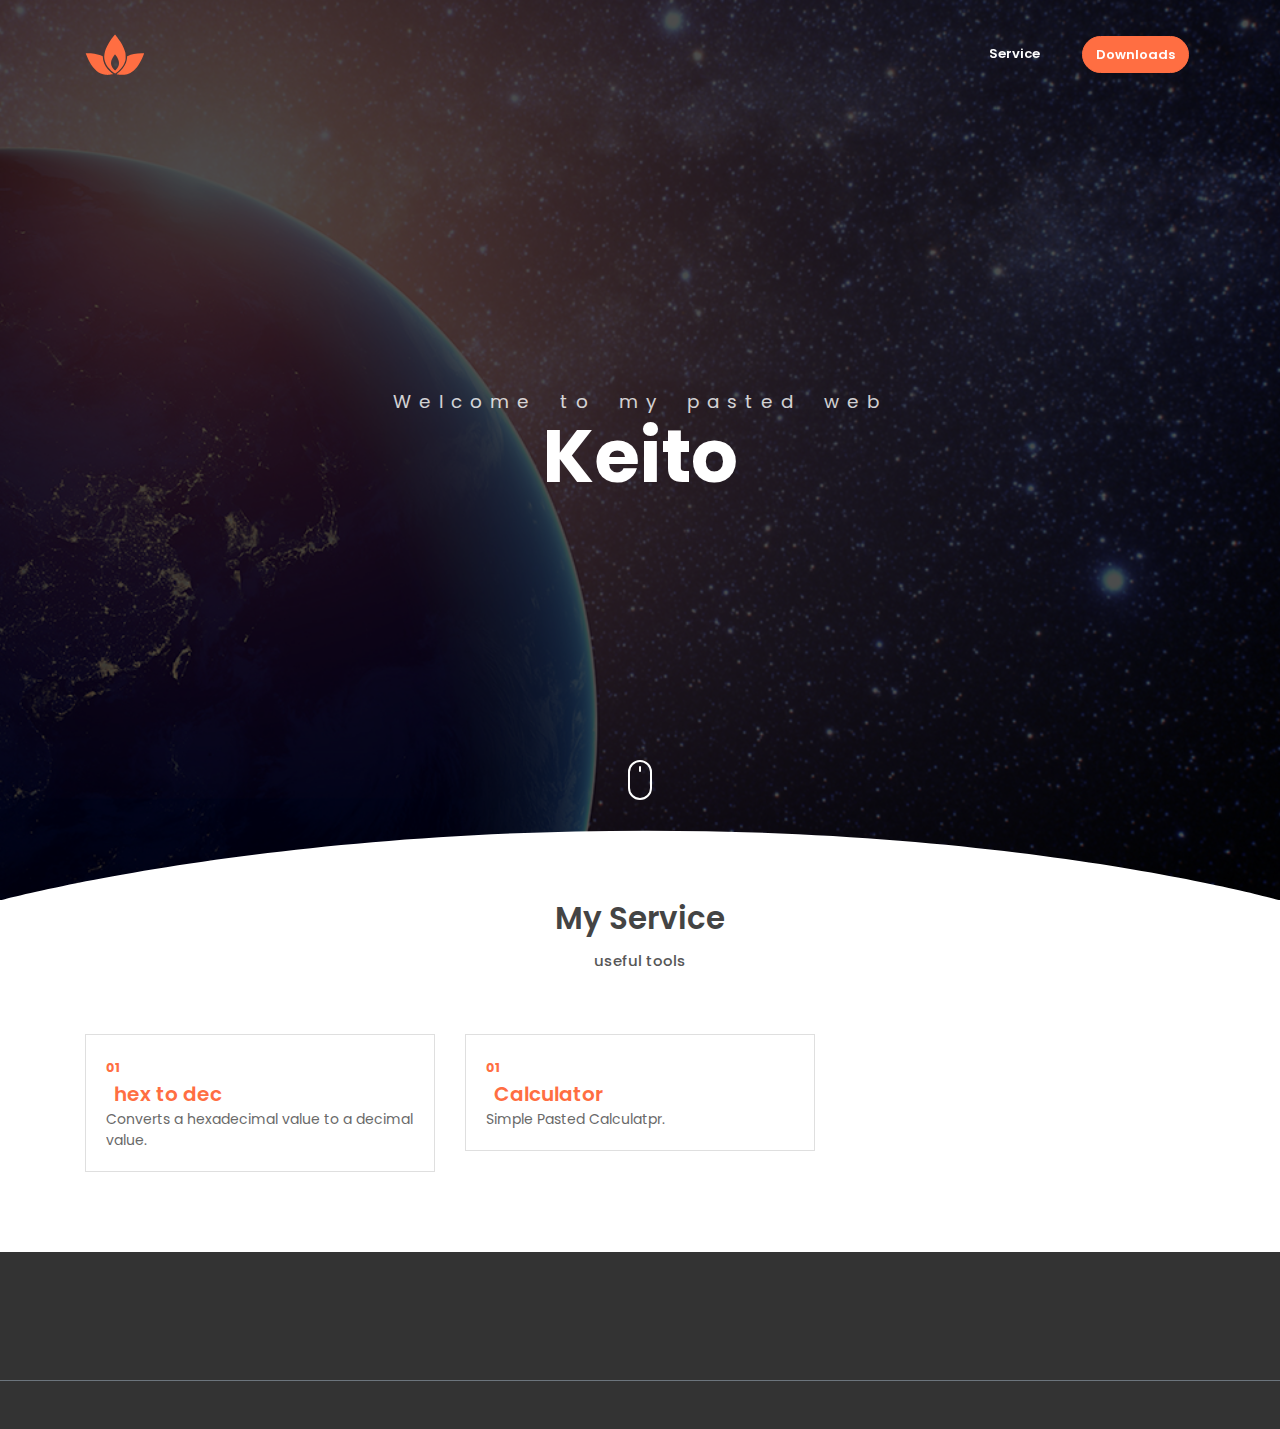
==== commit 4f5b459f: "Add files via upload" ====
--- a/index.html
+++ b/index.html
@@ -68,7 +68,18 @@
                             <p class="mb-0">Converts a hexadecimal value to a decimal value.</p>
                         </div>
                     </div>
-                </div>              
+                </div>
+<div class="col-md-4">
+                    <div class="card mb-4 mb-md-0">
+                        <div class="card-body">
+                            <small class="text-primary font-weight-bold">01</small>
+                                <li class="nav-item navbar-nav navbar1">
+                                    <a href="calculator.html" class="nav-link1">Calculator</a>
+                                </li>
+                            <p class="mb-0">Simple Pasted Calculatpr.</p>
+                        </div>
+                    </div>
+                </div>
             </div>
         </div>
     </section>
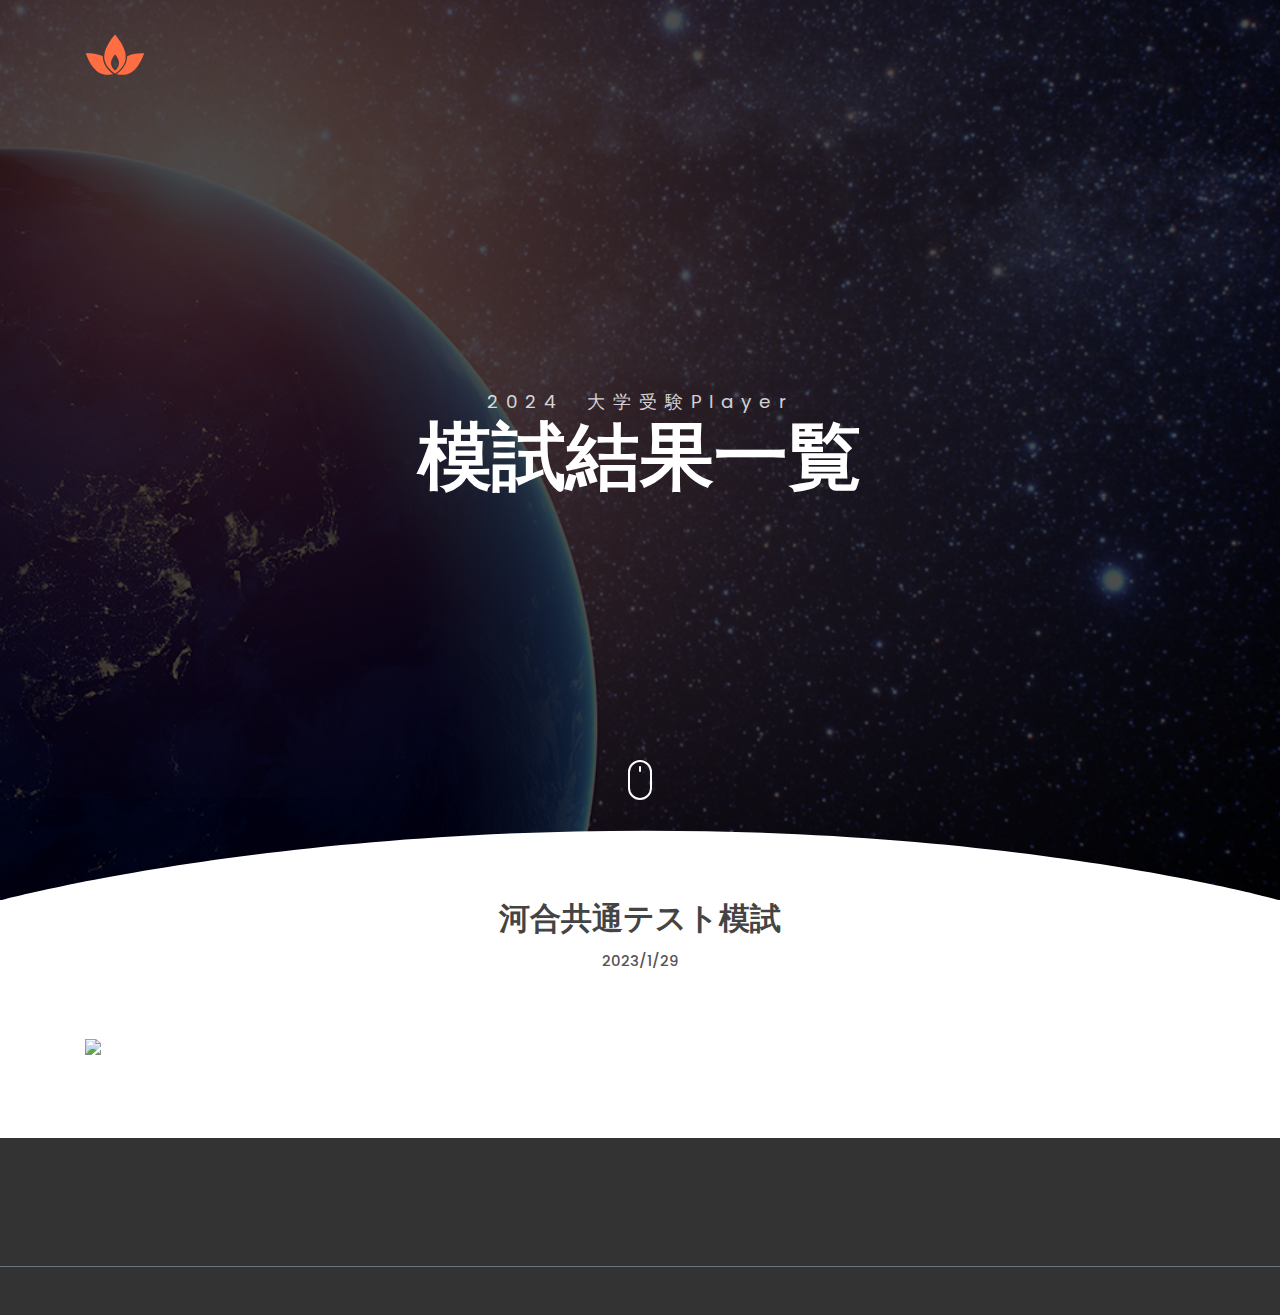
==== commit 966ce2e4: "Add files via upload" ====
--- a/index.html
+++ b/index.html
@@ -24,12 +24,7 @@
             </button>
             <div class="collapse navbar-collapse" id="navbarSupportedContent">
                 <ul class="navbar-nav ml-auto">   
-                    <li class="nav-item">
-                        <a class="nav-link" href="#service">Service</a>
-                    </li>
-                    <li class="nav-item">
-                        <a class="ml-4 nav-link btn btn-primary btn-sm rounded" href="downloads.html">Downloads</a>
-                    </li>
+
                 </ul>
             </div>
         </div>
@@ -39,8 +34,8 @@
     <!-- Page Header -->
     <header class="header header1">
         <div class="overlay">
-            <h1 class="subtitle">Welcome to my pasted web </h1>
-            <h1 class="title">Keito</h1>  
+            <h1 class="subtitle">2024 大学受験Player </h1>
+            <h1 class="title">模試結果一覧</h1>  
         </div>  
         <div class="shape">
             <svg viewBox="0 0 1500 200">
@@ -54,33 +49,12 @@
     <!-- Service Section -->
     <section  id="service" class="section pt-0">
         <div class="container">
-            <h6 class="section-title text-center">My Service</h6>
-            <h6 class="section-subtitle text-center mb-5 pb-3">useful tools</h6>
+            <h6 class="section-title text-center">河合共通テスト模試</h6>
+            <h6 class="section-subtitle text-center mb-5 pb-3">2023/1/29</h6>
 
-            <div class="row">
-                <div class="col-md-4">
-                    <div class="card mb-4 mb-md-0">
-                        <div class="card-body">
-                            <small class="text-primary font-weight-bold">01</small>
-                                <li class="nav-item navbar-nav navbar1">
-                                    <a href="hextodec.html" class="nav-link1">hex to dec</a>
-                                </li>
-                            <p class="mb-0">Converts a hexadecimal value to a decimal value.</p>
-                        </div>
-                    </div>
-                </div>
-<div class="col-md-4">
-                    <div class="card mb-4 mb-md-0">
-                        <div class="card-body">
-                            <small class="text-primary font-weight-bold">01</small>
-                                <li class="nav-item navbar-nav navbar1">
-                                    <a href="calculator.html" class="nav-link1">Calculator</a>
-                                </li>
-                            <p class="mb-0">Simple Pasted Calculatpr.</p>
-                        </div>
-                    </div>
-                </div>
-            </div>
+<img src="/assets/imgs/kaai2023129.jpg">
+
+
         </div>
     </section>
     <!-- End OF Service Section -->
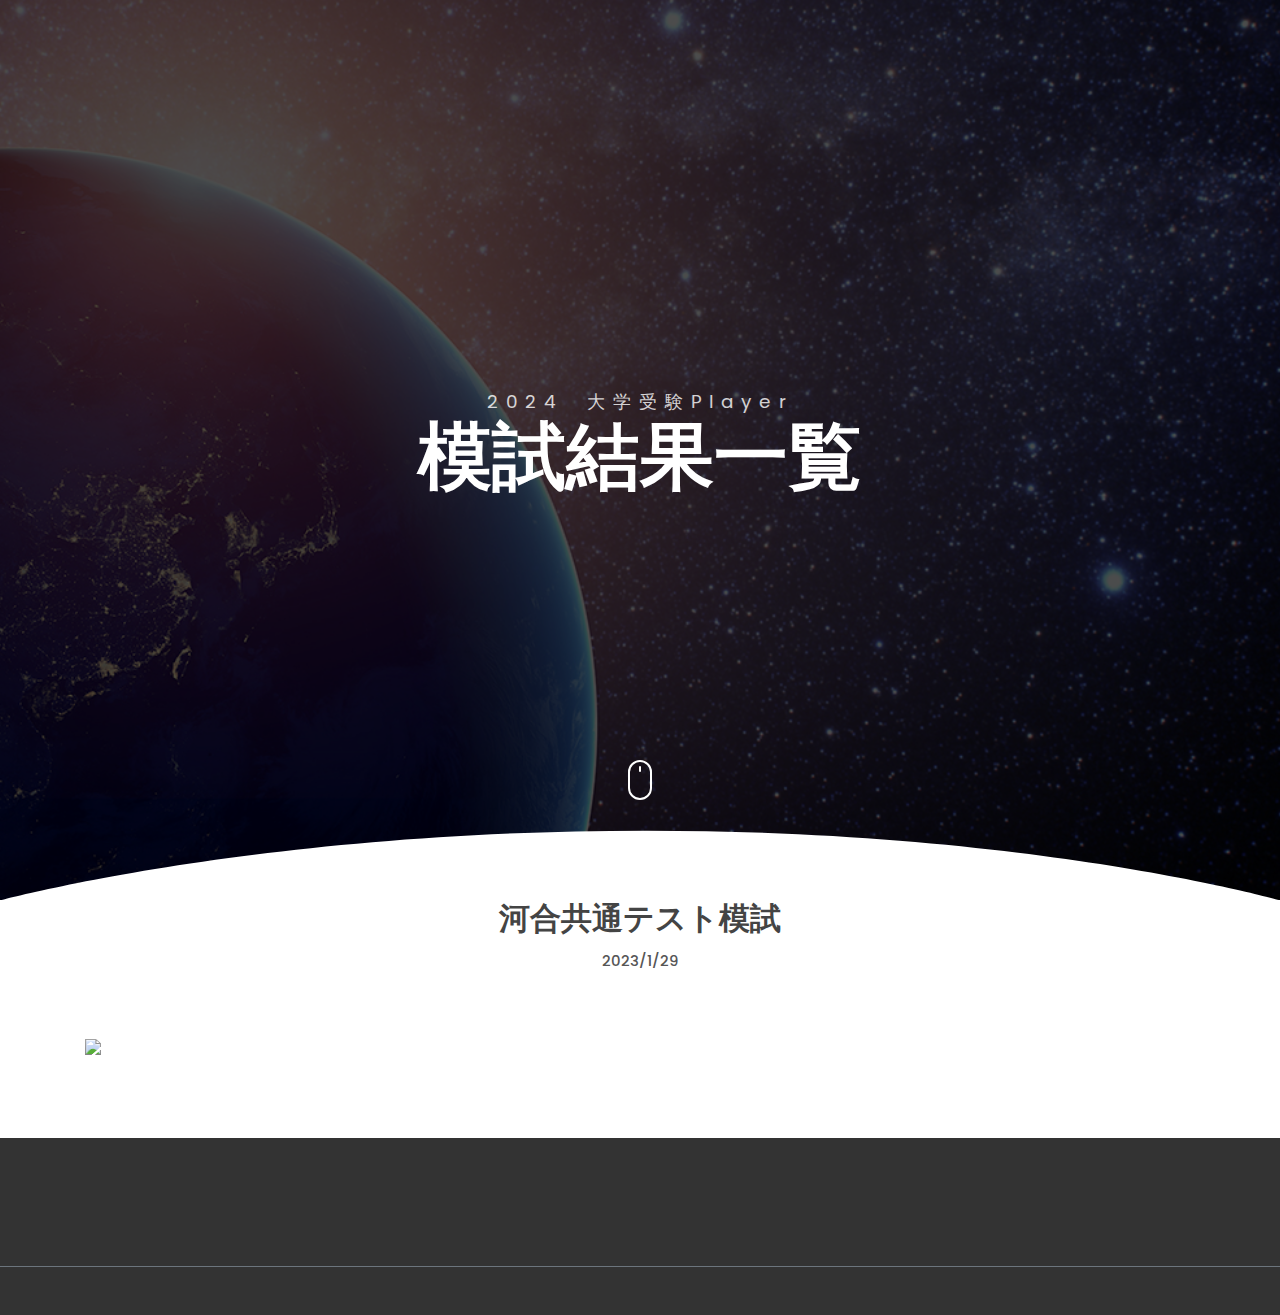
==== commit 7ad89bfe: "Add files via upload" ====
--- a/index.html
+++ b/index.html
@@ -16,12 +16,6 @@
     <!-- page Navigation -->
     <nav class="navbar custom-navbar navbar-expand-md navbar-light fixed-top" data-spy="affix" data-offset-top="10">
         <div class="container">
-            <a class="navbar-brand" href="#">
-                <img src="assets/imgs/logo.svg" alt="">
-            </a>
-            <button class="navbar-toggler ml-auto" type="button" data-toggle="collapse" data-target="#navbarSupportedContent" aria-controls="navbarSupportedContent" aria-expanded="false" aria-label="Toggle navigation">
-                <span class="navbar-toggler-icon"></span>
-            </button>
             <div class="collapse navbar-collapse" id="navbarSupportedContent">
                 <ul class="navbar-nav ml-auto">   
 
@@ -52,7 +46,7 @@
             <h6 class="section-title text-center">河合共通テスト模試</h6>
             <h6 class="section-subtitle text-center mb-5 pb-3">2023/1/29</h6>
 
-<img src="/assets/imgs/kaai2023129.jpg">
+<img src="assets/imgs/kaai2023129.jpg" class="image-vwlol">
 
 
         </div>
--- a/assets/css/leadmark.css
+++ b/assets/css/leadmark.css
@@ -441,6 +441,11 @@
   font-weight: 400;
 }
 
+/* 画面幅の50%の幅で画像を表示 */
+.image-vw {
+  width : 50vw ; 
+}
+
 mark,
 .mark {
   padding: 0.2em;
